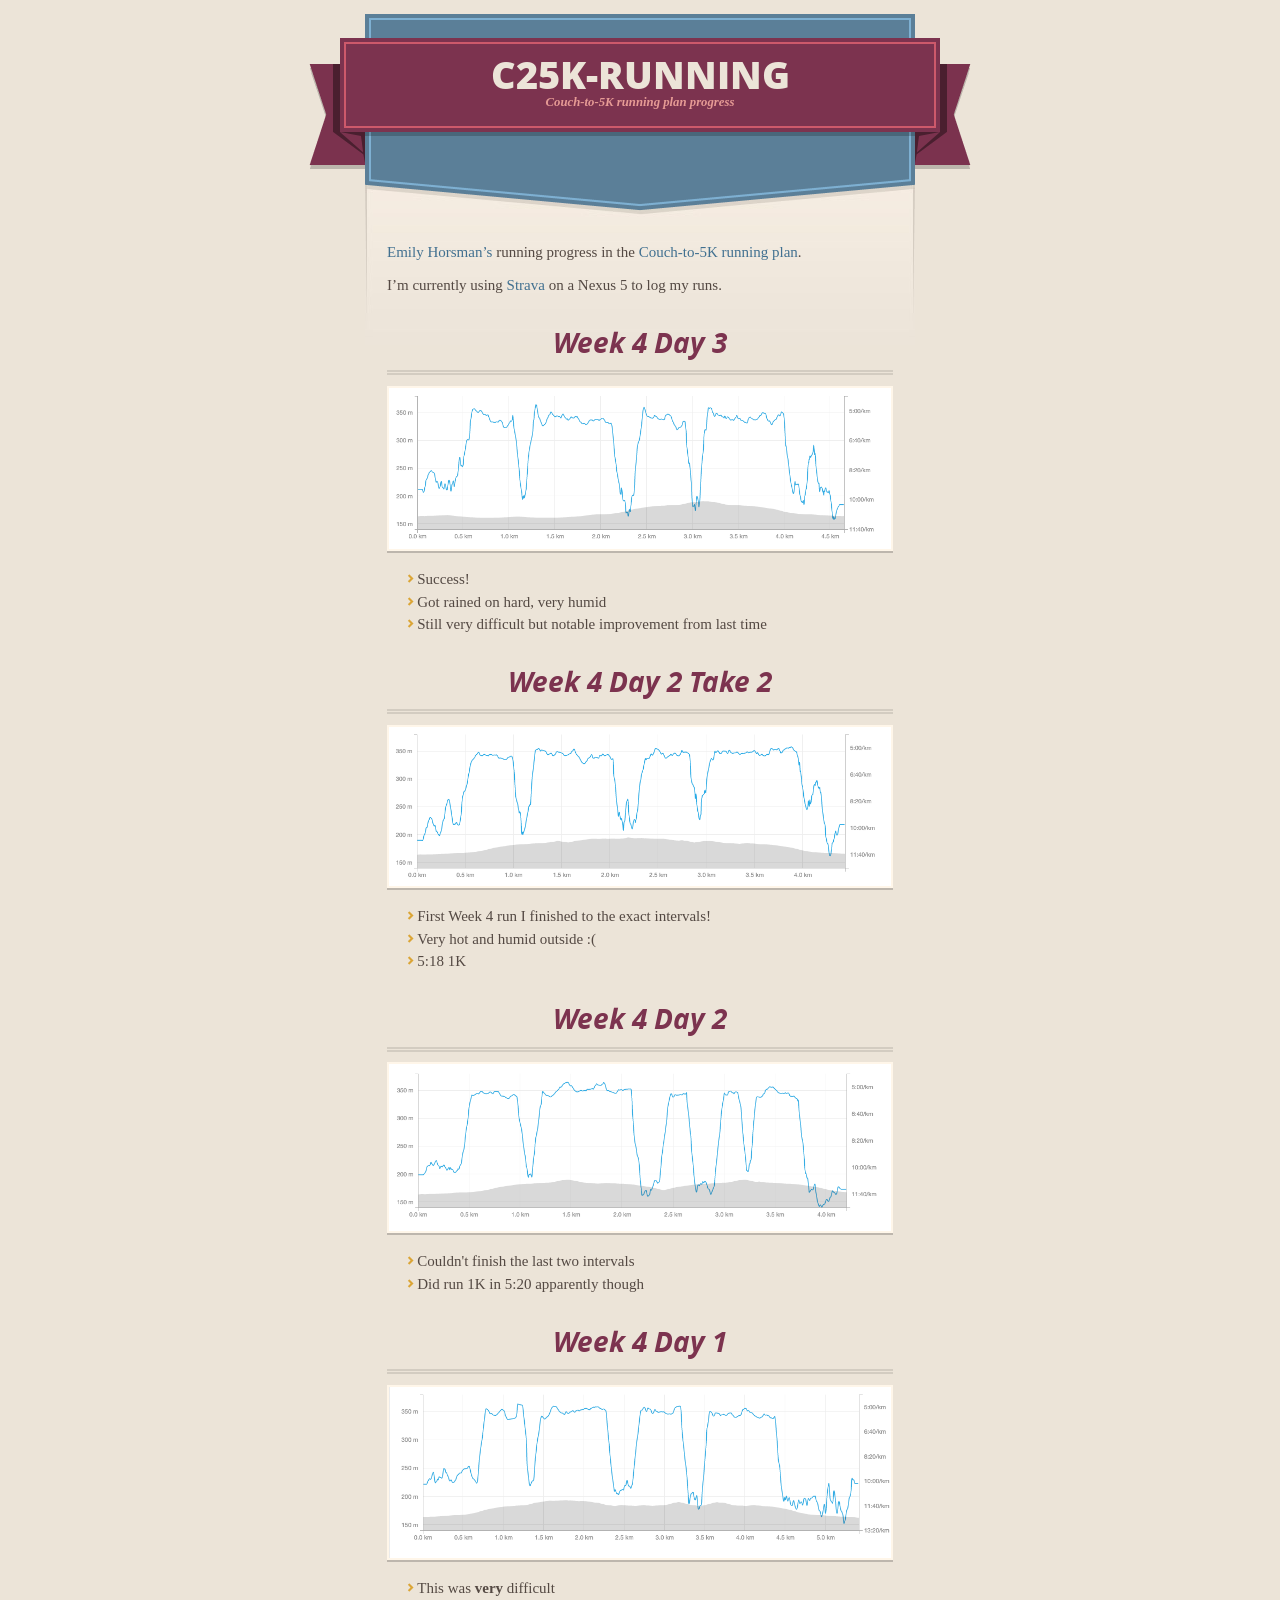
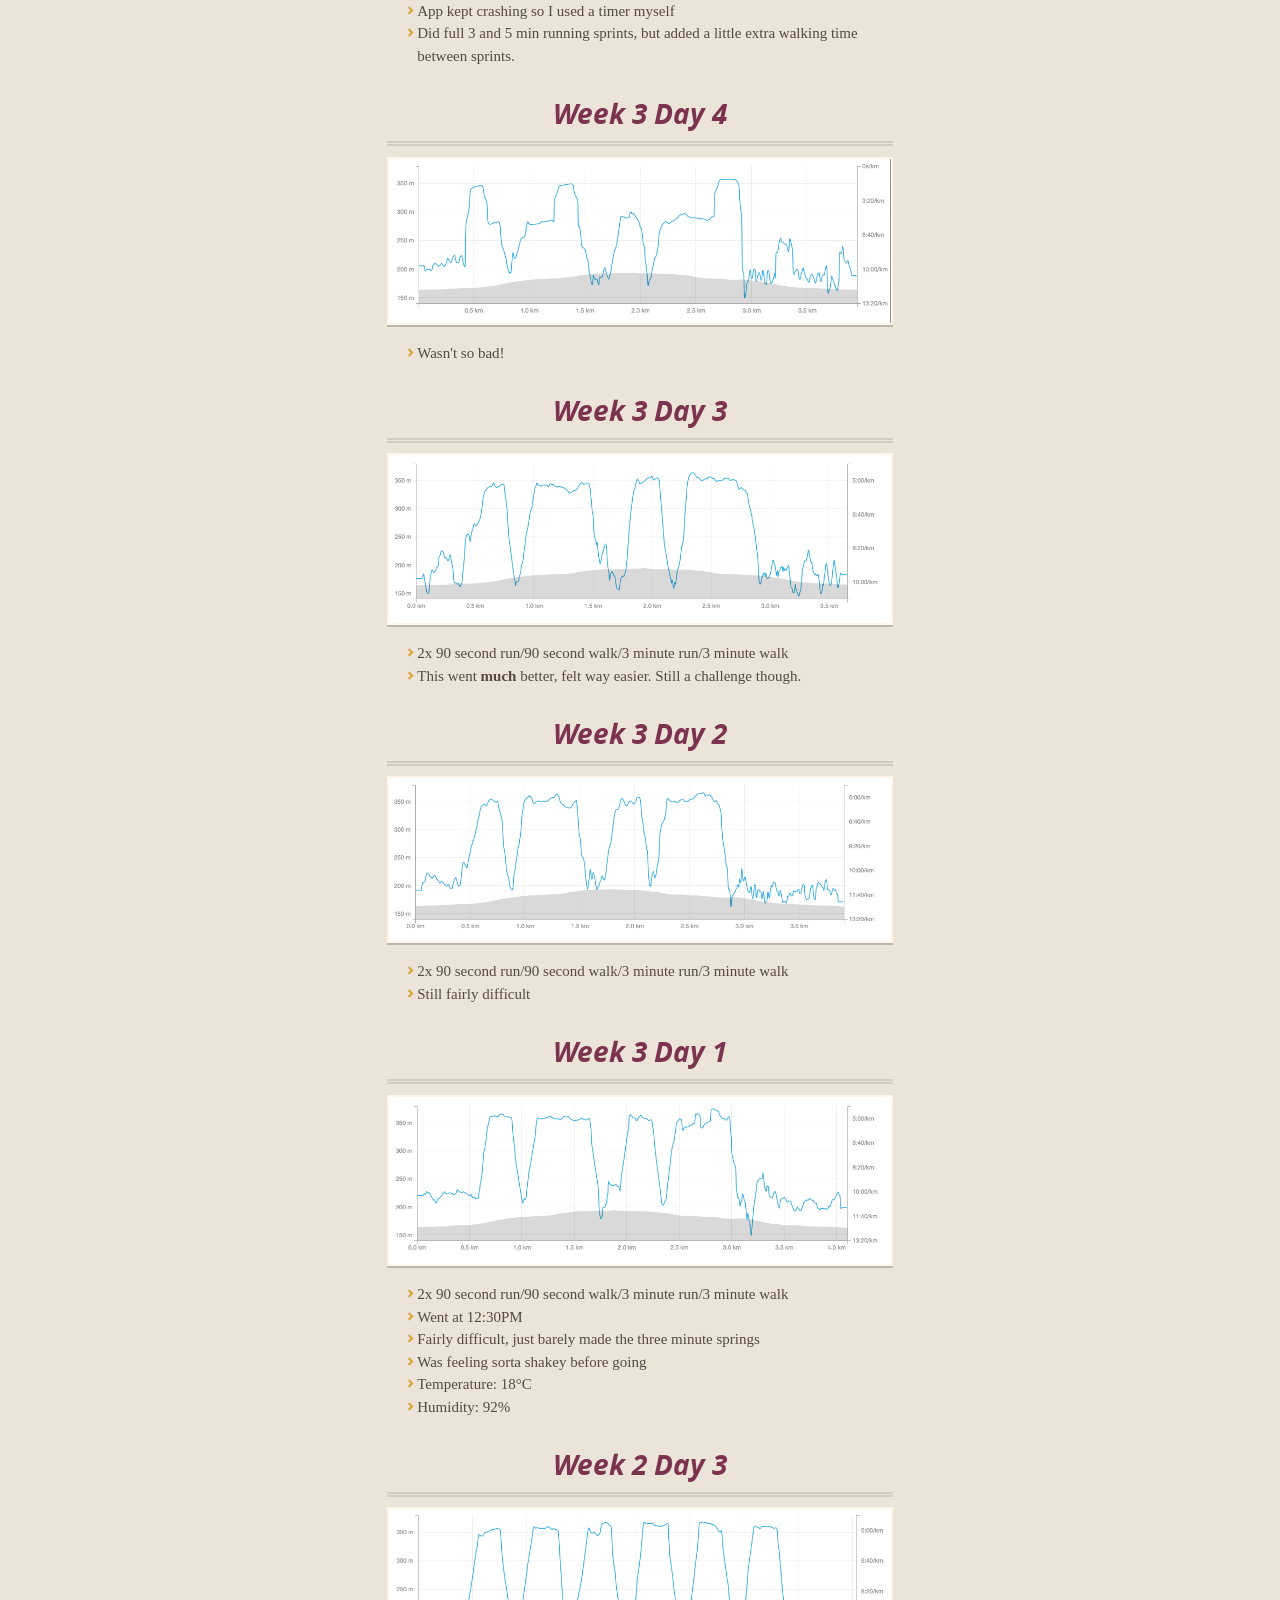
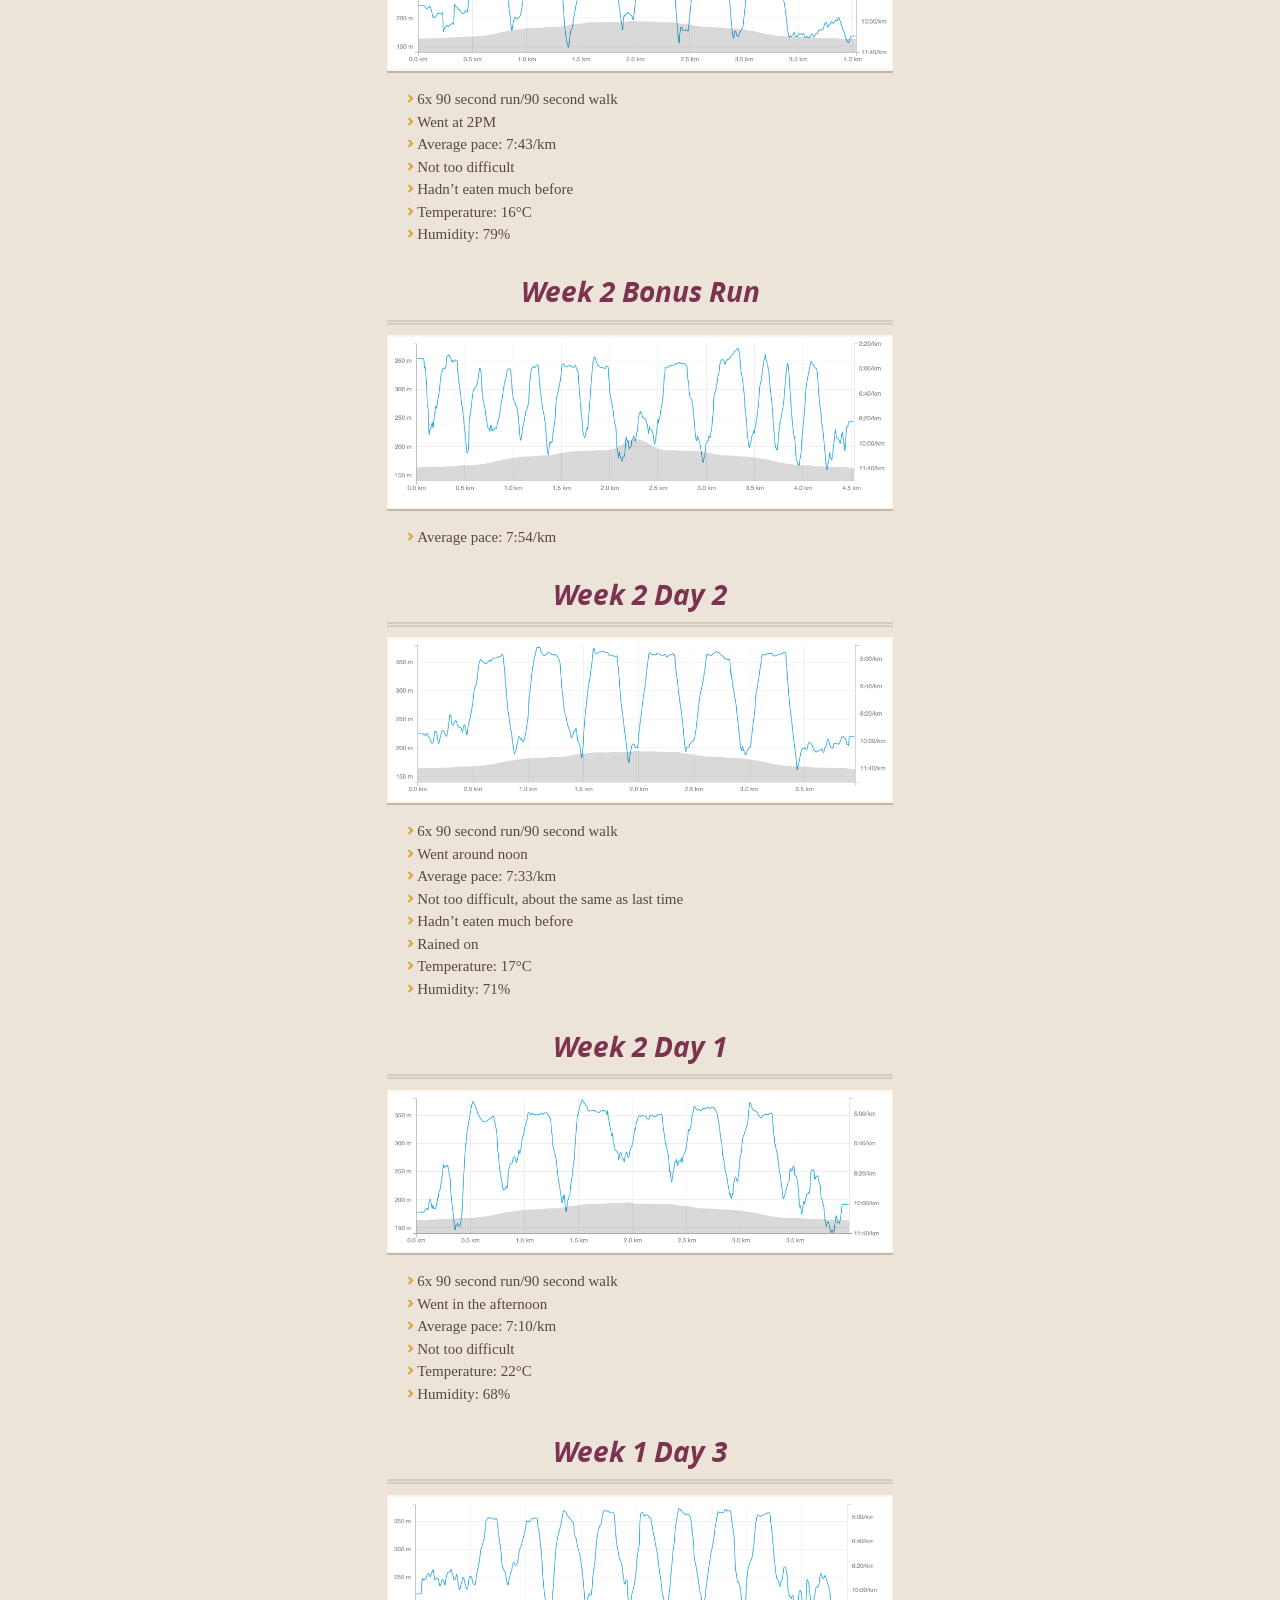
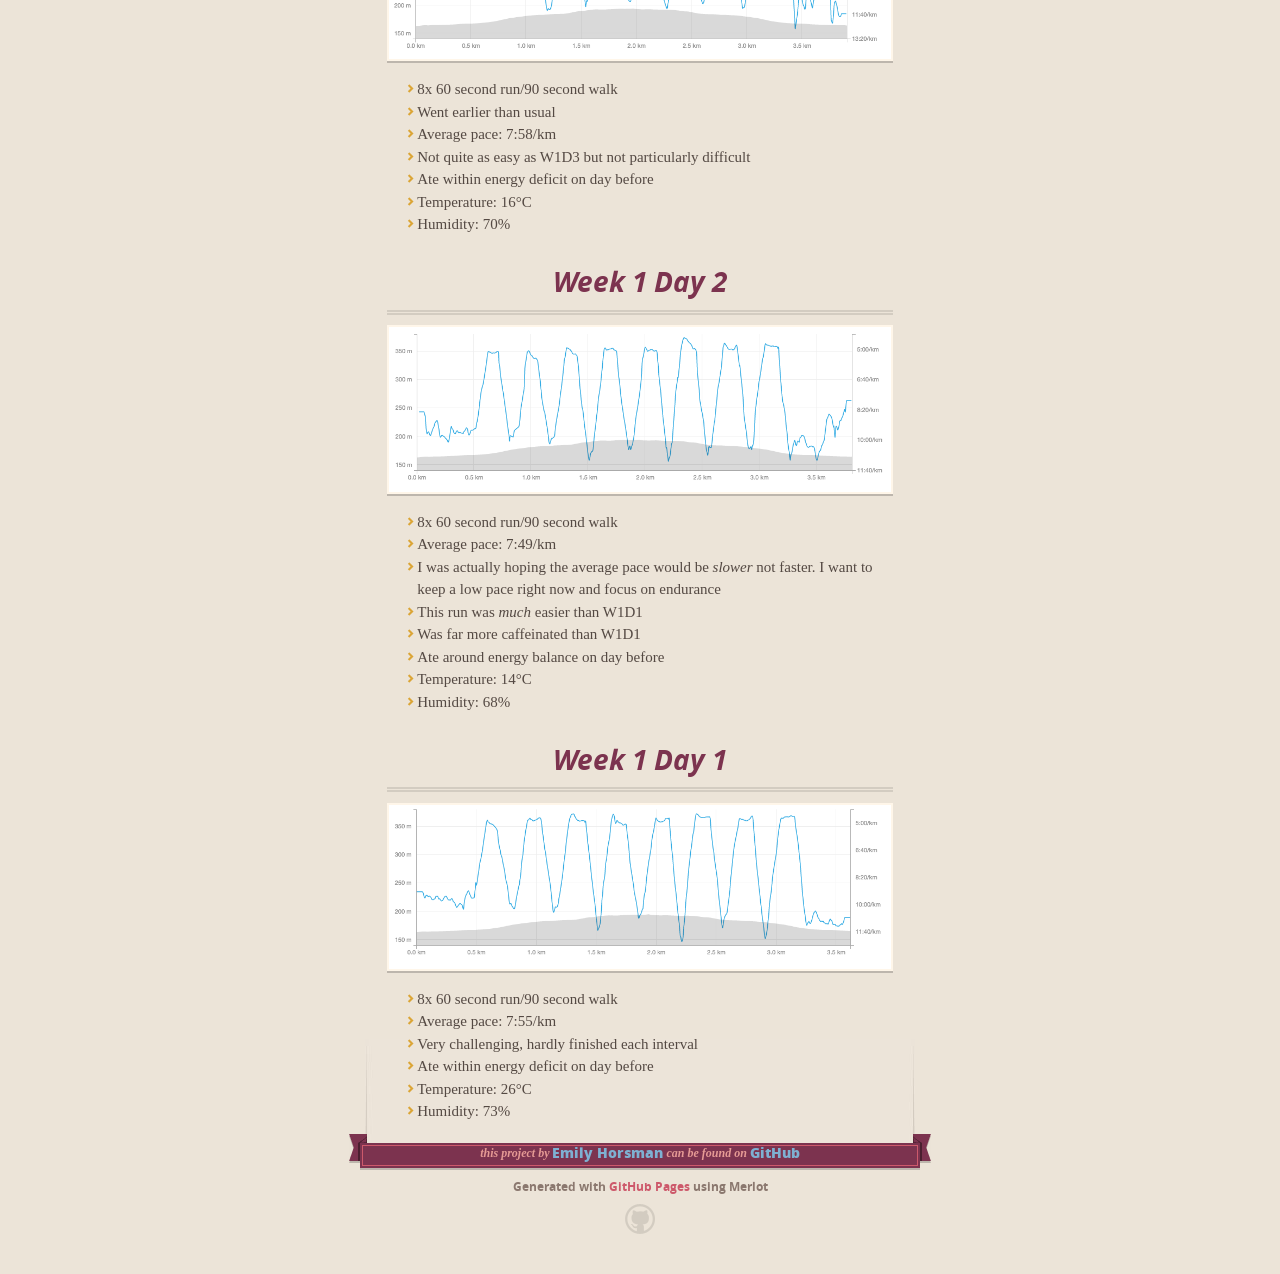
==== index.html @ f22d5726 "W4D3" ====
<!DOCTYPE html>
<html>
  <head>
    <meta charset='utf-8'>
    <meta http-equiv="X-UA-Compatible" content="chrome=1">
    <meta name="viewport" content="width=640">

    <link rel="stylesheet" href="stylesheets/core.css" media="screen">
    <link rel="stylesheet" href="stylesheets/mobile.css" media="handheld, only screen and (max-device-width:640px)">
    <link rel="stylesheet" href="stylesheets/github-light.css">

    <script type="text/javascript" src="javascripts/modernizr.js"></script>
    <script type="text/javascript" src="https://ajax.googleapis.com/ajax/libs/jquery/1.7.1/jquery.min.js"></script>
    <script type="text/javascript" src="javascripts/headsmart.min.js"></script>
    <script type="text/javascript">
      $(document).ready(function () {
        $('#main_content').headsmart()
      })
    </script>
    <title>C25k-running by emilyhorsman</title>
  </head>

  <body>
    <div class="shell">

      <header>
        <span class="ribbon-outer">
          <span class="ribbon-inner">
            <h1>C25k-running</h1>
            <h2>Couch-to-5K running plan progress</h2>
          </span>
          <span class="left-tail"></span>
          <span class="right-tail"></span>
        </span>
      </header>

      <section id="downloads">
        <span class="inner">
            <a class="zip"></a>
            <a class="tgz"></a>
        </span>
      </section>


      <span class="banner-fix"></span>


      <section id="main_content">

          <p><a href="http://emilyhorsman.com" target="_blank">Emily Horsman&#8217;s</a> running progress in the <a href="http://www.coolrunning.com/engine/2/2_3/181.shtml" target="_blank">Couch-to-5K running plan</a>.</p>
<p>I&#8217;m currently using <a href="https://www.strava.com/" target="_blank">Strava</a> on a Nexus 5 to log my runs.</p>

          <h4>Week 4 Day 3</h4>
<p><img alt="Week 4 Day 3 Strava" src="images/w4d3.png" /></p>
<ul>
<li>Success!</li>
<li>Got rained on hard, very humid</li>
<li>Still very difficult but notable improvement from last time</li>
</ul>
<h4>Week 4 Day 2 Take 2</h4>
<p><img alt="Week 4 Day 2 Take 2 Strava" src="images/w4d2t2.png" /></p>
<ul>
<li>First Week 4 run I finished to the exact intervals!</li>
<li>Very hot and humid outside :(</li>
<li>5:18 1K</li>
</ul>
<h4>Week 4 Day 2</h4>
<p><img alt="Week 4 Day 2 Strava" src="images/w4d2.png" /></p>
<ul>
<li>Couldn't finish the last two intervals</li>
<li>Did run 1K in 5:20 apparently though</li>
</ul>
<h4>Week 4 Day 1</h4>
<p><img alt="Week 4 Day 1 Strava" src="images/w4d1.png" /></p>
<ul>
<li>This was <strong>very</strong> difficult</li>
<li>App kept crashing so I used a timer myself</li>
<li>Did full 3 and 5 min running sprints, but added a little extra walking time between sprints.</li>
</ul>
<h4>Week 3 Day 4</h4>
<p><img alt="Week 3 Day 4 Strava" src="images/w3d4.png" /></p>
<ul>
<li>Wasn't so bad!</li>
</ul>
<h4>Week 3 Day 3</h4>
<p><img alt="Week 3 Day 3 Strava" src="images/w3d3.png" /></p>
<ul>
<li>2x 90 second run/90 second walk/3 minute run/3 minute walk</li>
<li>This went <strong>much</strong> better, felt way easier. Still a challenge though.</li>
</ul>
<h4>Week 3 Day 2</h4>
<p><img alt="Week 3 Day 2 Strava" src="images/w3d2.png" /></p>
<ul>
<li>2x 90 second run/90 second walk/3 minute run/3 minute walk</li>
<li>Still fairly difficult</li>
</ul>
<h4>Week 3 Day 1</h4>
<p><img alt="Week 3 Day 1 Strava" src="images/w3d1.png" /></p>
<ul>
<li>2x 90 second run/90 second walk/3 minute run/3 minute walk</li>
<li>Went at 12:30PM</li>
<li>Fairly difficult, just barely made the three minute springs</li>
<li>Was feeling sorta shakey before going</li>
<li>Temperature: 18&#176;C</li>
<li>Humidity: 92%</li>
</ul>
<h4>Week 2 Day 3</h4>
<p><img alt="Week 2 Day 3 Strava" src="images/w2d3.png" /></p>
<ul>
<li>6x 90 second run/90 second walk</li>
<li>Went at 2PM</li>
<li>Average pace: 7:43/km</li>
<li>Not too difficult</li>
<li>Hadn&#8217;t eaten much before</li>
<li>Temperature: 16&#176;C</li>
<li>Humidity: 79%</li>
</ul>
<h4>Week 2 Bonus Run</h4>
<p><img alt="Week 2 Bonus Run Strava" src="images/w2bonusrun.png" /></p>
<ul>
<li>Average pace: 7:54/km</li>
</ul>
<h4>Week 2 Day 2</h4>
<p><img alt="Week 2 Day 2 Strava" src="images/w2d2.png" /></p>
<ul>
<li>6x 90 second run/90 second walk</li>
<li>Went around noon</li>
<li>Average pace: 7:33/km</li>
<li>Not too difficult, about the same as last time</li>
<li>Hadn&#8217;t eaten much before</li>
<li>Rained on</li>
<li>Temperature: 17&#176;C</li>
<li>Humidity: 71%</li>
</ul>
<h4>Week 2 Day 1</h4>
<p><img alt="Week 2 Day 1 Strava" src="images/w2d1.png" /></p>
<ul>
<li>6x 90 second run/90 second walk</li>
<li>Went in the afternoon</li>
<li>Average pace: 7:10/km</li>
<li>Not too difficult</li>
<li>Temperature: 22&#176;C</li>
<li>Humidity: 68%</li>
</ul>
<h4>Week 1 Day 3</h4>
<p><img alt="Week 1 Day 3 Strava" src="images/w1d3.png" /></p>
<ul>
<li>8x 60 second run/90 second walk</li>
<li>Went earlier than usual</li>
<li>Average pace: 7:58/km</li>
<li>Not quite as easy as W1D3 but not particularly difficult</li>
<li>Ate within energy deficit on day before</li>
<li>Temperature: 16&#176;C</li>
<li>Humidity: 70%</li>
</ul>
<h4>Week 1 Day 2</h4>
<p><img alt="Week 1 Day 2 Strava" src="images/w1d2.png" /></p>
<ul>
<li>8x 60 second run/90 second walk</li>
<li>Average pace: 7:49/km</li>
<li>I was actually hoping the average pace would be <em>slower</em> not faster. I want to keep a low pace right now and focus on endurance</li>
<li>This run was <em>much</em> easier than W1D1</li>
<li>Was far more caffeinated than W1D1</li>
<li>Ate around energy balance on day before</li>
<li>Temperature: 14&#176;C</li>
<li>Humidity: 68%</li>
</ul>
<h4>Week 1 Day 1</h4>
<p><img alt="Week 1 Day 1 Strava" src="images/w1d1.png" /></p>
<ul>
<li>8x 60 second run/90 second walk</li>
<li>Average pace: 7:55/km</li>
<li>Very challenging, hardly finished each interval</li>
<li>Ate within energy deficit on day before</li>
<li>Temperature: 26&#176;C</li>
<li>Humidity: 73%</li>
</ul>

      </section>

      <footer>
        <span class="ribbon-outer">
          <span class="ribbon-inner">
            <p>this project by <a href="http://emilyhorsman.com">Emily Horsman</a> can be found on <a href="https://github.com/emilyhorsman/c25k-running">GitHub</a></p>
          </span>
          <span class="left-tail"></span>
          <span class="right-tail"></span>
        </span>
        <p>Generated with <a href="https://pages.github.com">GitHub Pages</a> using Merlot</p>
        <span class="octocat"></span>
      </footer>

    </div>


  </body>
</html>
---- stylesheets/core.css ----
@import url("screen.css");
@import url("non-screen.css") handheld;
@import url("non-screen.css") only screen and (max-device-width:640px);
---- stylesheets/mobile.css ----
/* Generated by Font Squirrel (http://www.fontsquirrel.com) on February 9, 2012 */


@font-face {
  font-family: 'Open Sans';
  src: url('../fonts/opensans-regular-webfont.eot');
  src: url('../fonts/opensans-regular-webfont.eot?#iefix') format('embedded-opentype'),
       url('../fonts/opensans-regular-webfont.woff') format('woff'),
       url('../fonts/opensans-regular-webfont.ttf') format('truetype'),
       url('../fonts/opensans-regular-webfont.svg#OpenSansRegular') format('svg');
  font-weight: normal;
  font-style: normal;
}

@font-face {
  font-family: 'Open Sans';
  src: url('../fonts/opensans-italic-webfont.eot');
  src: url('../fonts/opensans-italic-webfont.eot?#iefix') format('embedded-opentype'),
       url('../fonts/opensans-italic-webfont.woff') format('woff'),
       url('../fonts/opensans-italic-webfont.ttf') format('truetype'),
       url('../fonts/opensans-italic-webfont.svg#OpenSansItalic') format('svg');
  font-weight: normal;
  font-style: italic;
}

@font-face {
  font-family: 'Open Sans';
  src: url('../fonts/opensans-bold-webfont.eot');
  src: url('../fonts/opensans-bold-webfont.eot?#iefix') format('embedded-opentype'),
       url('../fonts/opensans-bold-webfont.woff') format('woff'),
       url('../fonts/opensans-bold-webfont.ttf') format('truetype'),
       url('../fonts/opensans-bold-webfont.svg#OpenSansBold') format('svg');
  font-weight: bold;
  font-style: normal;
}

@font-face {
  font-family: 'Open Sans';
  src: url('../fonts/opensans-bolditalic-webfont.eot');
  src: url('../fonts/opensans-bolditalic-webfont.eot?#iefix') format('embedded-opentype'),
       url('../fonts/opensans-bolditalic-webfont.woff') format('woff'),
       url('../fonts/opensans-bolditalic-webfont.ttf') format('truetype'),
       url('../fonts/opensans-bolditalic-webfont.svg#OpenSansBoldItalic') format('svg');
  font-weight: bold;
  font-style: italic;
}

@font-face {
  font-family: 'Open Sans';
  src: url('../fonts/opensans-extrabold-webfont.eot');
  src: url('../fonts/opensans-extrabold-webfont.eot?#iefix') format('embedded-opentype'),
       url('../fonts/opensans-extrabold-webfont.woff') format('woff'),
       url('../fonts/opensans-extrabold-webfont.ttf') format('truetype'),
       url('../fonts/opensans-extrabold-webfont.svg#OpenSansExtrabold') format('svg');
  font-weight: bolder;
  font-style: normal;
}


/* http://meyerweb.com/eric/tools/css/reset/ 
   v2.0 | 20110126
   License: none (public domain)
*/

html, body, div, span, applet, object, iframe,
h1, h2, h3, h4, h5, h6, p, blockquote, pre,
a, abbr, acronym, address, big, cite, code,
del, dfn, em, img, ins, kbd, q, s, samp,
small, strike, strong, sub, sup, tt, var,
b, u, i, center,
dl, dt, dd, ol, ul, li,
fieldset, form, label, legend,
table, caption, tbody, tfoot, thead, tr, th, td,
article, aside, canvas, details, embed, 
figure, figcaption, footer, header, hgroup, 
menu, nav, output, ruby, section, summary,
time, mark, audio, video {
  margin: 0;
  padding: 0;
  border: 0;
  font-size: 100%;
  font: inherit;
  vertical-align: baseline;
}
/* HTML5 display-role reset for older browsers */
article, aside, details, figcaption, figure, 
footer, header, hgroup, menu, nav, section {
  display: block;
}
body {
  line-height: 1;
}
ol, ul {
  list-style: none;
}
blockquote, q {
  quotes: none;
}
blockquote:before, blockquote:after,
q:before, q:after {
  content: '';
  content: none;
}
table {
  border-collapse: collapse;
  border-spacing: 0;
}

header, footer, section {
  display: block;
  position: relative;
}

/* STYLES */

div.shell {
  display: block;
  width: 640px;
  margin: 0 auto;
}

a#forkme_banner {
  display: none;
}

/* header */

header {
  position: relative;
  z-index: 2;
  margin: 0;
  max-width: 640px;
  top: 51px;
}

header span.ribbon-inner {
  position: relative;
  display: block;
  background-color: #cd596b;
  border: 8px solid #7c334f;
  padding: 6px;
  z-index: 1;
}

header span.left-tail, header span.right-tail {
  position: relative;
  display: block;
  width: 19px;
  height: 10px;
  background: transparent url(../images/ribbon-tail-sprite-2x.png) 0 0 no-repeat;
  position: absolute;
  bottom: -10px;
  z-index: 0;
}

header span.left-tail {
  background-position: 0 0;
  left: 0;
}

header span.right-tail {
  background-position: -19px 0;
  right: 0;
}

header h1 {
  background-color: #7c334f;
  font-size: 2em;
  font-weight: bolder;
  font-style: normal;
  text-transform: uppercase;
  color: #ece4d8;
  text-align: center;
  line-height:1;  
  padding: 14px 20px 0;
}

header h2 {
  background-color: #7c334f;
  font: bold italic .85em/1.5 Georgia, Times, “Times New Roman”, serif;
  color: #e69b95;
  padding-bottom: 14px;
  margin-top: -3px;
  text-align: center;
}

section#downloads {
  position: relative;
  display: block;
  height: 171px;
  width: 602px;
  padding-bottom: 150px;
  margin: 51px auto -250px;
  z-index: 1;
  background: transparent url(../images/shield.png) center 0 no-repeat;
}

section#downloads a {
  display: none;
}

span.banner-fix {
  background: transparent url(../images/shield-fallback.png) center top no-repeat;
  display: block;
  height: 31px;
  position: absolute;
  width: 640px;
  top: 20px;

}

section#main_content {
  z-index: 2;
  padding: 20px 40px 0;
  min-height:185px;
}

/* footer */

footer {
  background: none;
  padding-top: 104px;
  margin: -94px auto 40px;
  max-width:640px;
  text-align: center;
}

footer span.ribbon-outer {
  display: block;
  position: relative;
  border-bottom: 2px solid #bdb6ad;
}

footer span.ribbon-inner {
  position: relative;
  display: block;
  background-color: #cd596b;
  border: 8px solid #7c334f;
  padding: 6px;
  z-index: 1;
}

footer p {
  font-family: 'Open Sans', sans-serif;
  font-weight: bold;
  font-size: .6em;
  color: #8b786f;
}

footer a {
  color: #cd596b;
}

footer span.ribbon-inner p {
  background-color: #7c334f;
  margin: 0;
  color: #e69b95;
  font: bold italic 22px/1 Georgia, Times, “Times New Roman”, serif;
  height: auto;
  line-height: 1.1;
  padding: 20px 0px 10px;
}

footer span.ribbon-inner a {
  display: block;
  position: relative;
  bottom: 0;
  color: #7eb0d2;
  font-family: 'Open Sans', sans-serif;
  text-transform: uppercase;
  font-style: normal;
  font-weight: bolder;
  font-size: 38px;
  padding-bottom: 10px;
}

footer span.ribbon-inner a:hover {
  color: #7eb0d2;
}

footer span.left-tail, footer span.right-tail {
  position: relative;
  display: block;
  width: 23px;
  height: 126px;
  background: transparent url(../images/small-ribbon-tail-sprite-2x.png) 0 0 no-repeat;
  position: absolute;
  top: -126px;
  z-index: 0;
}

footer span.left-tail {
  background-position: 0 0;
  left: 0;
}

footer span.right-tail {
  background-position: -23px 0;
  right: 0;
}

footer span.octocat {
  background: transparent url(../images/octocat-2x.png) 0 0 no-repeat;
  display: block;
  width: 60px;
  height: 60px;
  margin: 20px auto 0;}

/* content */

body {
  background: #ece4d8;
  font: normal normal 30px/1.5 Georgia, Palatino,” Palatino Linotype”, Times, “Times New Roman”, serif;
  color: #544943;
  -webkit-font-smoothing: antialiased;
}

a, a:hover {
  color: #417090;
}

a {
  text-decoration: none;
}

a:hover {
  text-decoration: underline;
}

h1,h2,h3,h4,h5,h6 {
  font-family: 'Open Sans', sans-serif;
  font-weight: bold;
}

p {
  margin: .7em 0 0;
}

strong {
  font-weight: bold;
}

em {
  font-style: italic;
}

ol {
  margin: .7em 0;
  list-style-type: decimal;
  padding-left: 1.35em;
}

ul {
  margin: .7em 0;
  padding-left: 1.35em;
}

ul li {
  padding-left: 20px;
  background: transparent url(../images/chevron-2x.png) left 15px no-repeat;
}

blockquote {
  font-family: 'Open Sans', sans-serif;
  margin: 20px 0;
  color: #8b786f;
  padding-left: 1.35em;
  background: transparent url('../images/blockquote-gfx-2x.png') 0 8px no-repeat;
}

img {
  -webkit-box-shadow: 0px 4px 0px #bdb6ad;
  -moz-box-shadow: 0px 4px 0px #bdb6ad;
  box-shadow: 0px 4px 0px #bdb6ad;
  border: 4px solid #fff6e9;
  max-width: 556px;
}

hr {
  border: none;
  outline: none;
  height: 42px;
  background: transparent url('../images/hr-2x.jpg') center center repeat-x;
  margin: 0 0 20px;
}

code {
  background: #fff6e9;
  font: normal normal .9em/1.7 "Lucida Sans Typewriter", "Lucida Console", Monaco, "Bitstream Vera Sans Mono", monospace;
  padding: 0 5px 1px;
}

pre {
  margin: 10px 0 20px;
  padding: .7em;
  background: #fff6e9;
  border-bottom: 4px solid #bdb6ad;
  font: normal normal .9em/1.7 "Lucida Sans Typewriter", "Lucida Console", Monaco, "Bitstream Vera Sans Mono", monospace;
  overflow: auto;
}

table {
  background: #fff6e9;
  display: table;
  width: 100%;
  border-collapse: separate;
  border-bottom: 4px solid #bdb6ad;
  margin: 10px 0;
}

tr {
  display: table-row;
}

th {
  display: table-cell;
  padding: 2px 10px;
  border: solid #ece4d8;
  border-width: 0 4px 4px 0;
  color: #cd596b;
  font-family: 'Open Sans', sans-serif;
  font-weight: bold;
  font-size: .85em;
}

td {
  display: table-cell;
  padding: 0 .7em;
  border: solid #ece4d8;
  border-width: 0 4px 4px 0;
}

td:last-child, th:last-child {
  border-right: none;
}

tr:last-child td {
  border-bottom: none;
}

dl {
  margin: .7em 0 20px;
}

dt {
  font-family: 'Open Sans', sans-serif;
  font-weight: bold;
}

dd {
  padding-left: 1.35em;
}

dd p:first-child {
  margin-top: 0;
}

/* Content based headers */

#main_content > .header-level-1:first-child,
#main_content > .header-level-2:first-child,
#main_content > .header-level-3:first-child,
#main_content > .header-level-4:first-child,
#main_content > .header-level-5:first-child,
#main_content > .header-level-6:first-child {
  margin-top: 0;
}

.header-level-1 {
  font-size: 1.85em;
  border-bottom: .2em double #d3ccc1;
  color: #7c334f;
  text-align: center;
  font-style: italic;
  margin: 1.1em 0 .38em;
  line-height: 1.2;
  padding-bottom: 10px
}

.header-level-2 {
  font-size: 1.58em;
  color: #7c334f;
  margin: .95em 0 .5em;
  border-bottom: .1em solid #D3CCC1;
  line-height: 1.2;
  padding-bottom: 10px
}

.header-level-3 {
  margin: 20px 0 10px;
  font-size: 1.45em;
}

.header-level-4 {
  margin: .6em 0;
  font-size: 1.2em;
  color: #cd596b;
}

.header-level-5 {
  margin: .7em 0;
  font-size: 1em;
  color: #8b786f;
}

.header-level-6 {
  margin: .8em 0;
  font-size: .85em;
  font-style: italic;
}
---- stylesheets/github-light.css ----
/*
   Copyright 2014 GitHub Inc.

   Licensed under the Apache License, Version 2.0 (the "License");
   you may not use this file except in compliance with the License.
   You may obtain a copy of the License at

       http://www.apache.org/licenses/LICENSE-2.0

   Unless required by applicable law or agreed to in writing, software
   distributed under the License is distributed on an "AS IS" BASIS,
   WITHOUT WARRANTIES OR CONDITIONS OF ANY KIND, either express or implied.
   See the License for the specific language governing permissions and
   limitations under the License.

*/

.pl-c /* comment */ {
  color: #969896;
}

.pl-c1      /* constant, markup.raw, meta.diff.header, meta.module-reference, meta.property-name, support, support.constant, support.variable, variable.other.constant */,
.pl-s .pl-v /* string variable */ {
  color: #0086b3;
}

.pl-e  /* entity */,
.pl-en /* entity.name */ {
  color: #795da3;
}

.pl-s .pl-s1 /* string source */,
.pl-smi      /* storage.modifier.import, storage.modifier.package, storage.type.java, variable.other, variable.parameter.function */ {
  color: #333;
}

.pl-ent /* entity.name.tag */ {
  color: #63a35c;
}

.pl-k /* keyword, storage, storage.type */ {
  color: #a71d5d;
}

.pl-pds              /* punctuation.definition.string, string.regexp.character-class */,
.pl-s                /* string */,
.pl-s .pl-pse .pl-s1 /* string punctuation.section.embedded source */,
.pl-sr               /* string.regexp */,
.pl-sr .pl-cce       /* string.regexp constant.character.escape */,
.pl-sr .pl-sra       /* string.regexp string.regexp.arbitrary-repitition */,
.pl-sr .pl-sre       /* string.regexp source.ruby.embedded */ {
  color: #183691;
}

.pl-v /* variable */ {
  color: #ed6a43;
}

.pl-id /* invalid.deprecated */ {
  color: #b52a1d;
}

.pl-ii /* invalid.illegal */ {
  background-color: #b52a1d;
  color: #f8f8f8;
}

.pl-sr .pl-cce /* string.regexp constant.character.escape */ {
  color: #63a35c;
  font-weight: bold;
}

.pl-ml /* markup.list */ {
  color: #693a17;
}

.pl-mh        /* markup.heading */,
.pl-mh .pl-en /* markup.heading entity.name */,
.pl-ms        /* meta.separator */ {
  color: #1d3e81;
  font-weight: bold;
}

.pl-mq /* markup.quote */ {
  color: #008080;
}

.pl-mi /* markup.italic */ {
  color: #333;
  font-style: italic;
}

.pl-mb /* markup.bold */ {
  color: #333;
  font-weight: bold;
}

.pl-md /* markup.deleted, meta.diff.header.from-file */ {
  background-color: #ffecec;
  color: #bd2c00;
}

.pl-mi1 /* markup.inserted, meta.diff.header.to-file */ {
  background-color: #eaffea;
  color: #55a532;
}

.pl-mdr /* meta.diff.range */ {
  color: #795da3;
  font-weight: bold;
}

.pl-mo /* meta.output */ {
  color: #1d3e81;
}
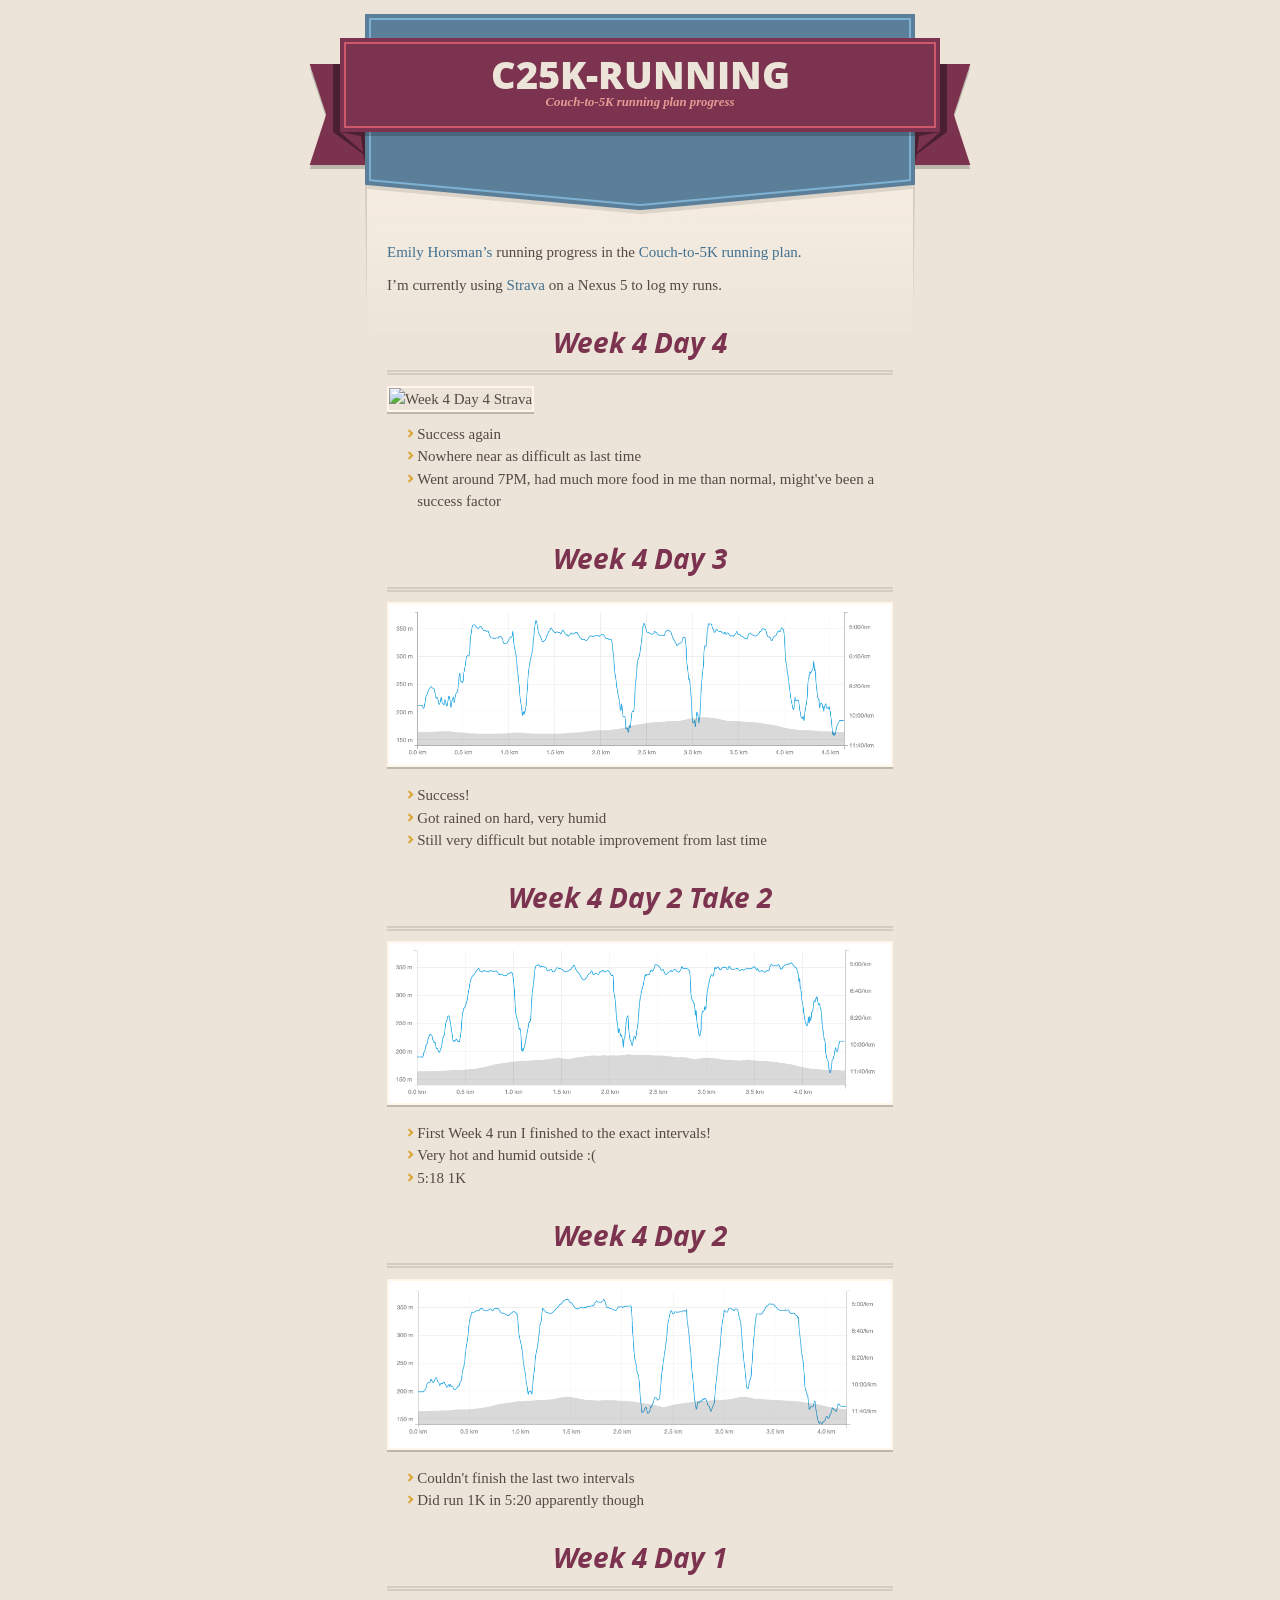
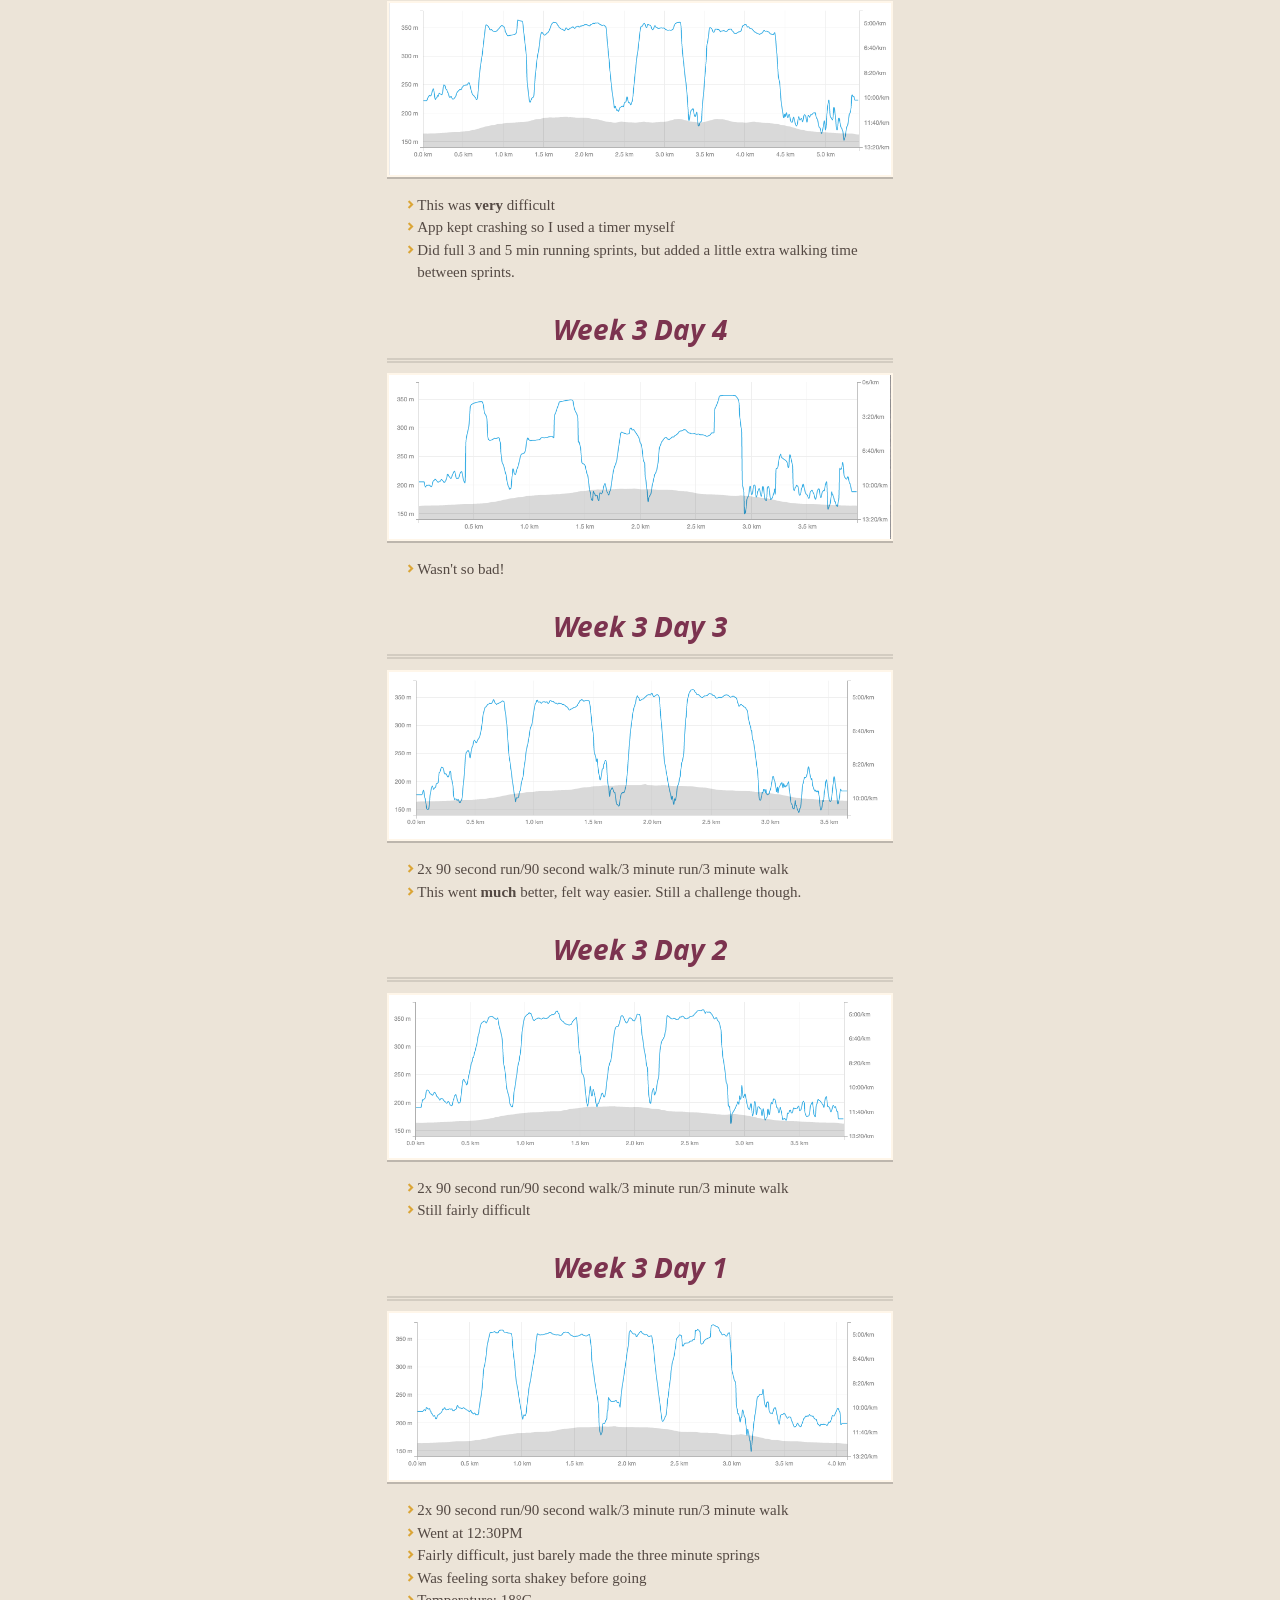
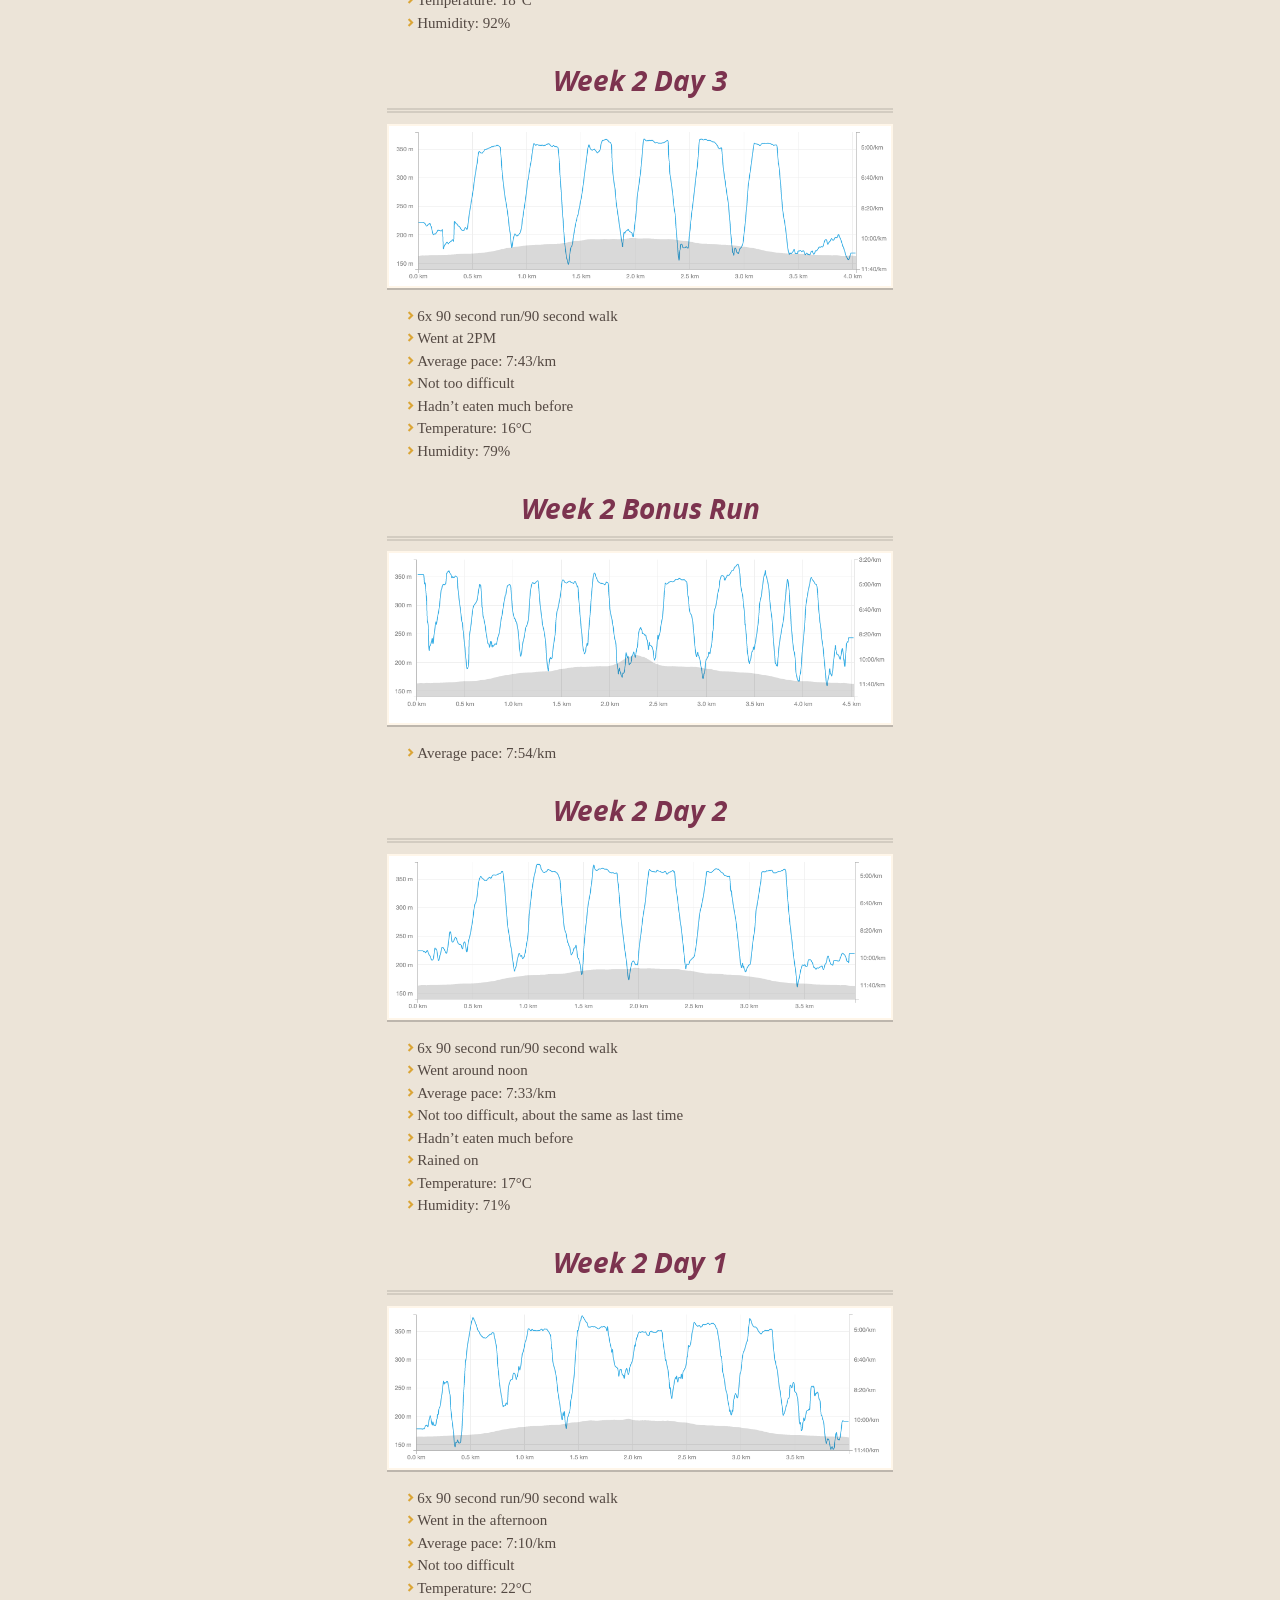
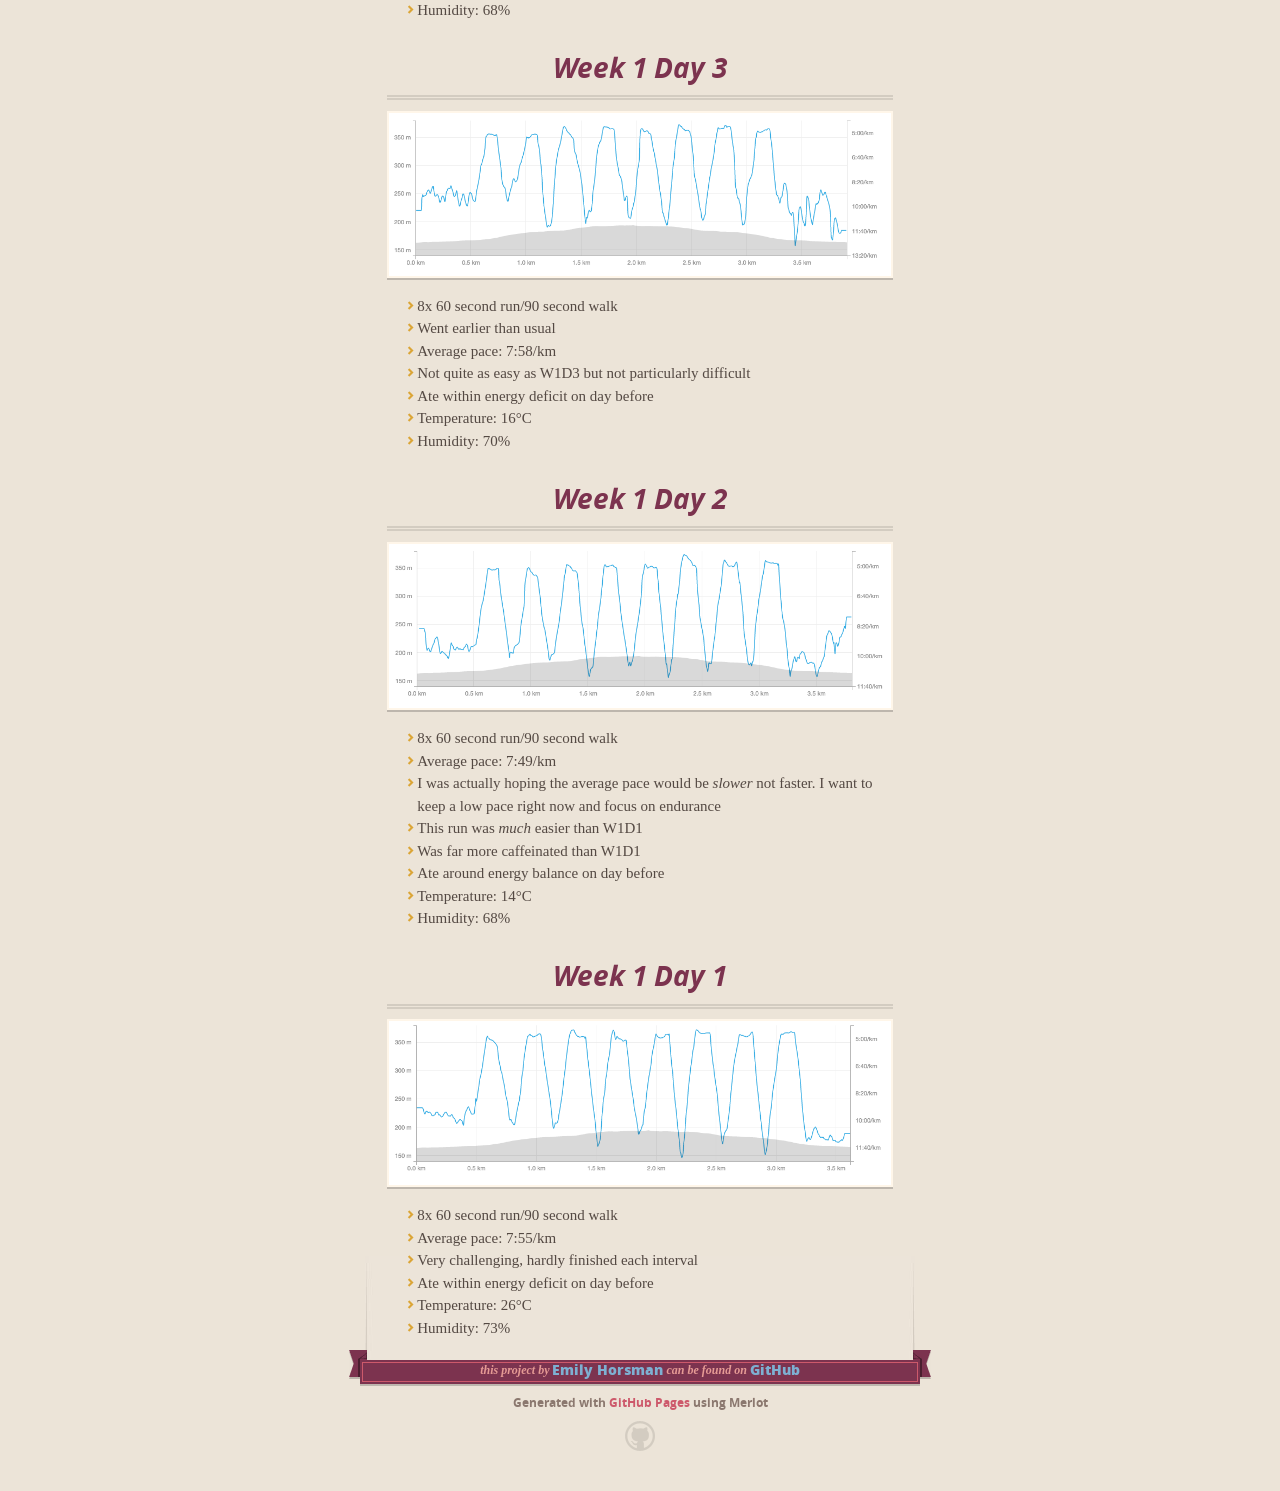
==== commit c3e154b4: "W4D4" ====
--- a/index.html
+++ b/index.html
@@ -50,7 +50,14 @@
           <p><a href="http://emilyhorsman.com" target="_blank">Emily Horsman&#8217;s</a> running progress in the <a href="http://www.coolrunning.com/engine/2/2_3/181.shtml" target="_blank">Couch-to-5K running plan</a>.</p>
 <p>I&#8217;m currently using <a href="https://www.strava.com/" target="_blank">Strava</a> on a Nexus 5 to log my runs.</p>
 
-          <h4>Week 4 Day 3</h4>
+          <h4>Week 4 Day 4</h4>
+<p><img alt="Week 4 Day 4 Strava" src="images/w4d4.pmg" /></p>
+<ul>
+<li>Success again</li>
+<li>Nowhere near as difficult as last time</li>
+<li>Went around 7PM, had much more food in me than normal, might've been a success factor</li>
+</ul>
+<h4>Week 4 Day 3</h4>
 <p><img alt="Week 4 Day 3 Strava" src="images/w4d3.png" /></p>
 <ul>
 <li>Success!</li>
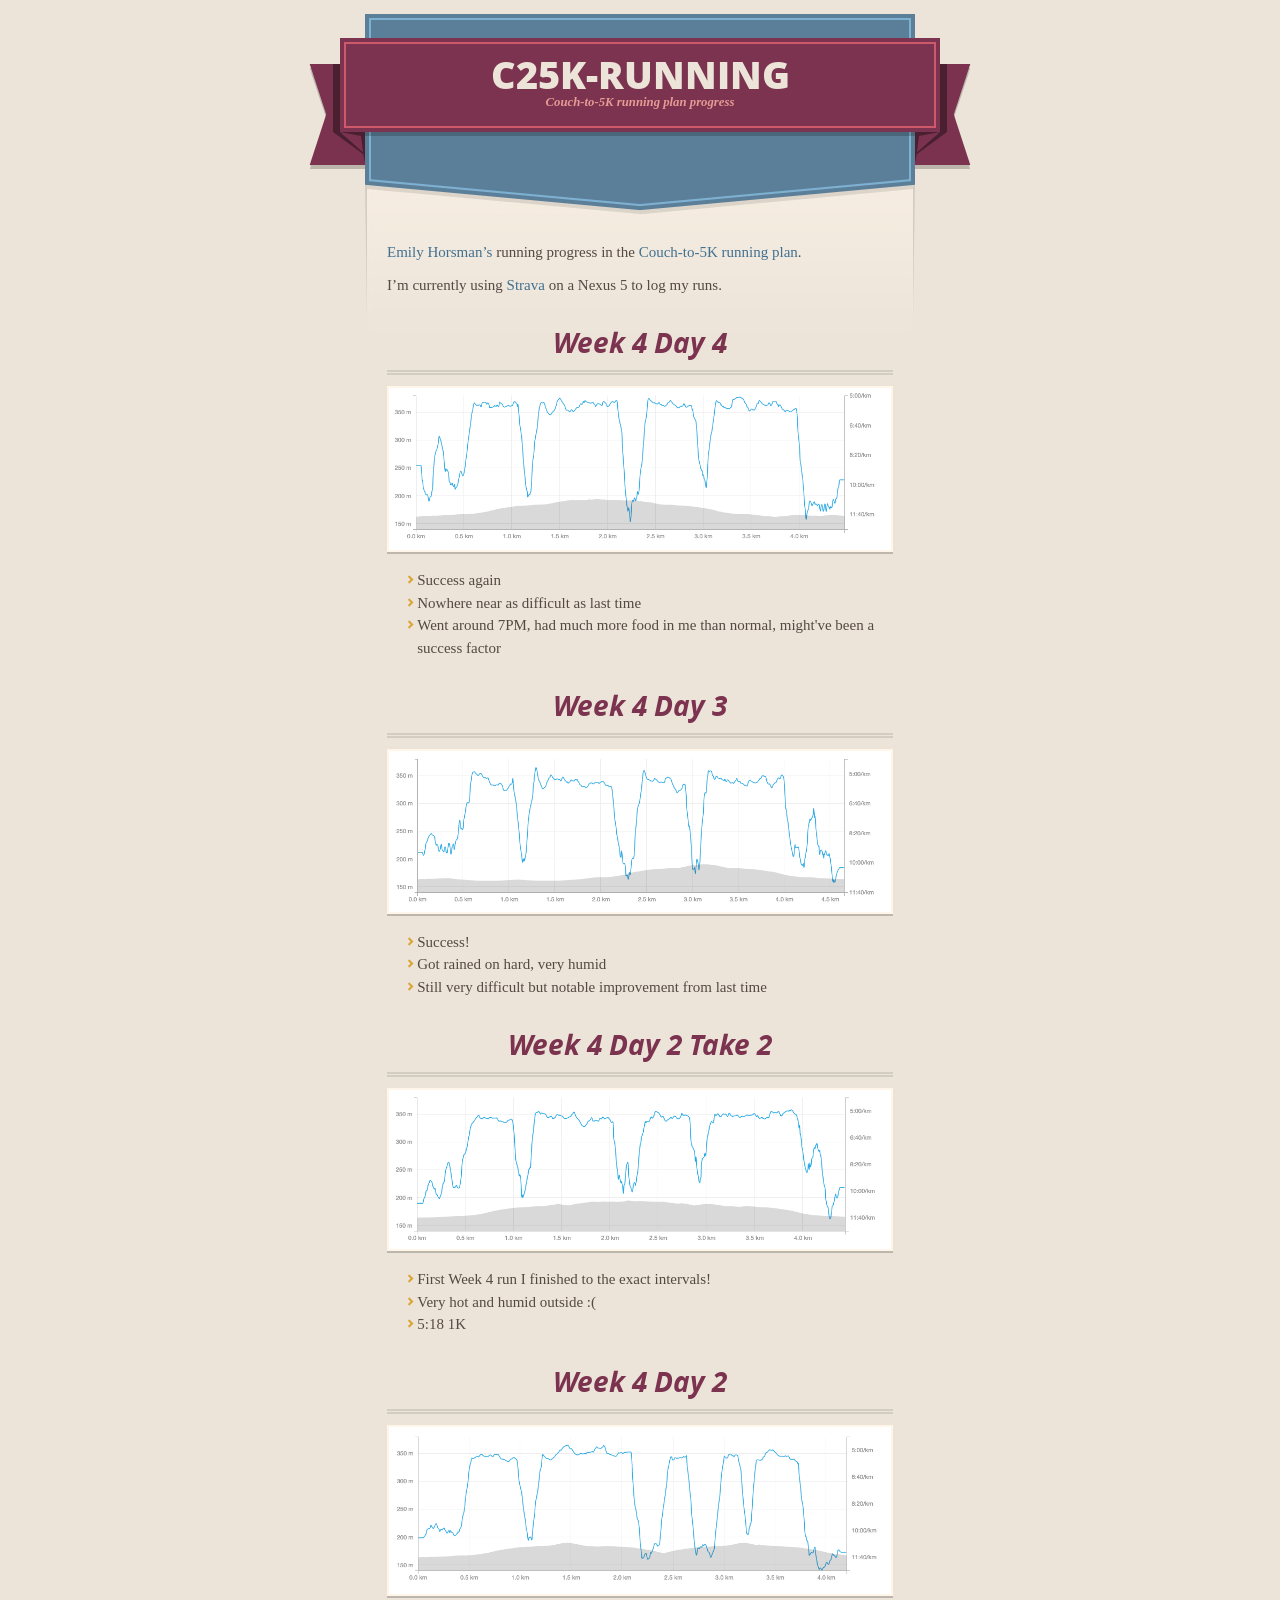
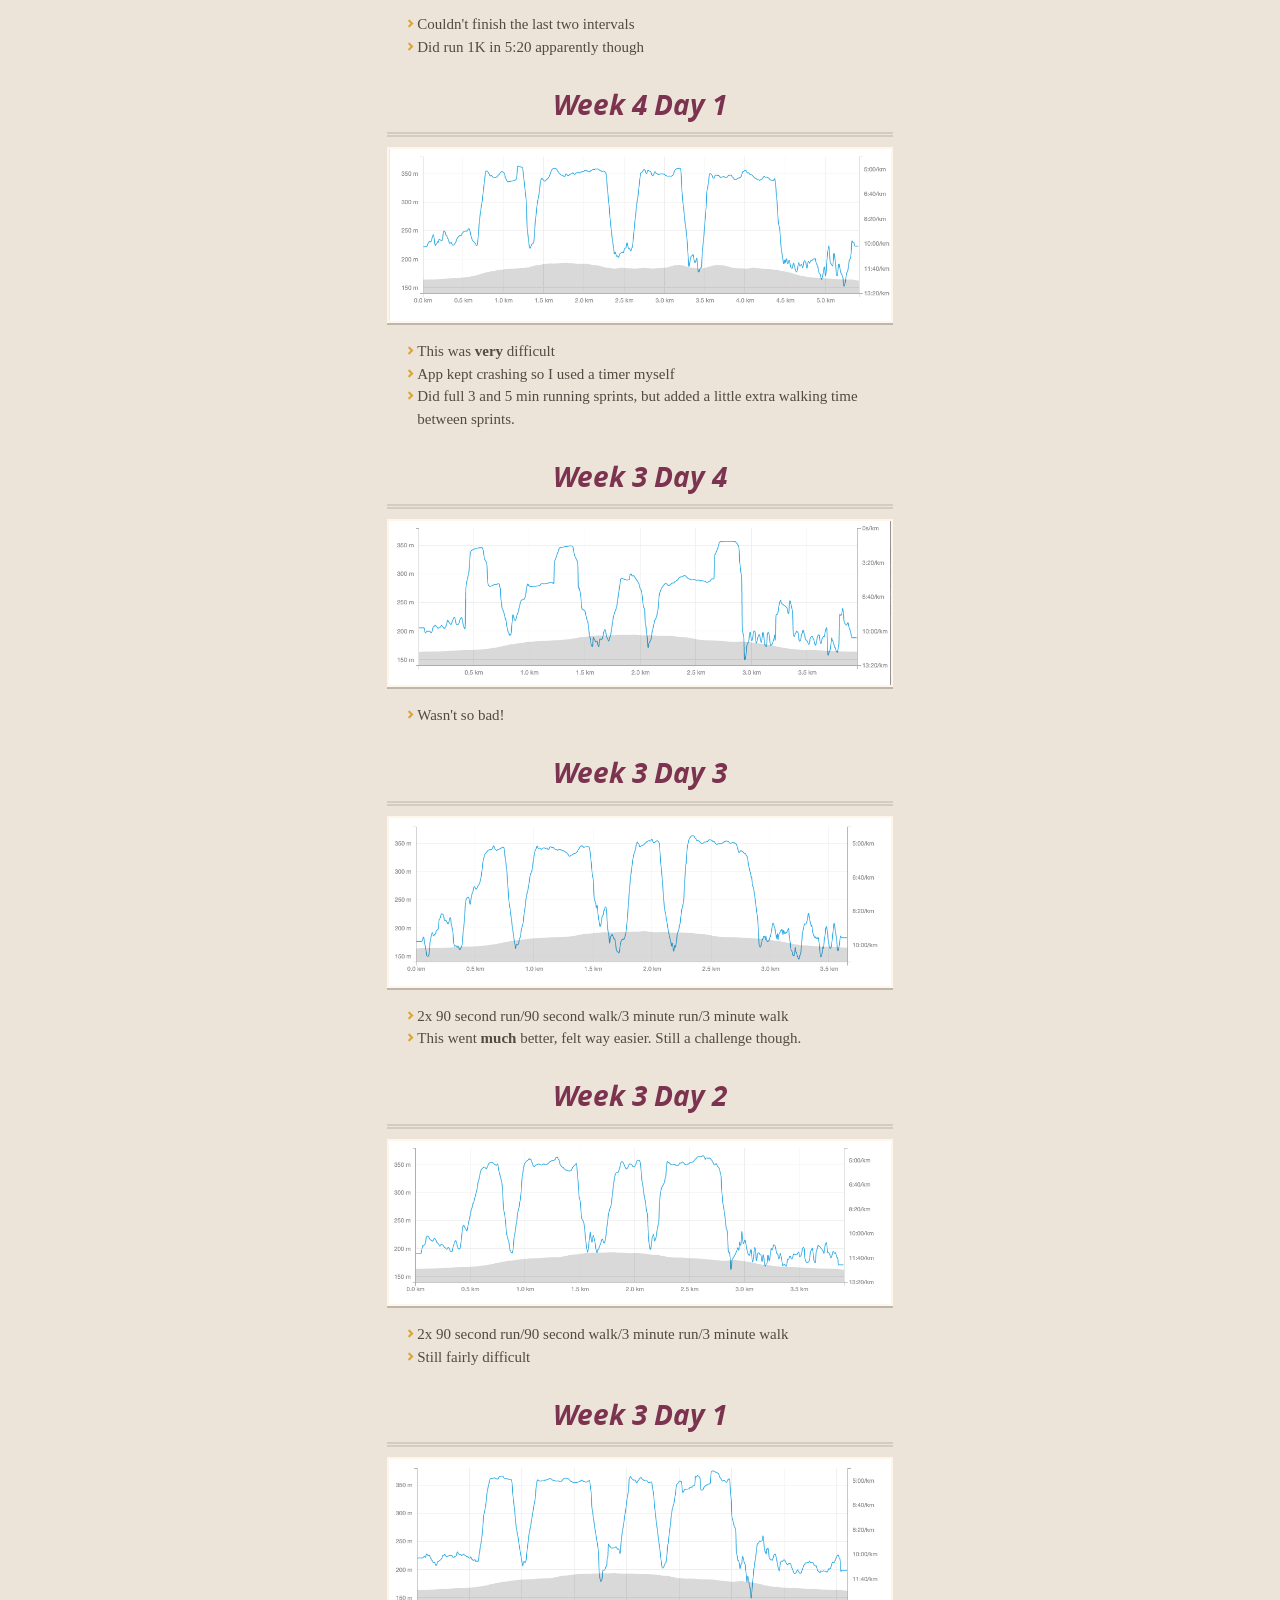
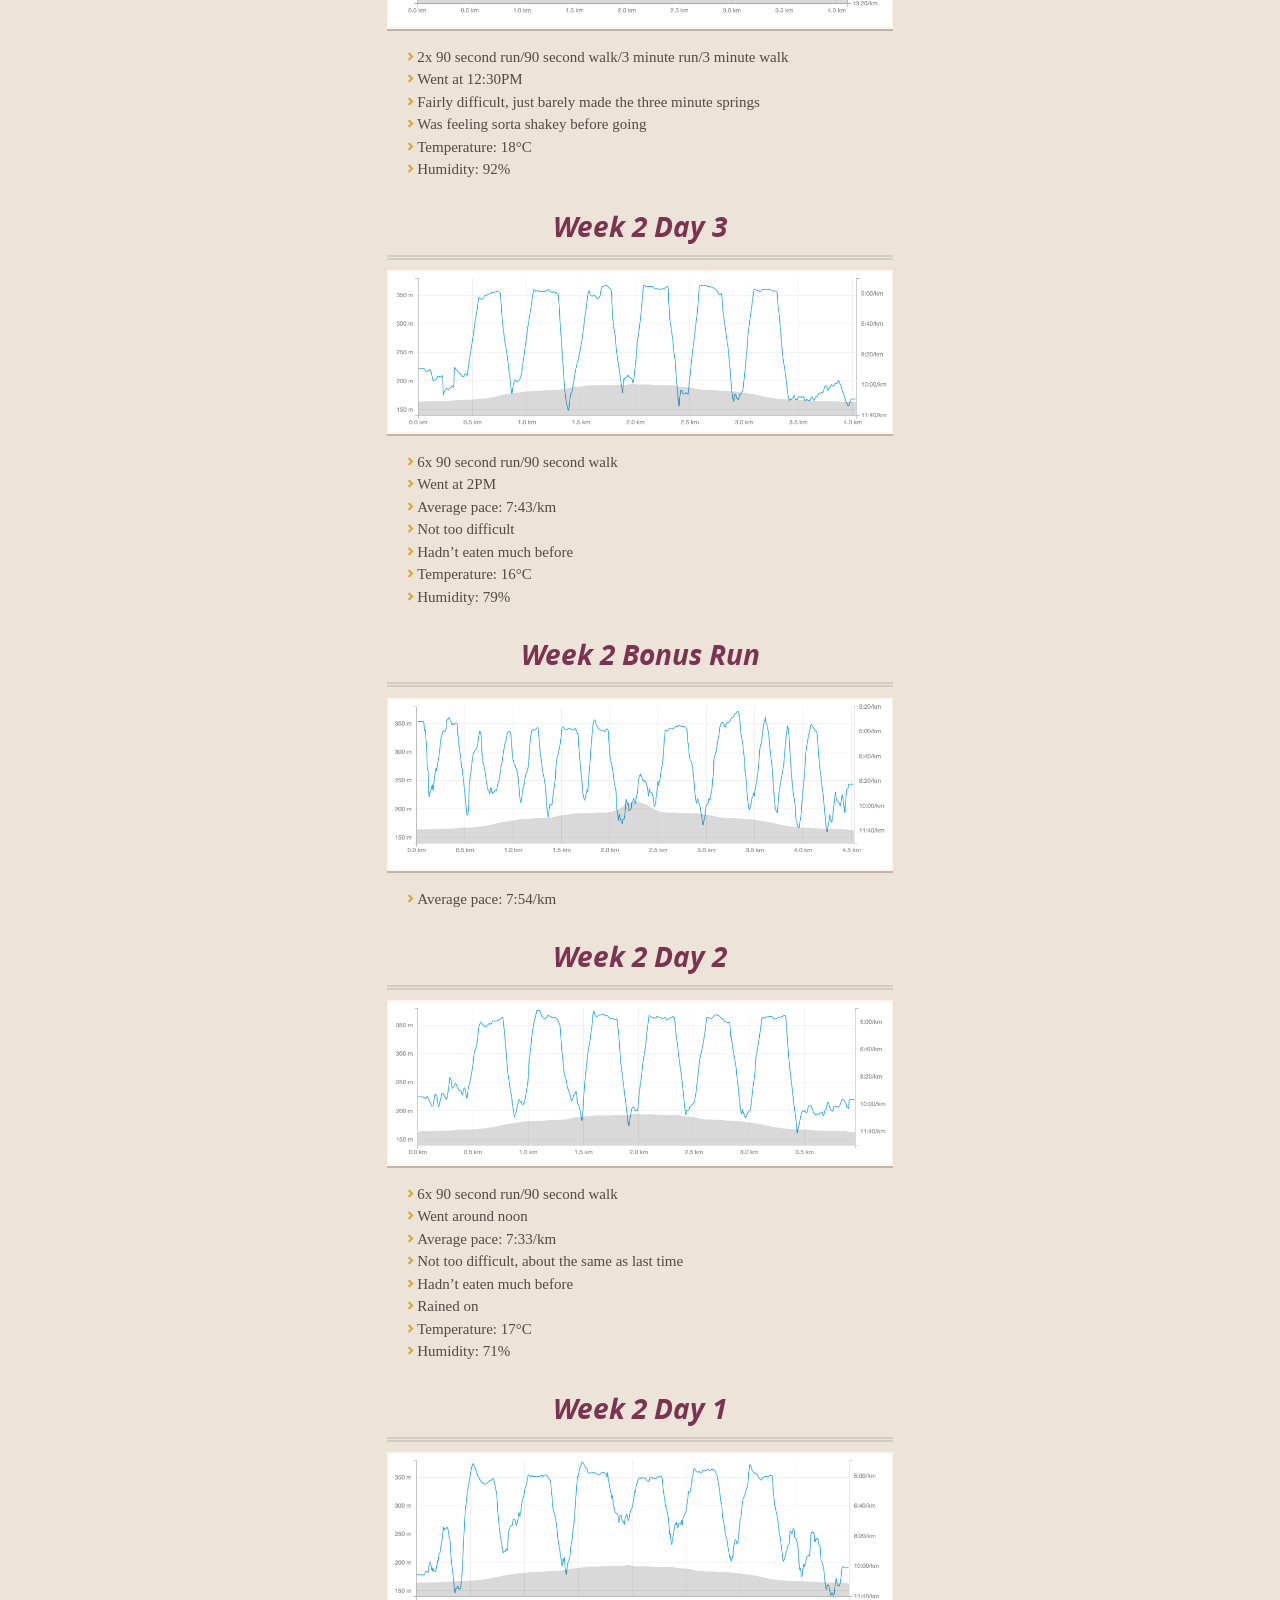
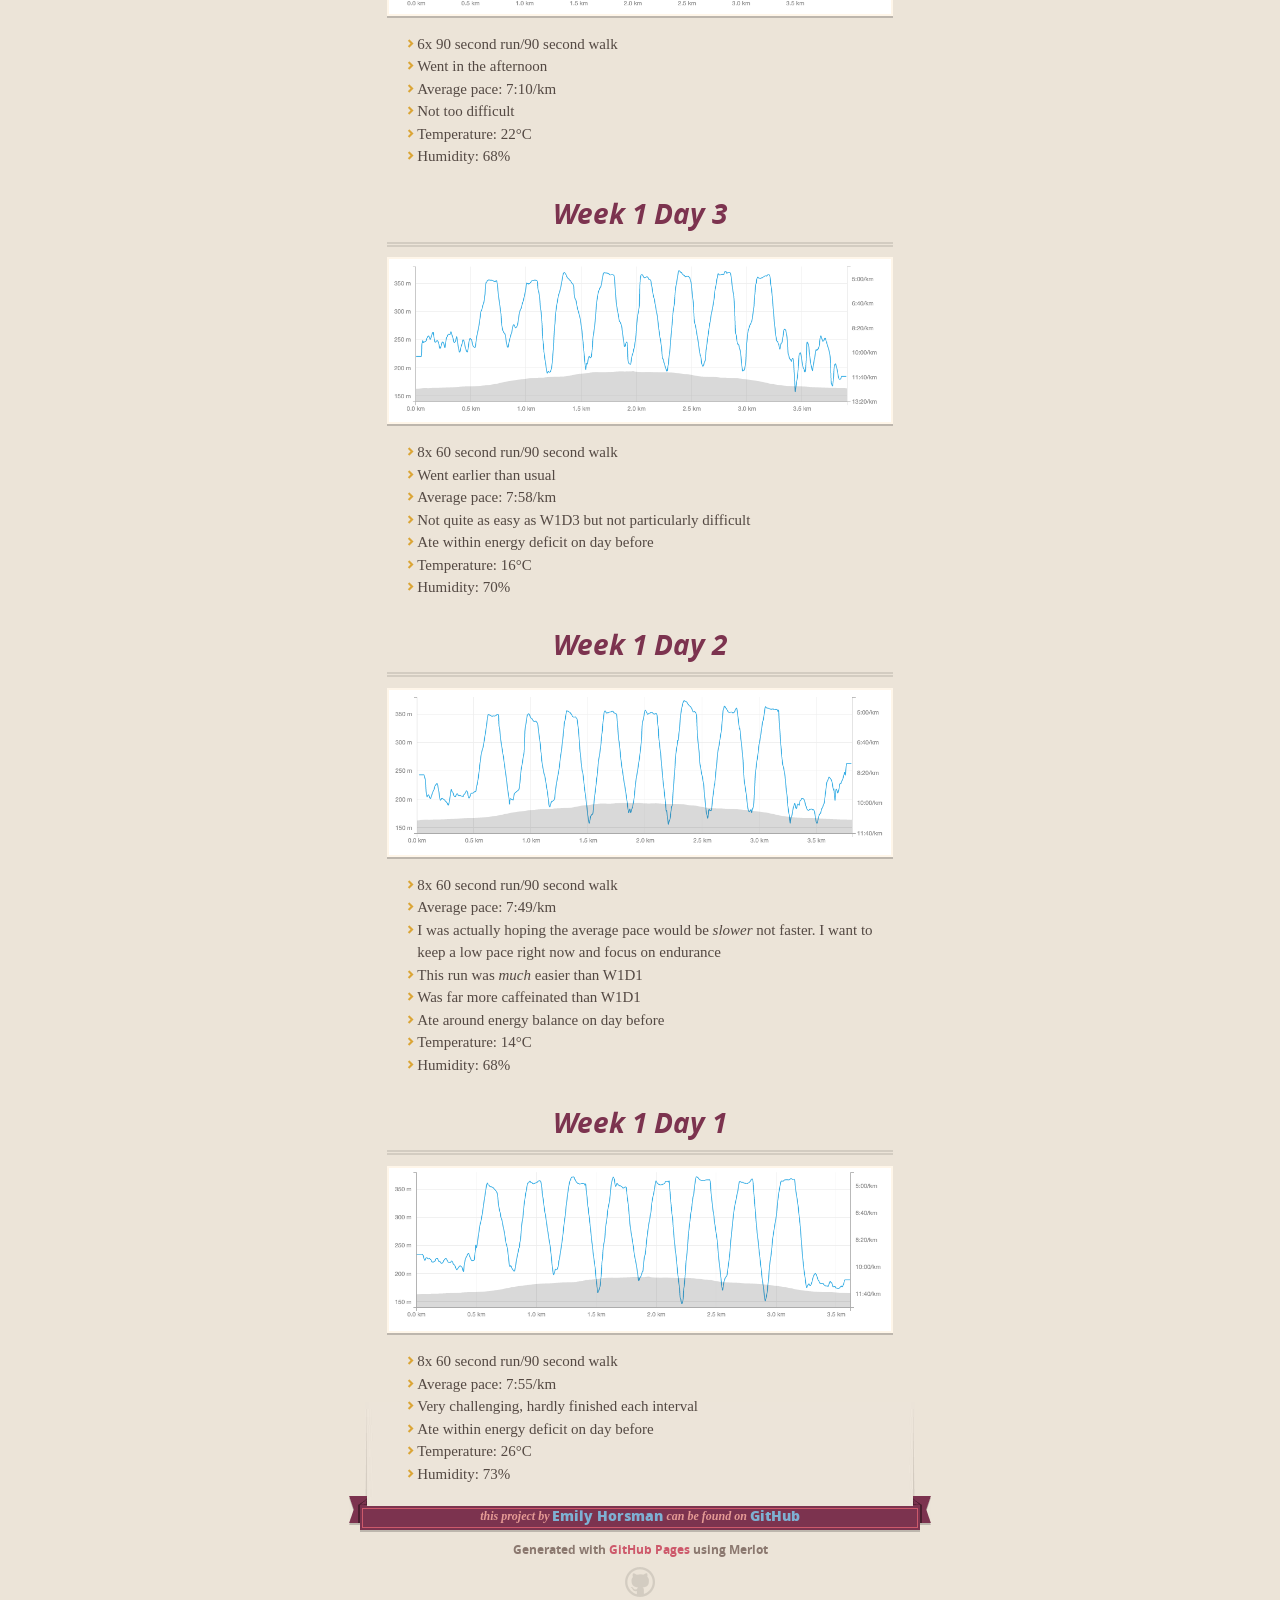
==== commit faceac0a: "typo" ====
--- a/index.html
+++ b/index.html
@@ -51,7 +51,7 @@
 <p>I&#8217;m currently using <a href="https://www.strava.com/" target="_blank">Strava</a> on a Nexus 5 to log my runs.</p>
 
           <h4>Week 4 Day 4</h4>
-<p><img alt="Week 4 Day 4 Strava" src="images/w4d4.pmg" /></p>
+<p><img alt="Week 4 Day 4 Strava" src="images/w4d4.png" /></p>
 <ul>
 <li>Success again</li>
 <li>Nowhere near as difficult as last time</li>
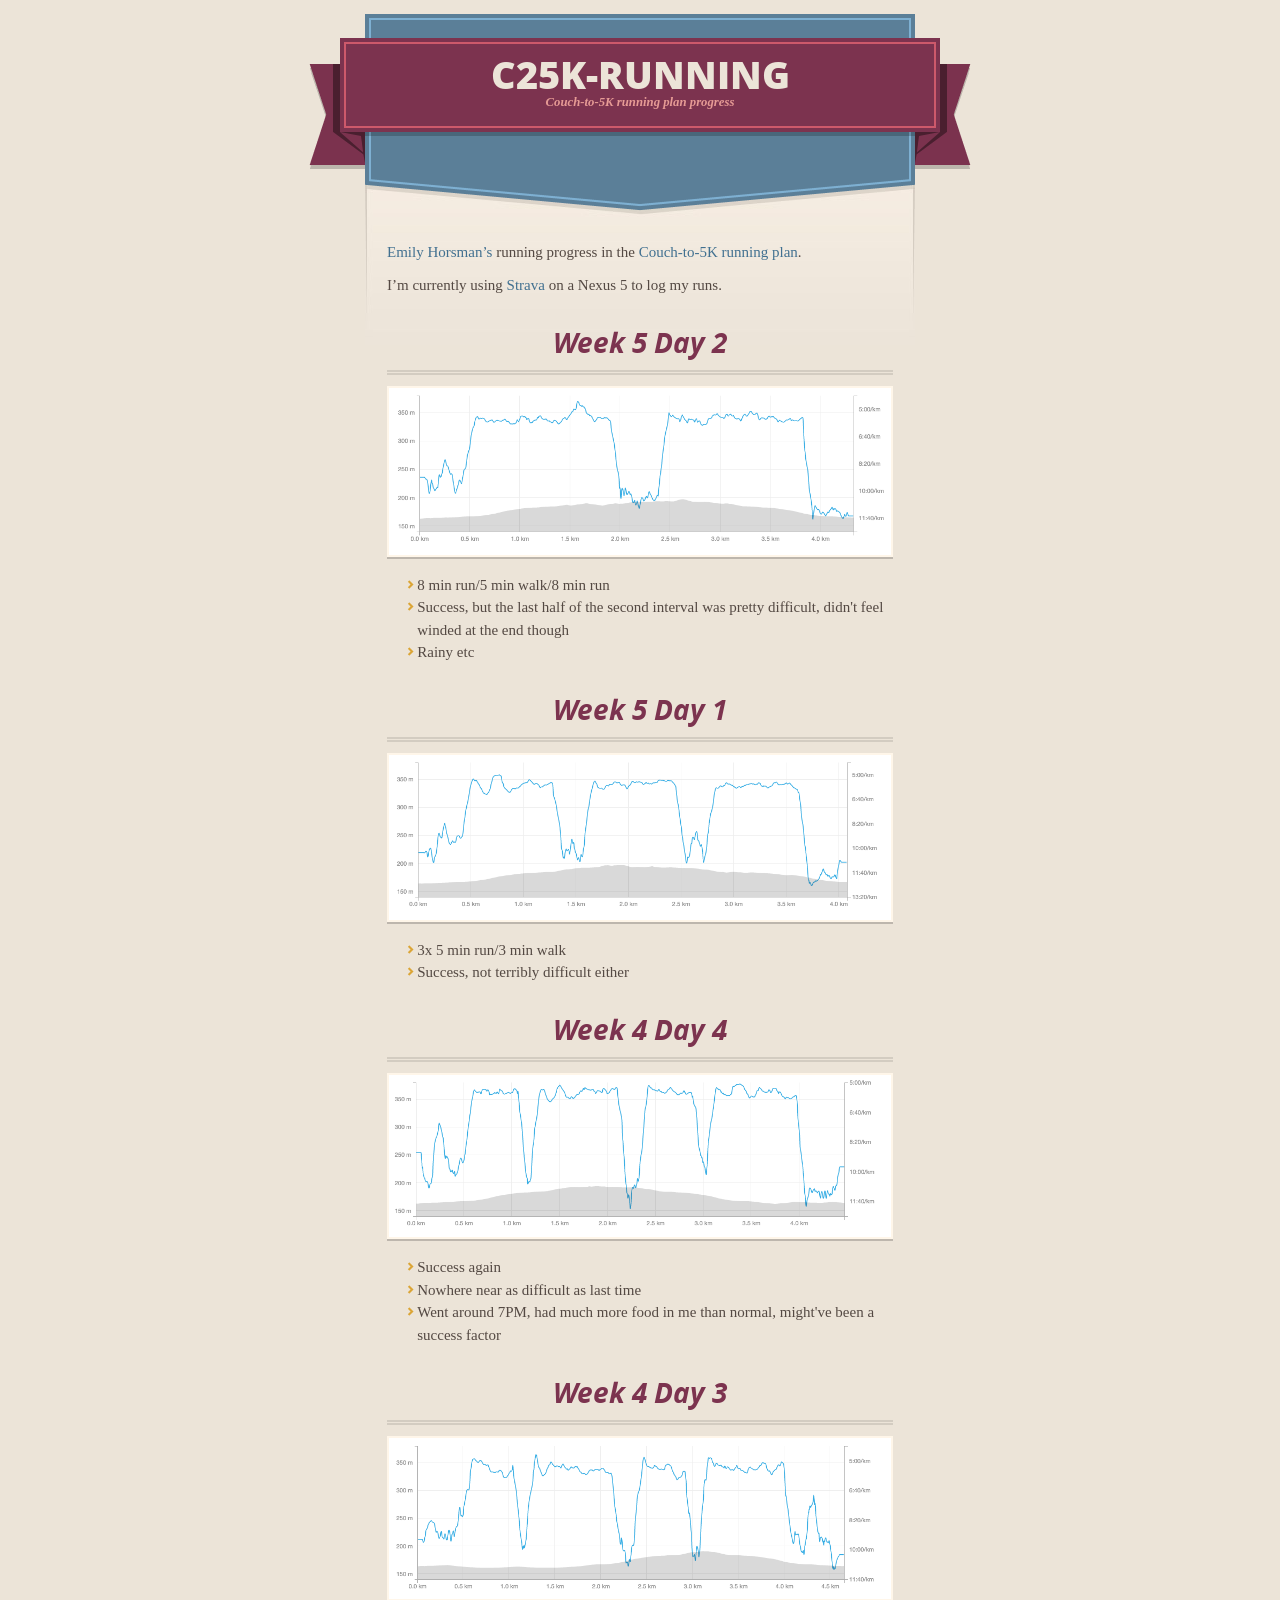
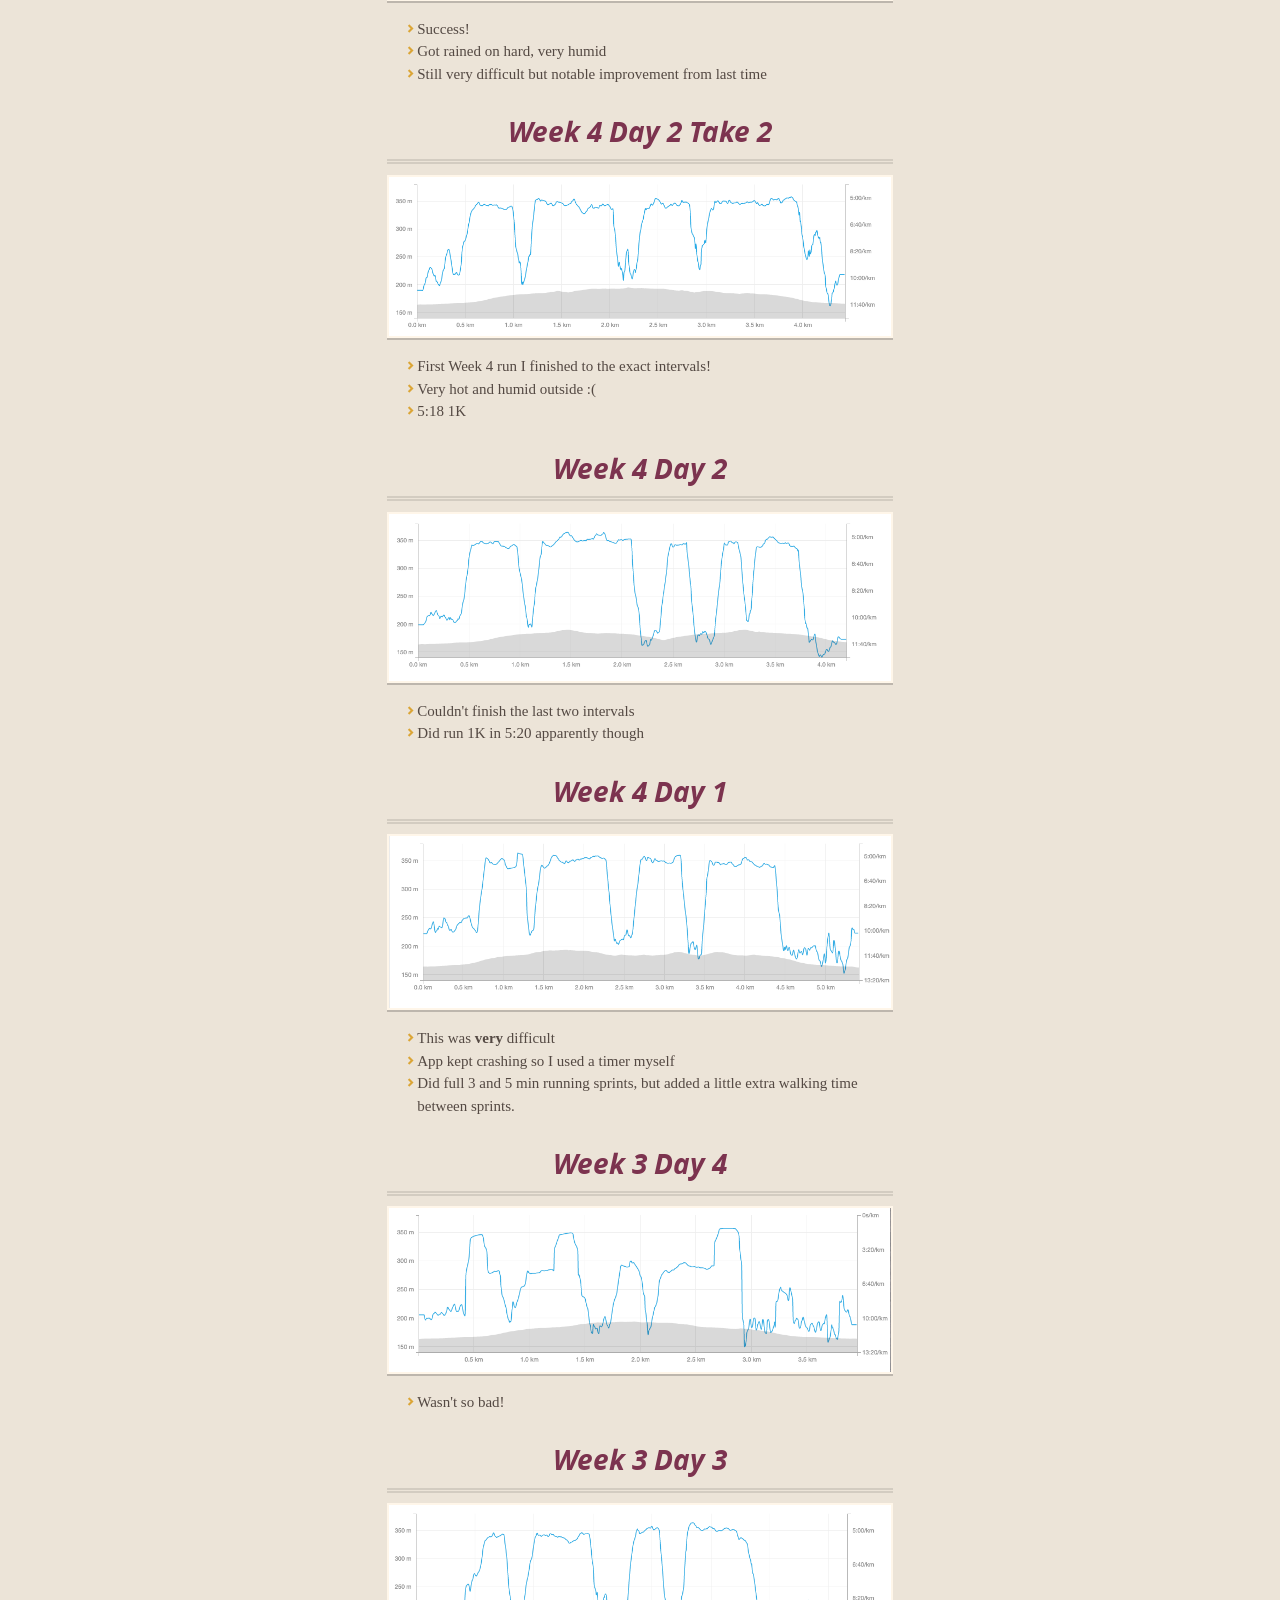
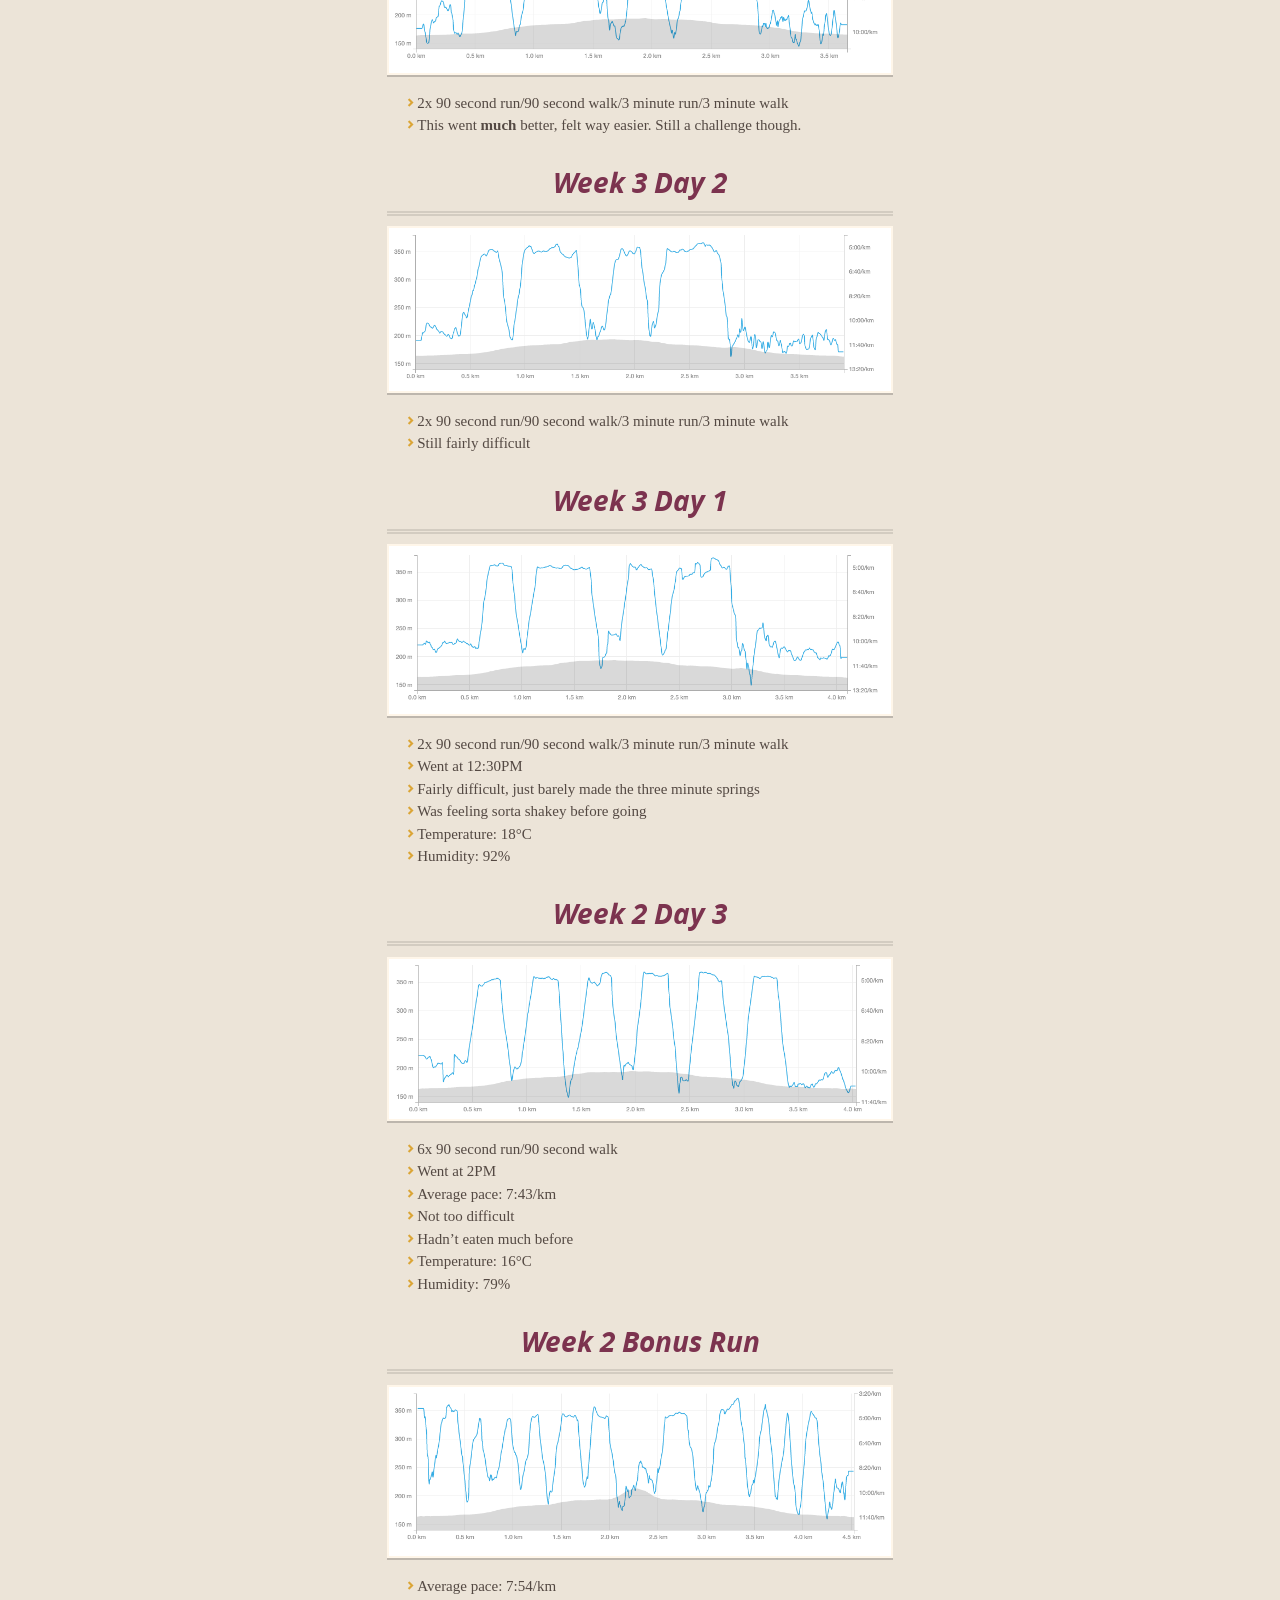
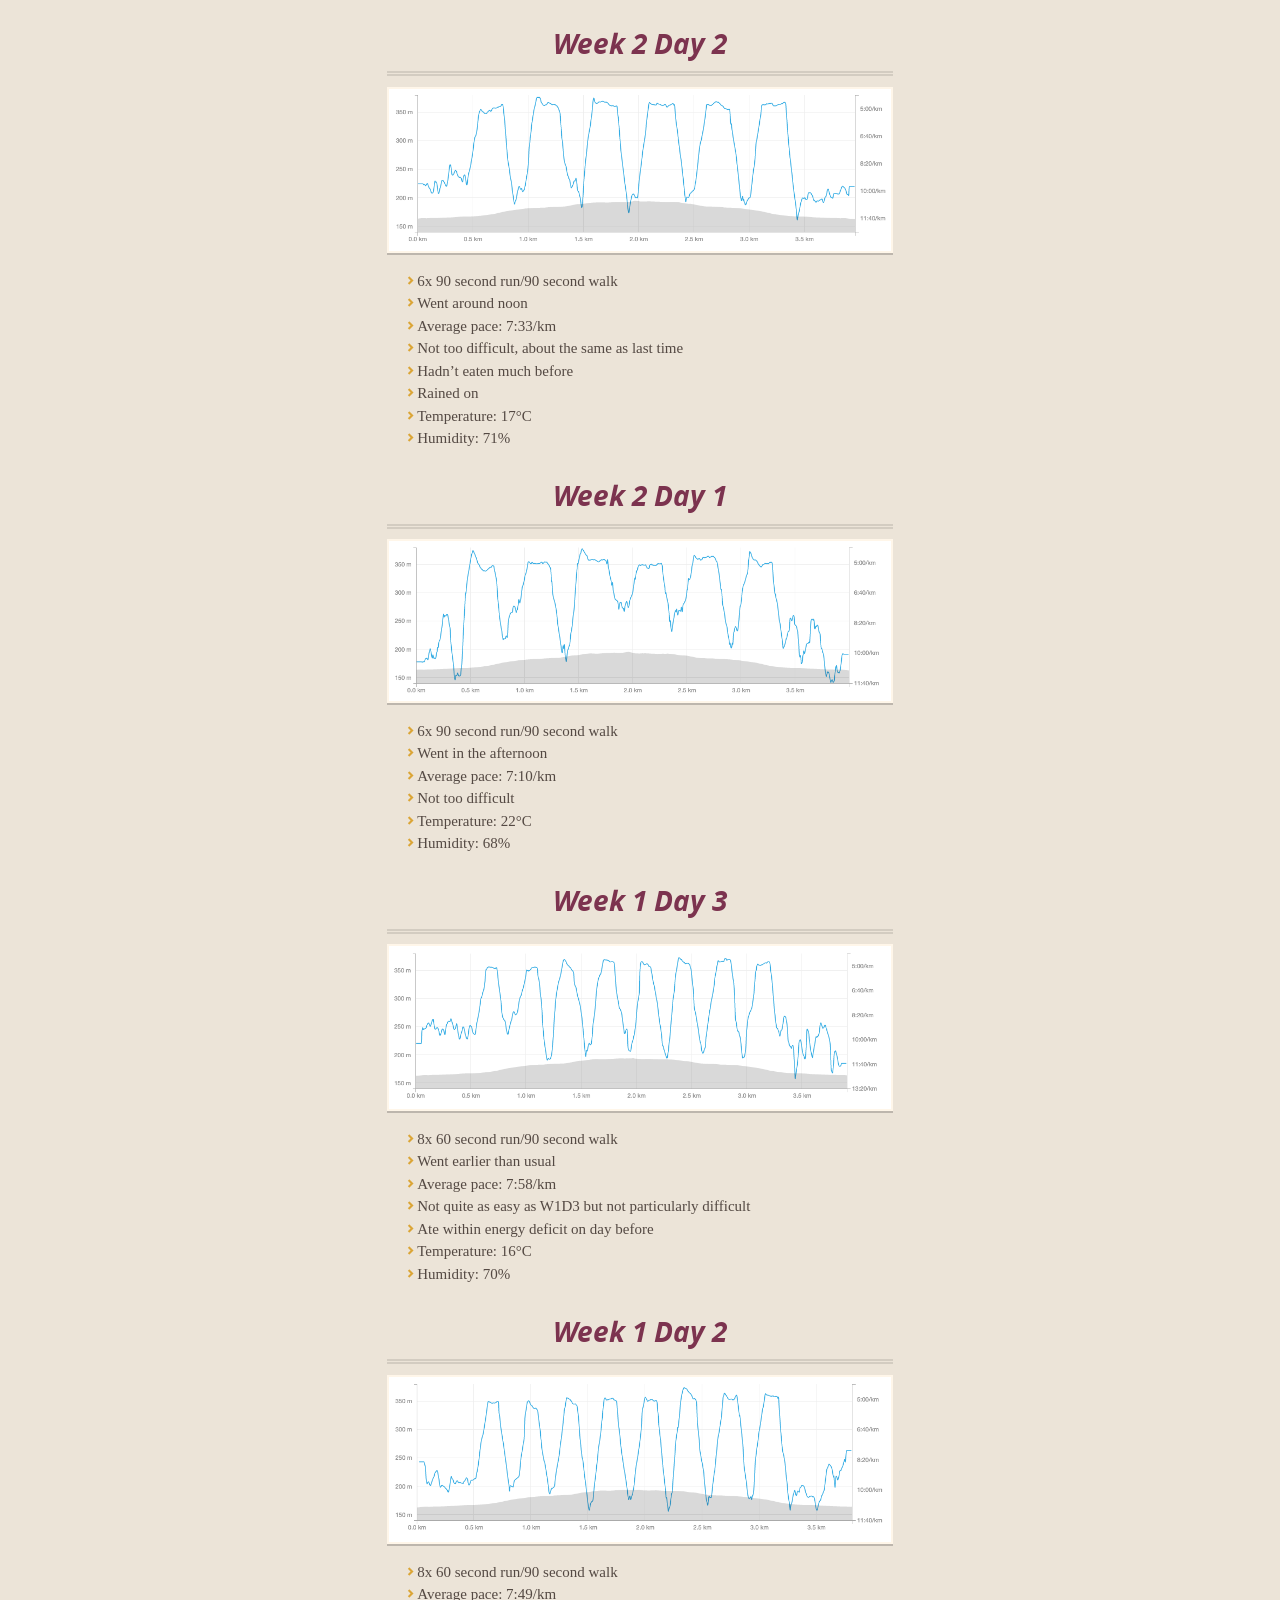
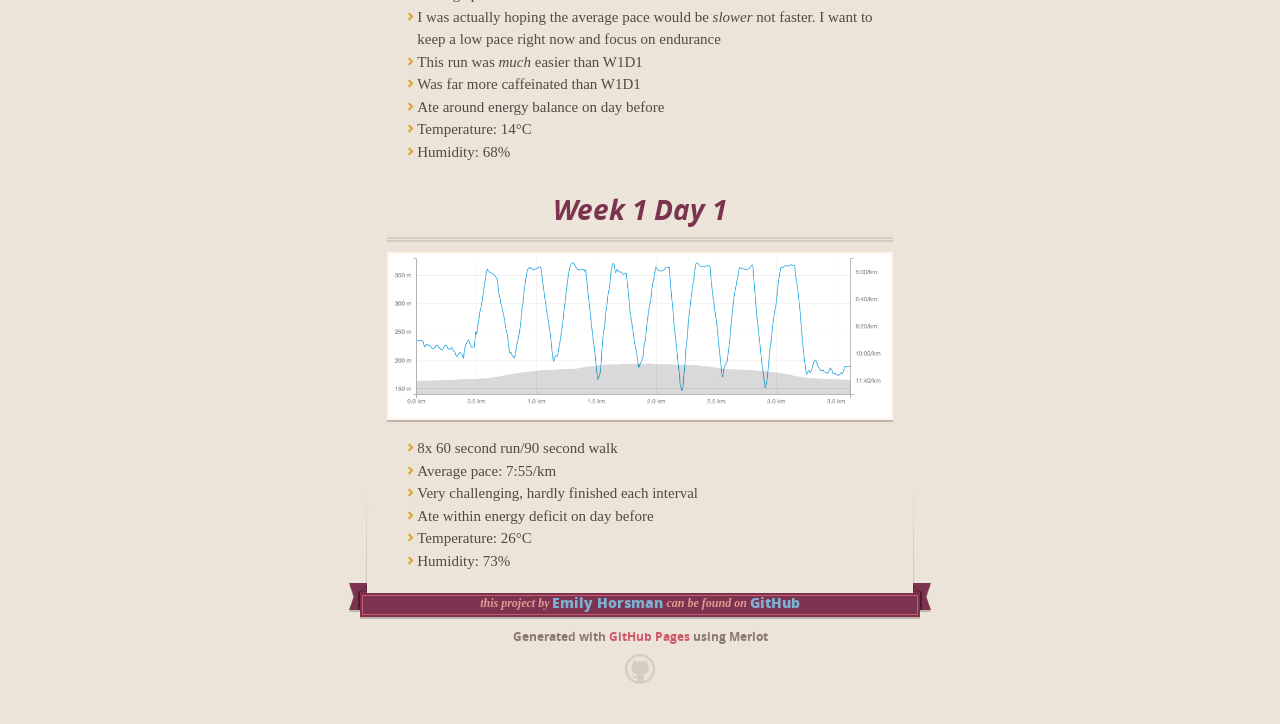
==== commit 10e89d8a: "Week 5 day 1 and 2" ====
--- a/index.html
+++ b/index.html
@@ -50,7 +50,20 @@
           <p><a href="http://emilyhorsman.com" target="_blank">Emily Horsman&#8217;s</a> running progress in the <a href="http://www.coolrunning.com/engine/2/2_3/181.shtml" target="_blank">Couch-to-5K running plan</a>.</p>
 <p>I&#8217;m currently using <a href="https://www.strava.com/" target="_blank">Strava</a> on a Nexus 5 to log my runs.</p>
 
-          <h4>Week 4 Day 4</h4>
+          <h4>Week 5 Day 2</h4>
+<p><img alt="Week 5 Day 2 Strava" src="images/w5d2.png" /></p>
+<ul>
+<li>8 min run/5 min walk/8 min run</li>
+<li>Success, but the last half of the second interval was pretty difficult, didn't feel winded at the end though</li>
+<li>Rainy etc</li>
+</ul>
+<h4>Week 5 Day 1</h4>
+<p><img alt="Week 5 Day 1 Strava" src="images/w5d1.png" /></p>
+<ul>
+<li>3x 5 min run/3 min walk</li>
+<li>Success, not terribly difficult either</li>
+</ul>
+<h4>Week 4 Day 4</h4>
 <p><img alt="Week 4 Day 4 Strava" src="images/w4d4.png" /></p>
 <ul>
 <li>Success again</li>
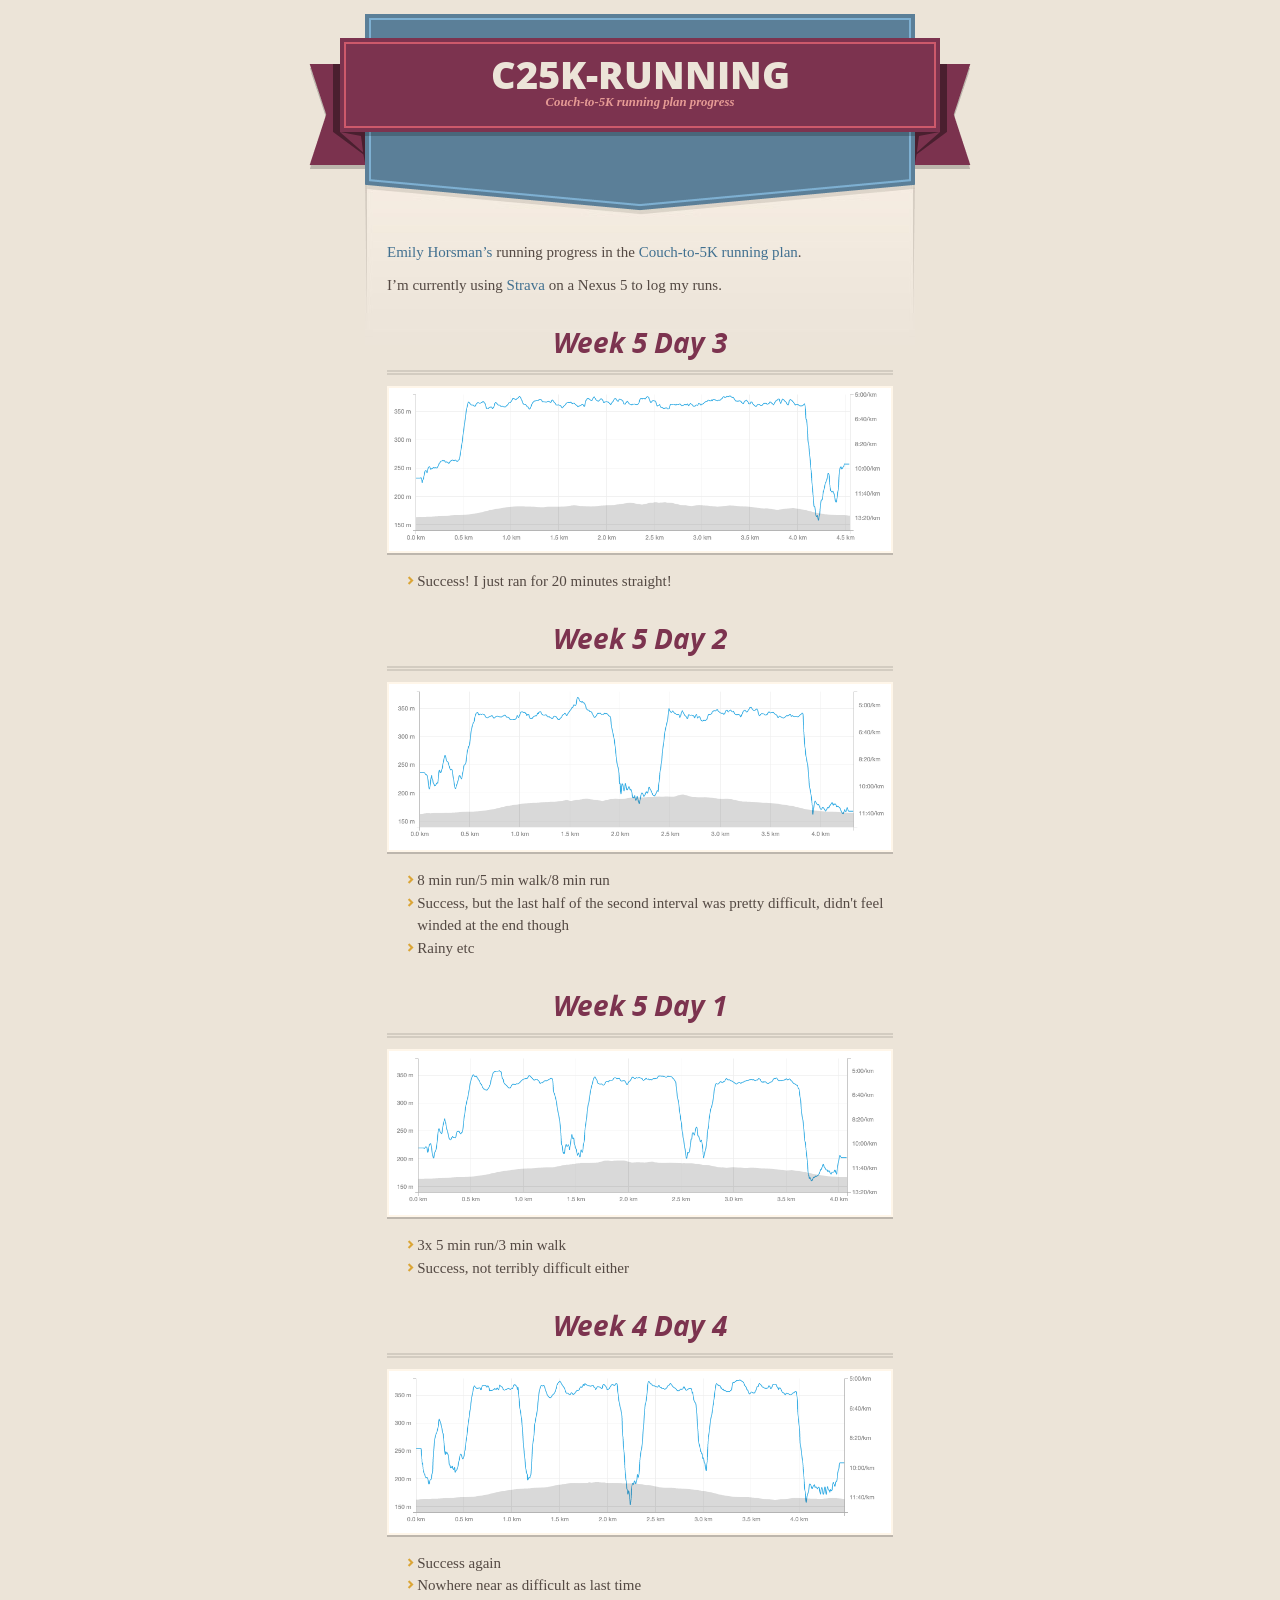
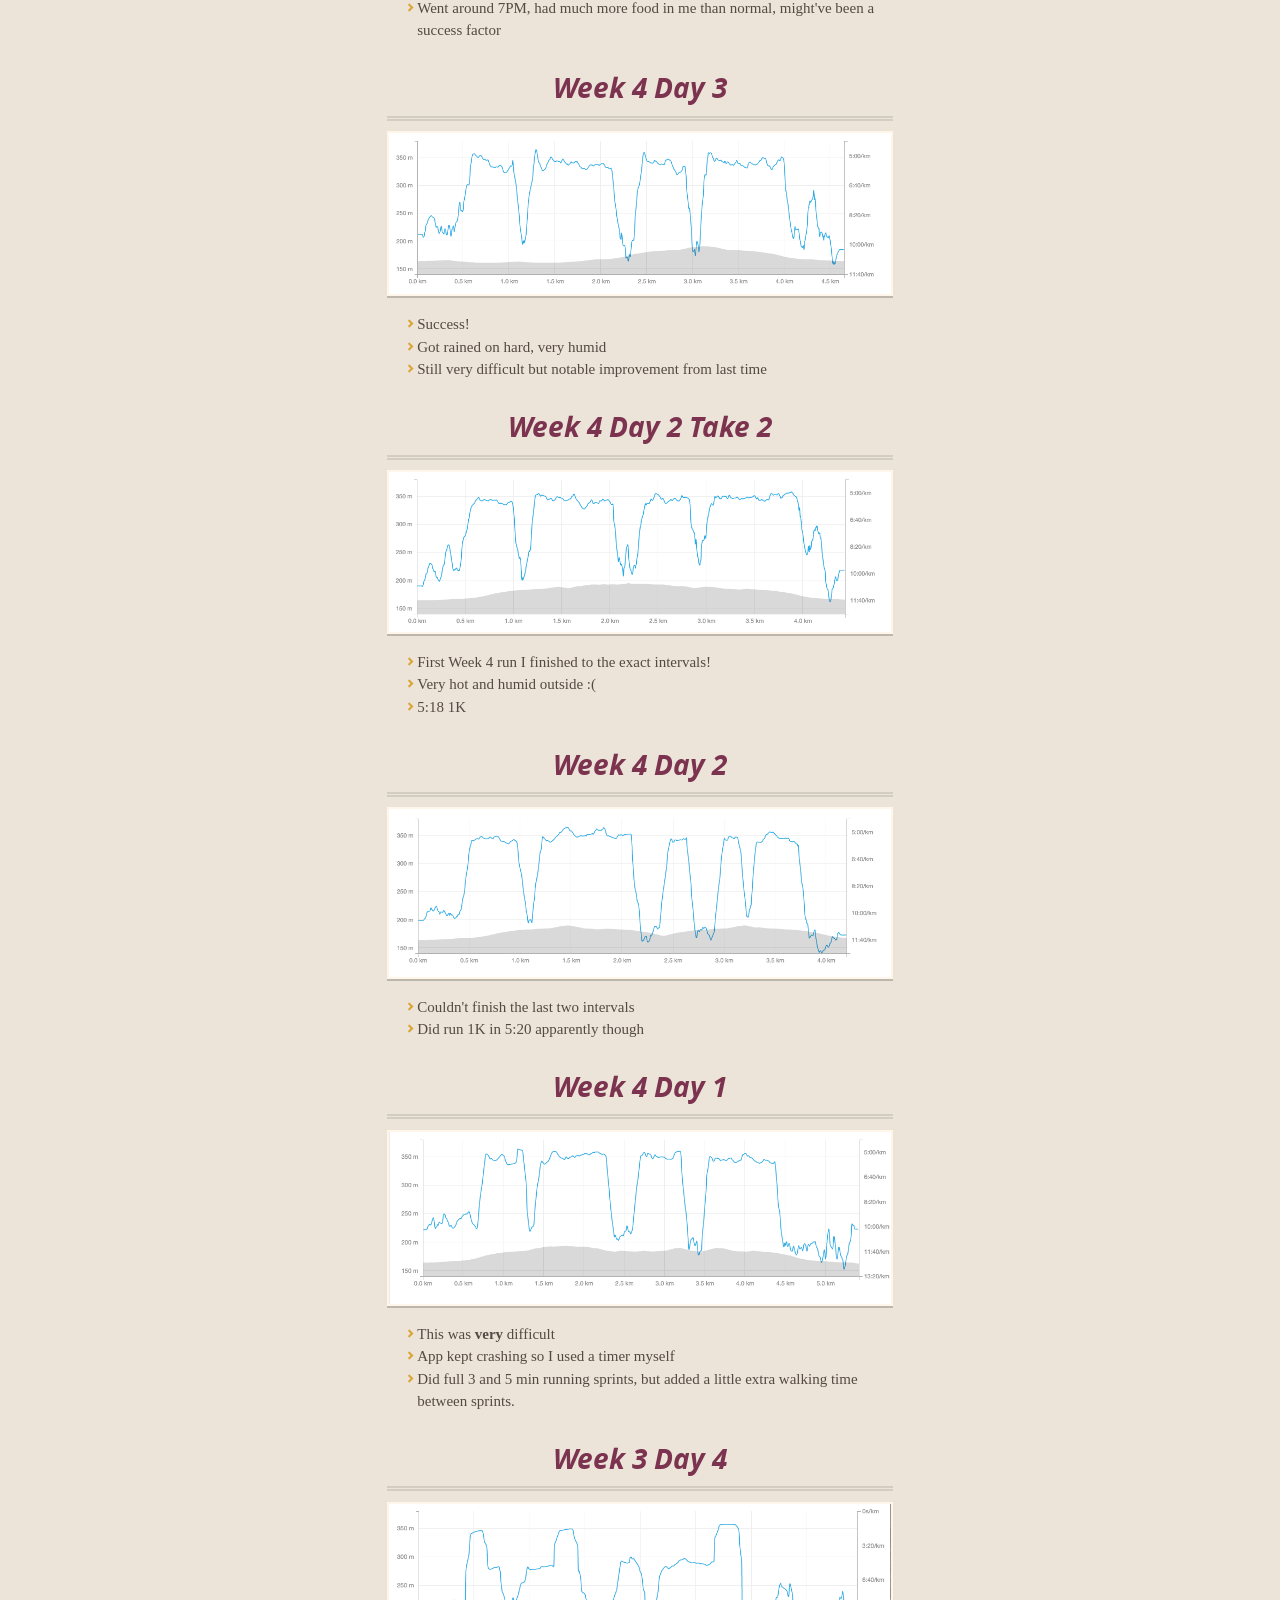
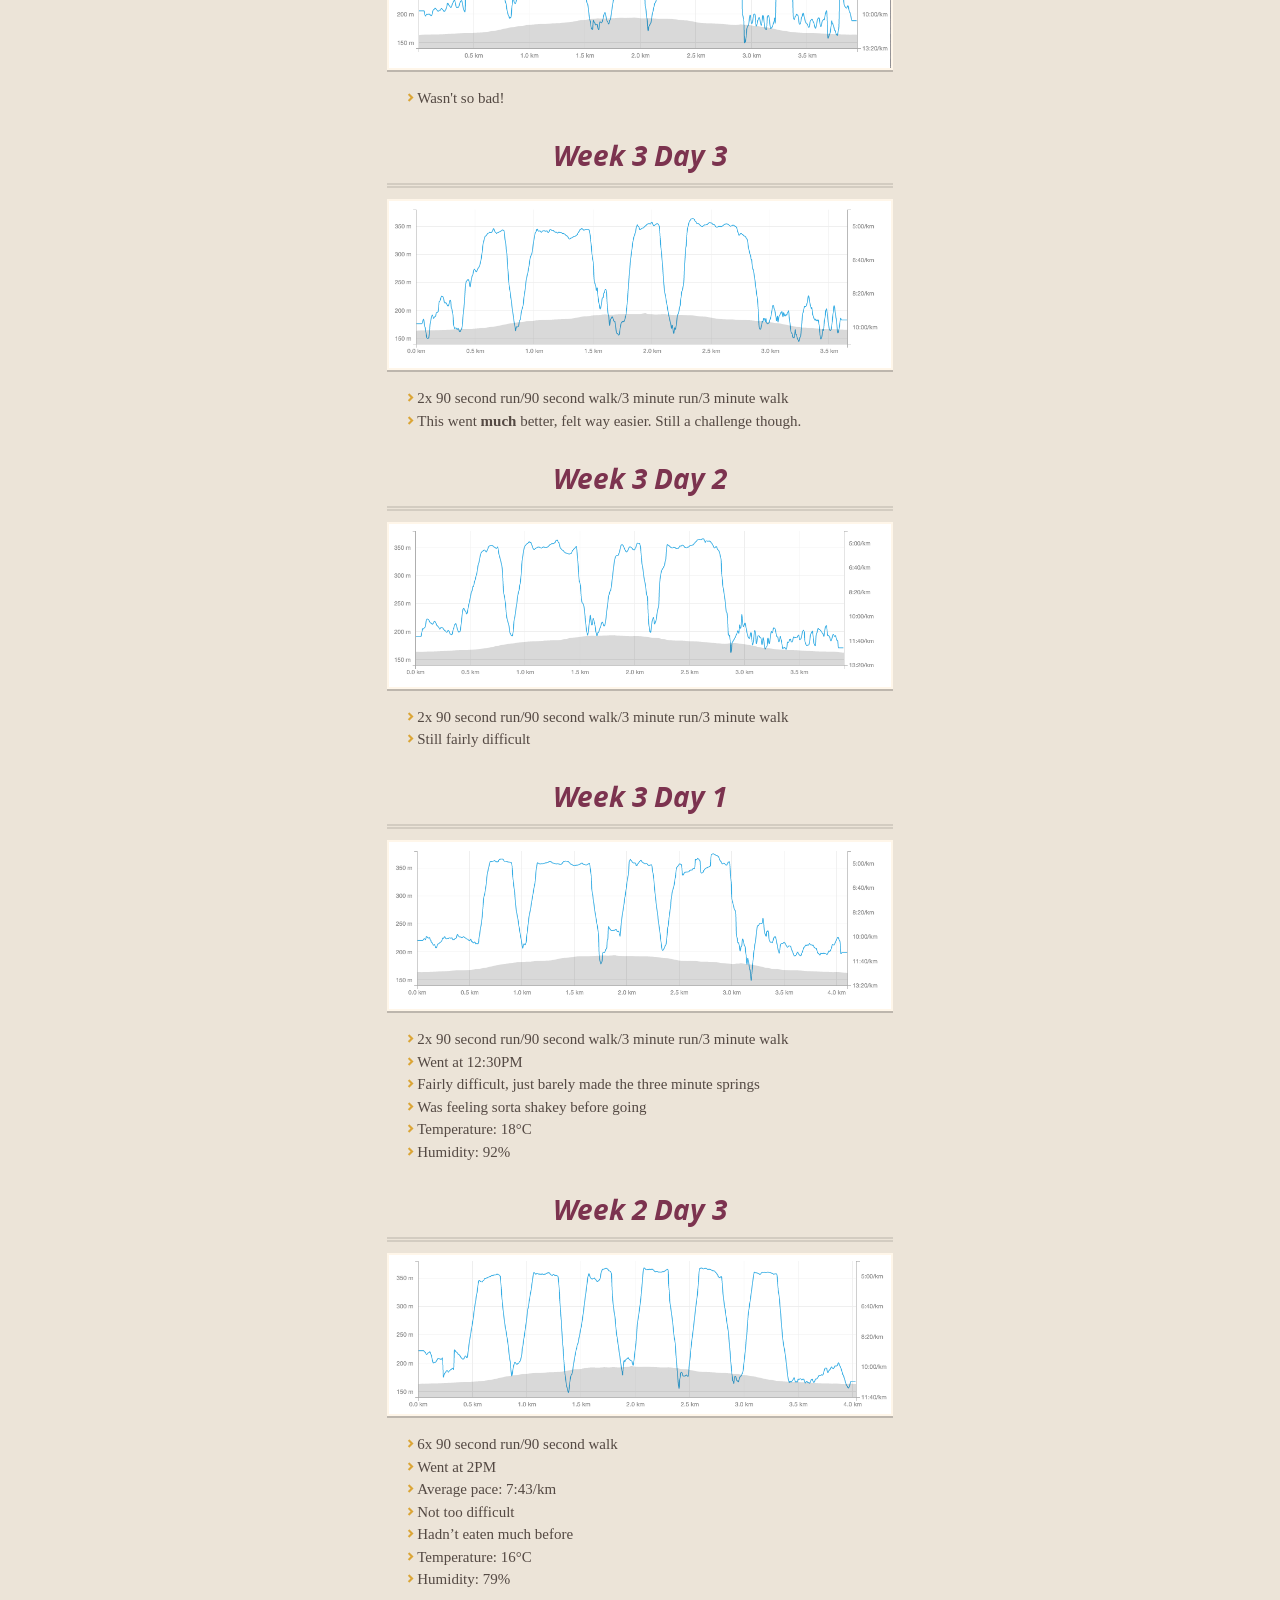
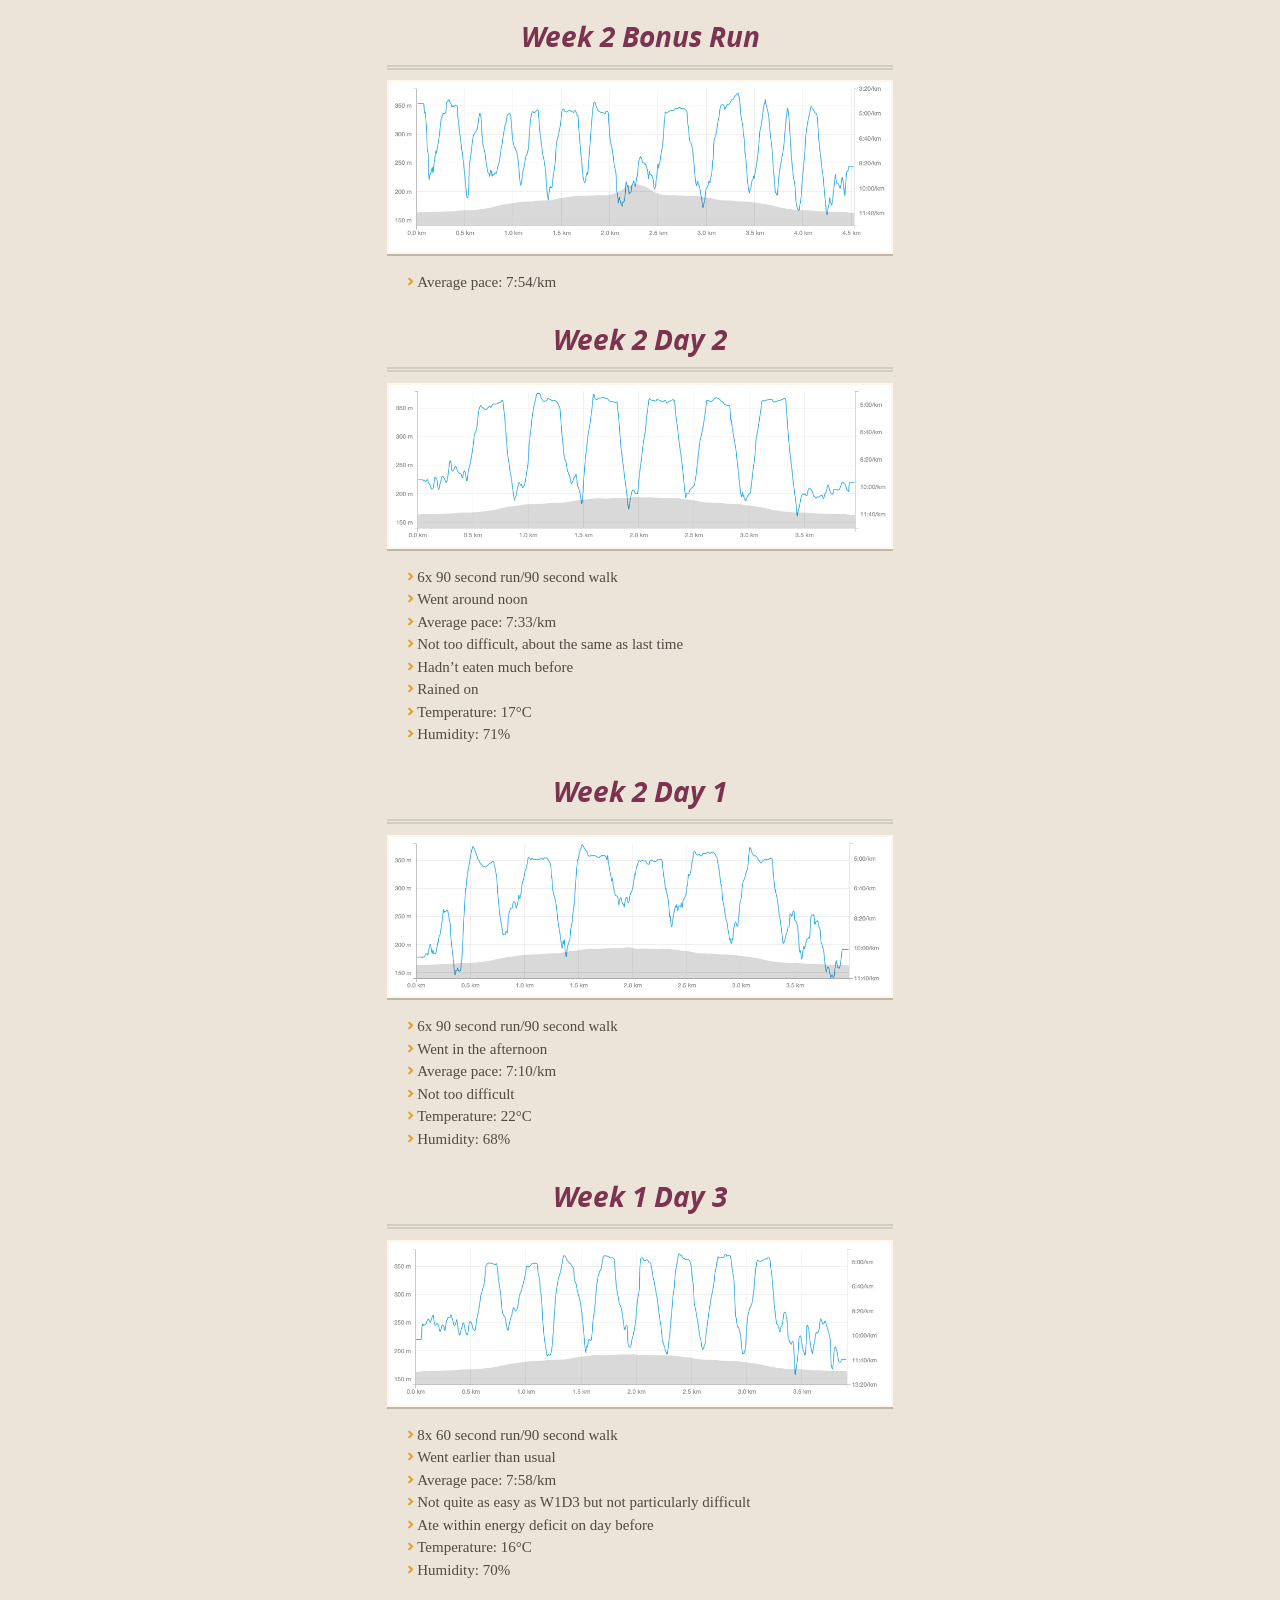
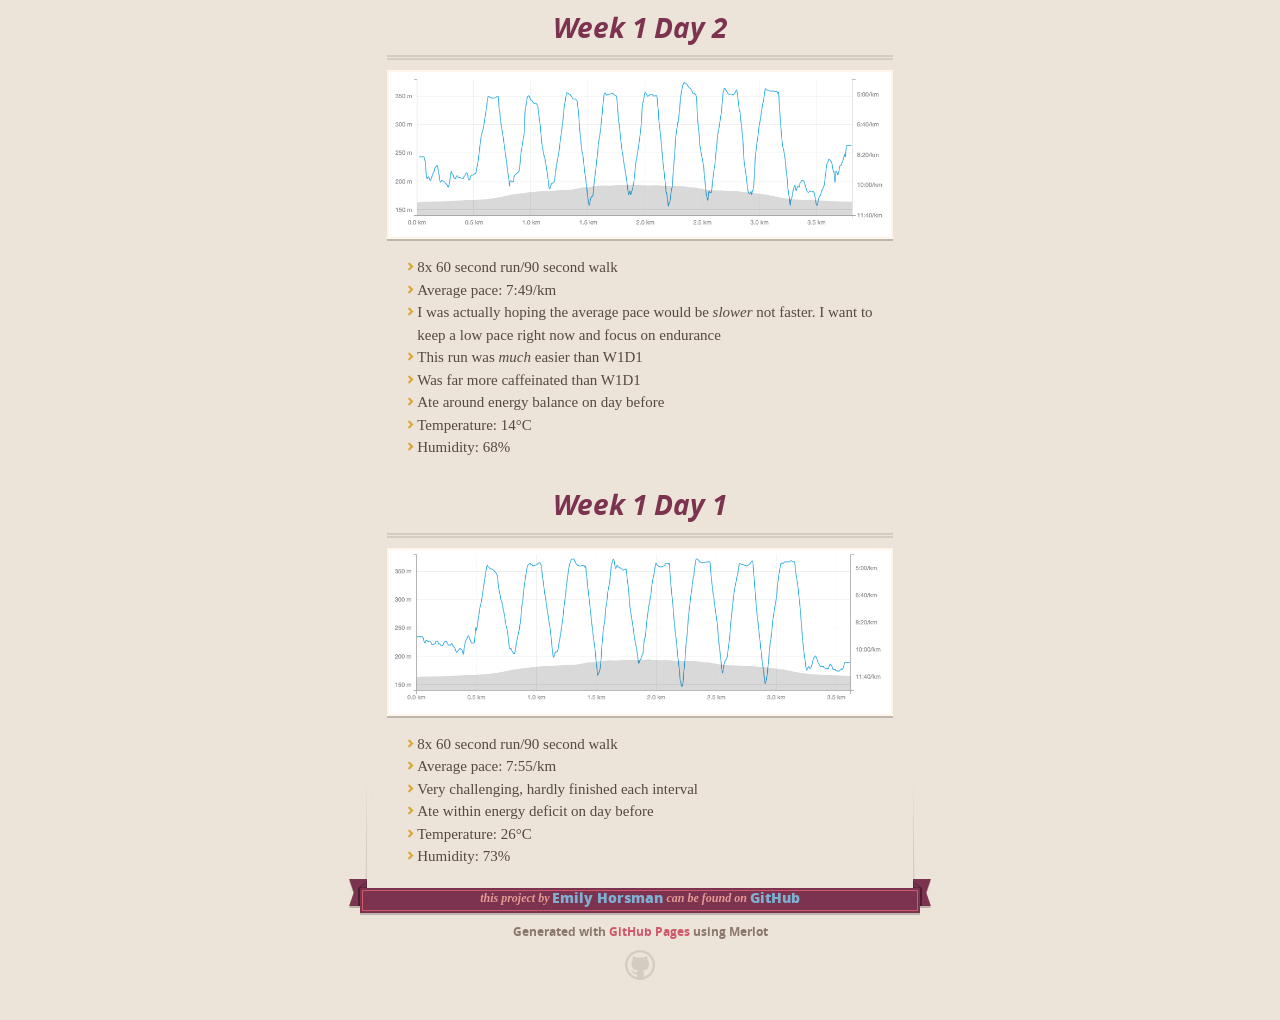
==== commit 6ae01333: "W5D3" ====
--- a/index.html
+++ b/index.html
@@ -50,7 +50,12 @@
           <p><a href="http://emilyhorsman.com" target="_blank">Emily Horsman&#8217;s</a> running progress in the <a href="http://www.coolrunning.com/engine/2/2_3/181.shtml" target="_blank">Couch-to-5K running plan</a>.</p>
 <p>I&#8217;m currently using <a href="https://www.strava.com/" target="_blank">Strava</a> on a Nexus 5 to log my runs.</p>
 
-          <h4>Week 5 Day 2</h4>
+          <h4>Week 5 Day 3</h4>
+<p><img alt="Week 5 Day 3 Strava" src="images/w5d3.png" /></p>
+<ul>
+<li>Success! I just ran for 20 minutes straight!</li>
+</ul>
+<h4>Week 5 Day 2</h4>
 <p><img alt="Week 5 Day 2 Strava" src="images/w5d2.png" /></p>
 <ul>
 <li>8 min run/5 min walk/8 min run</li>
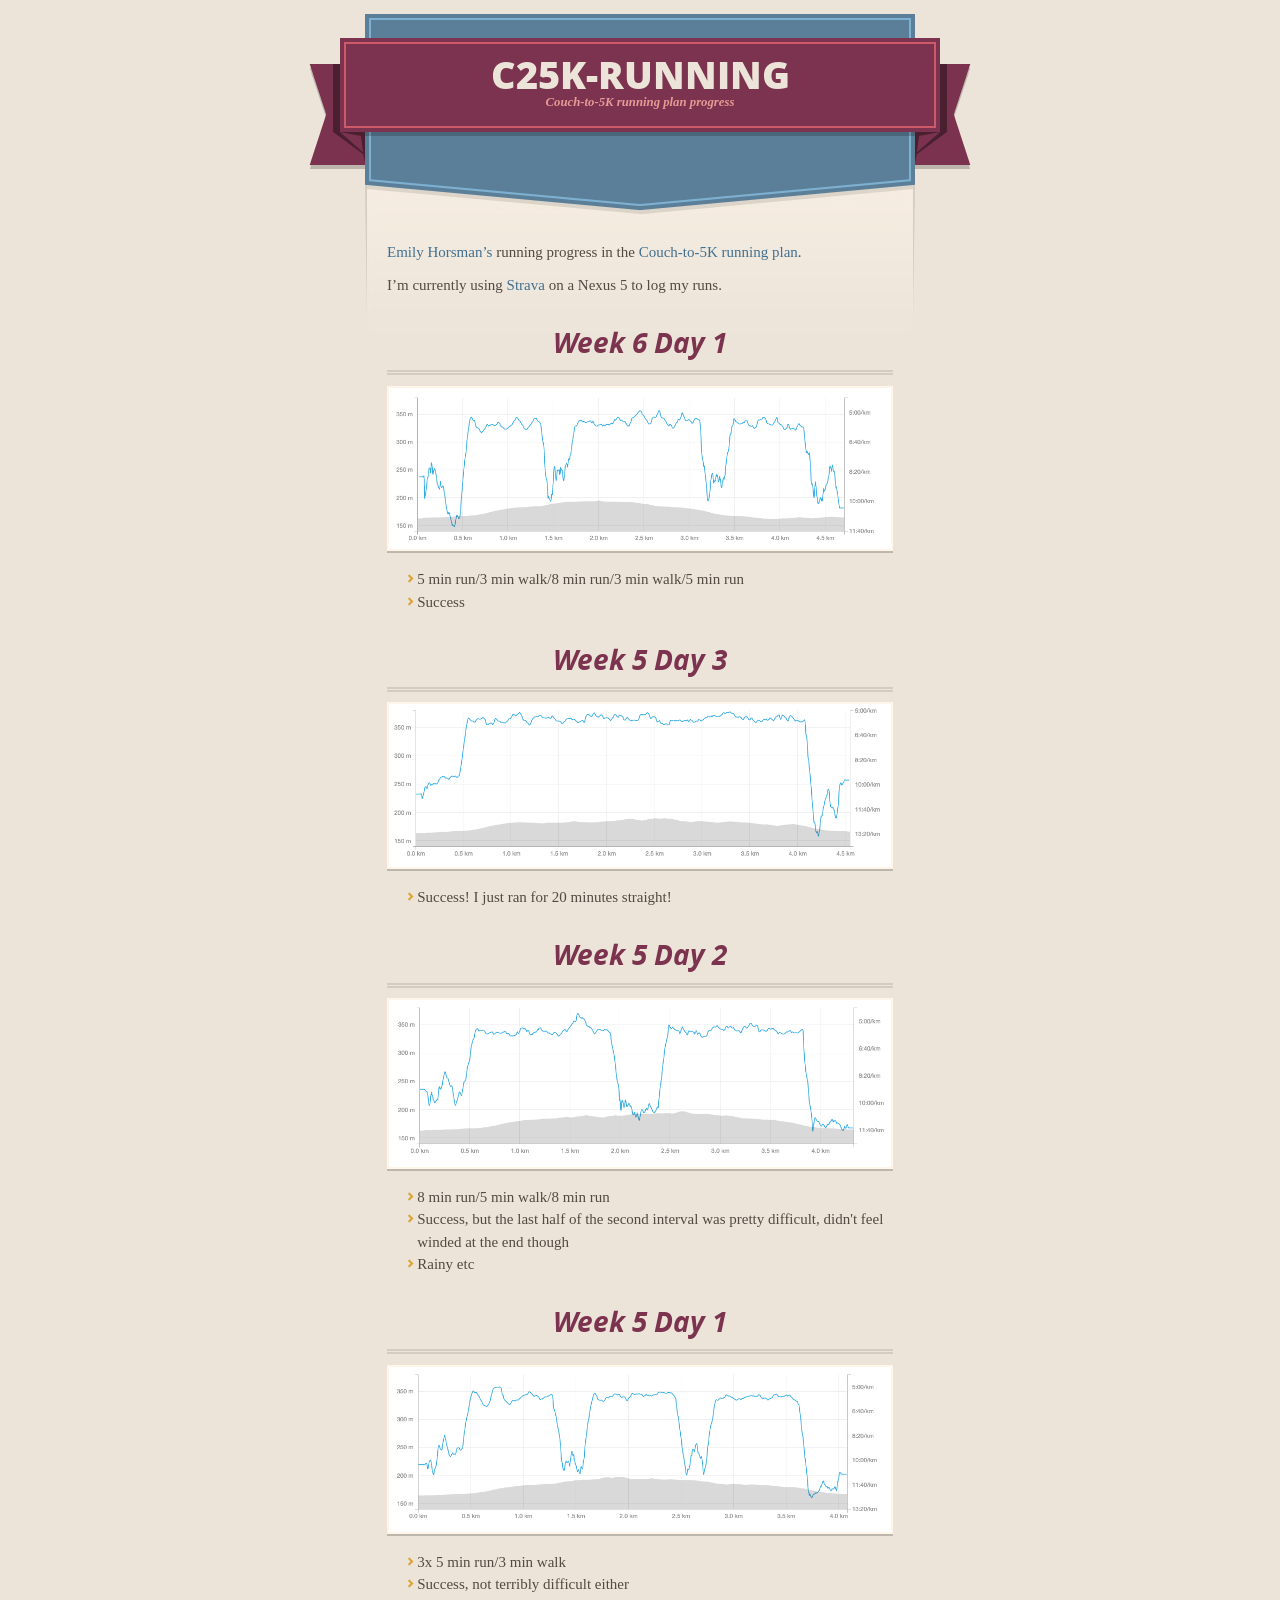
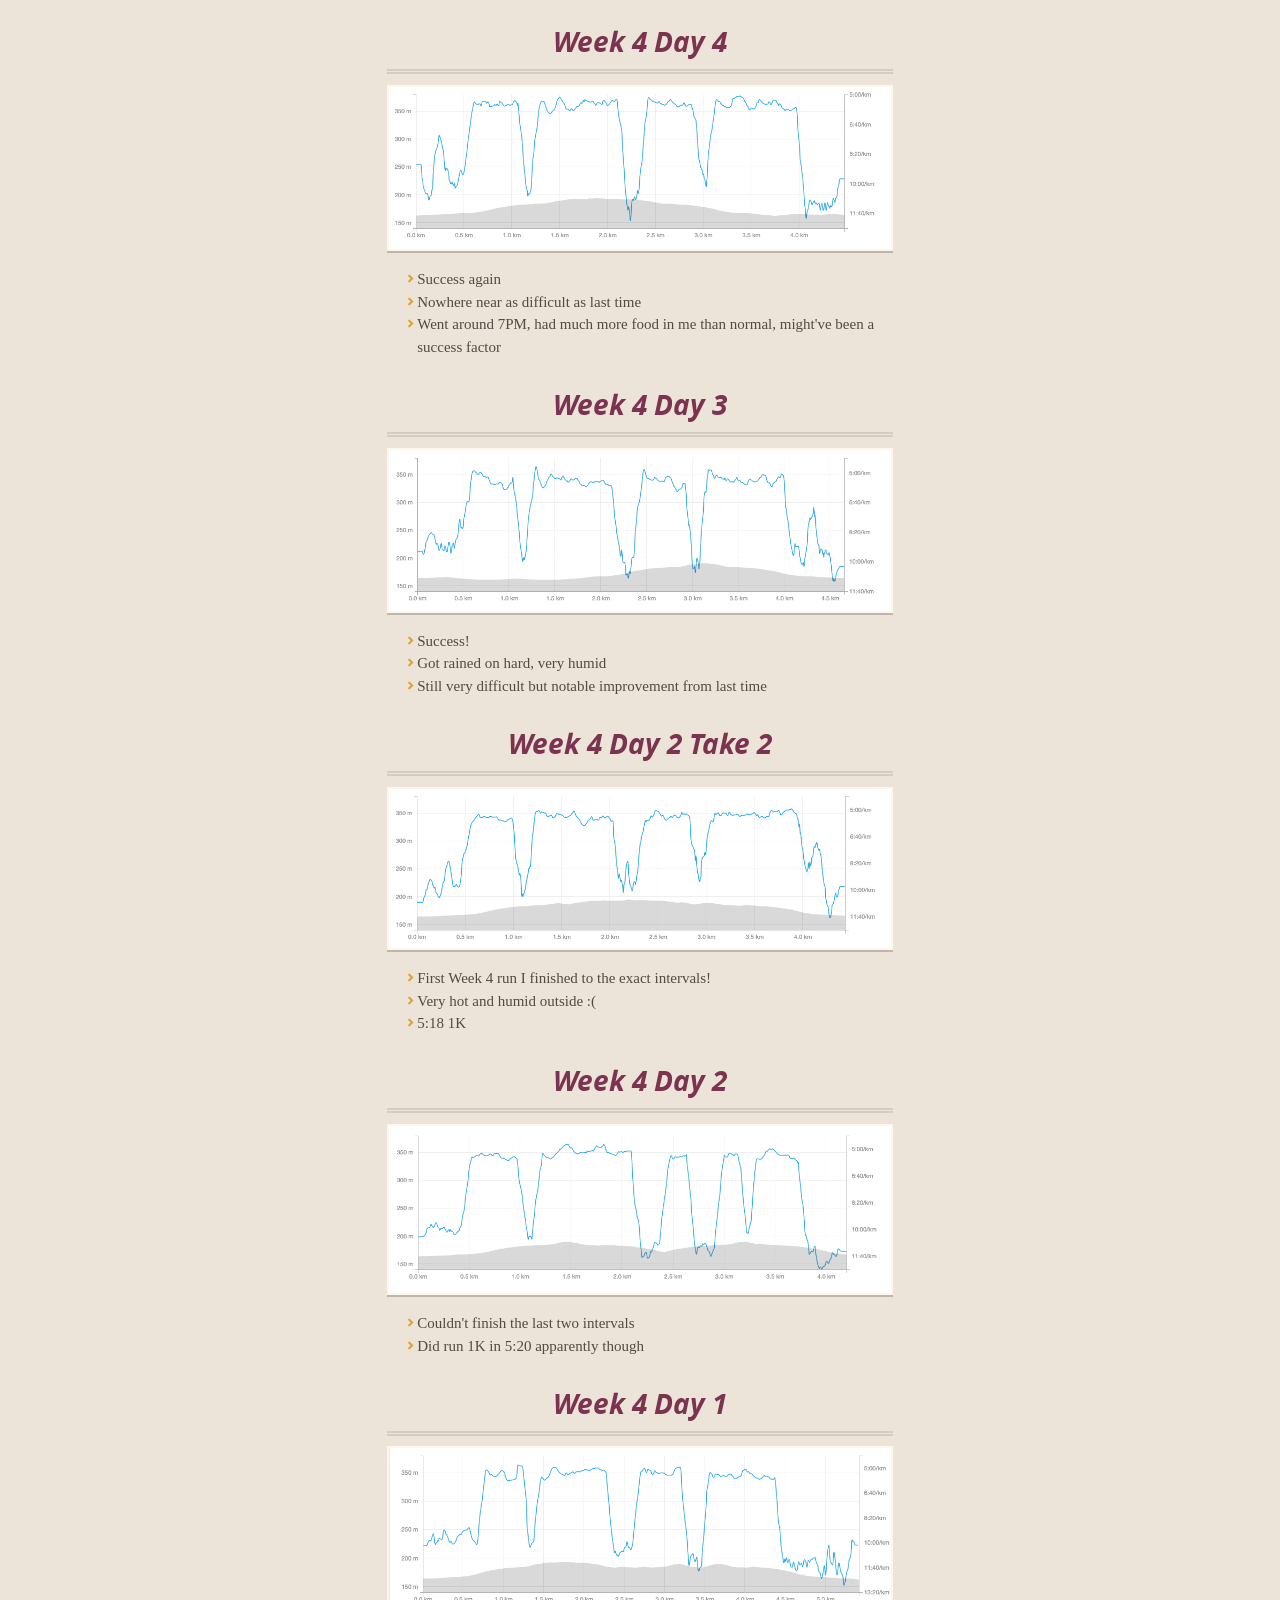
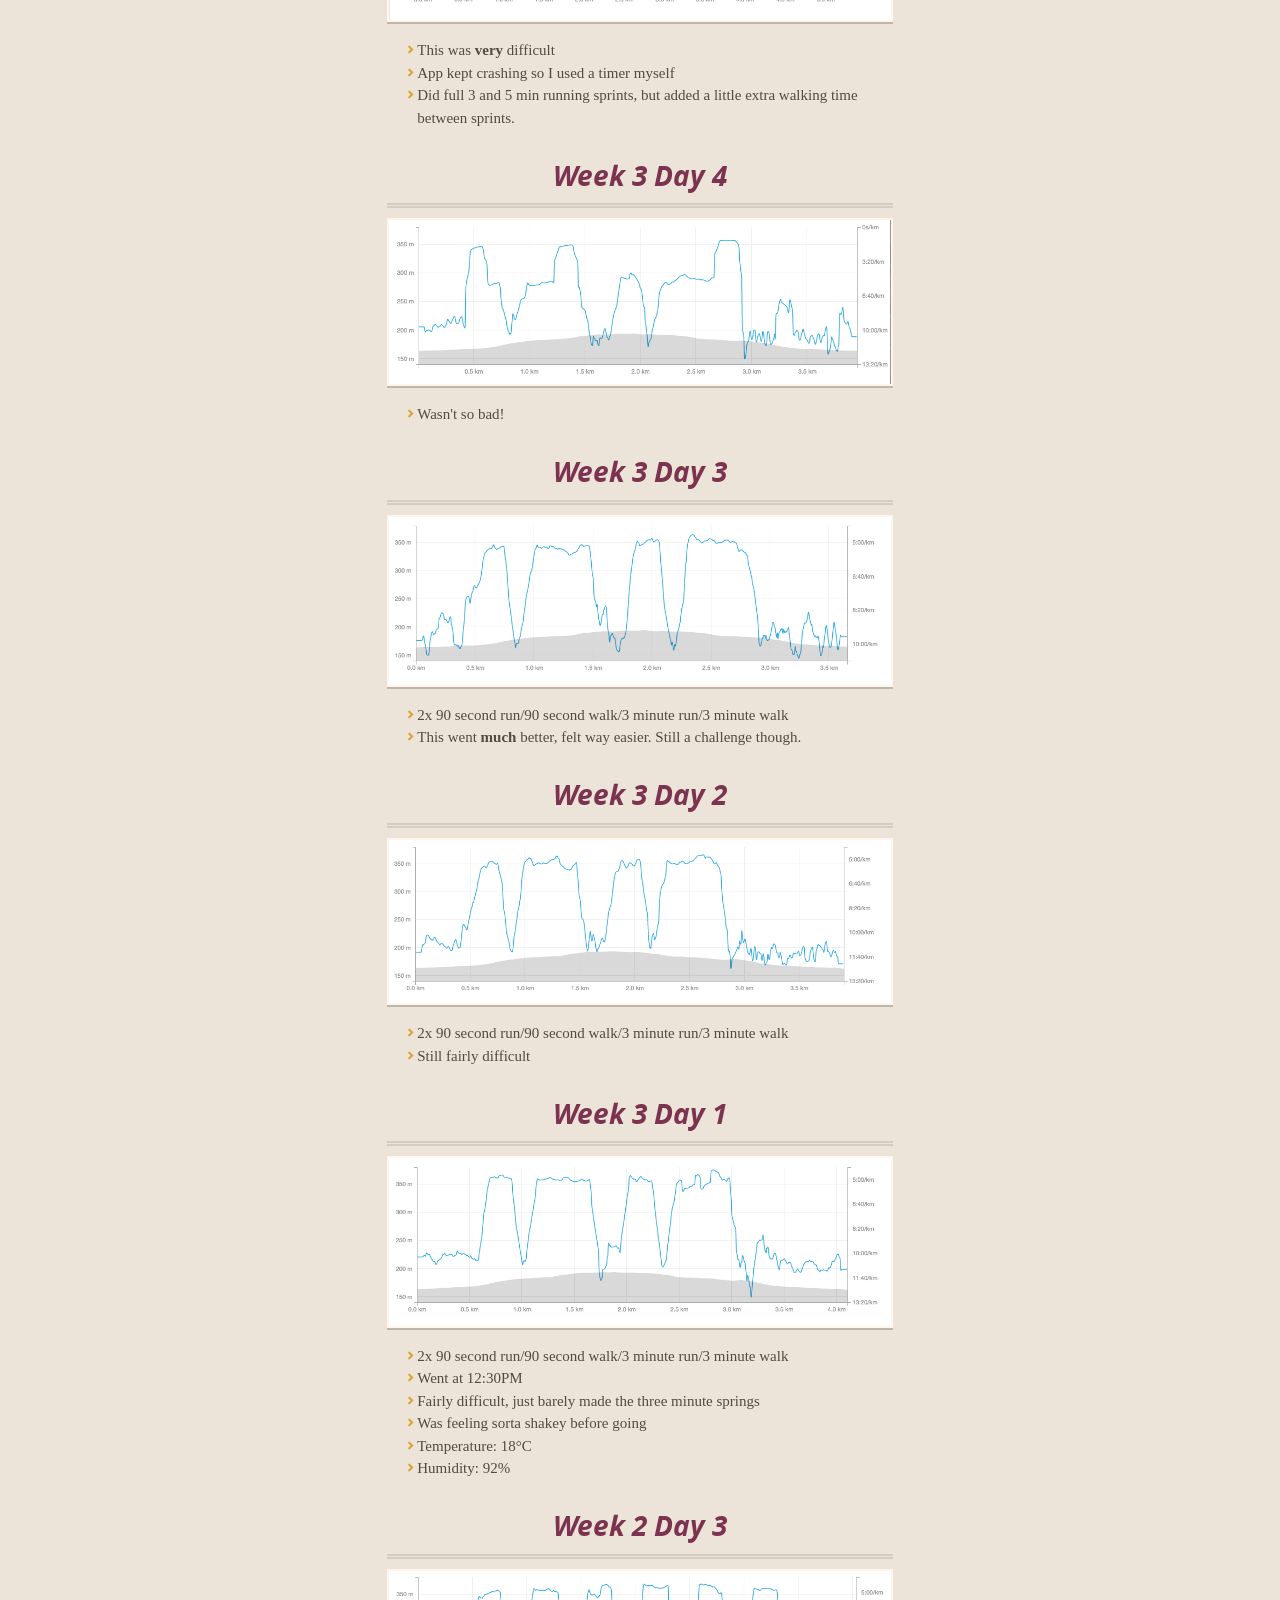
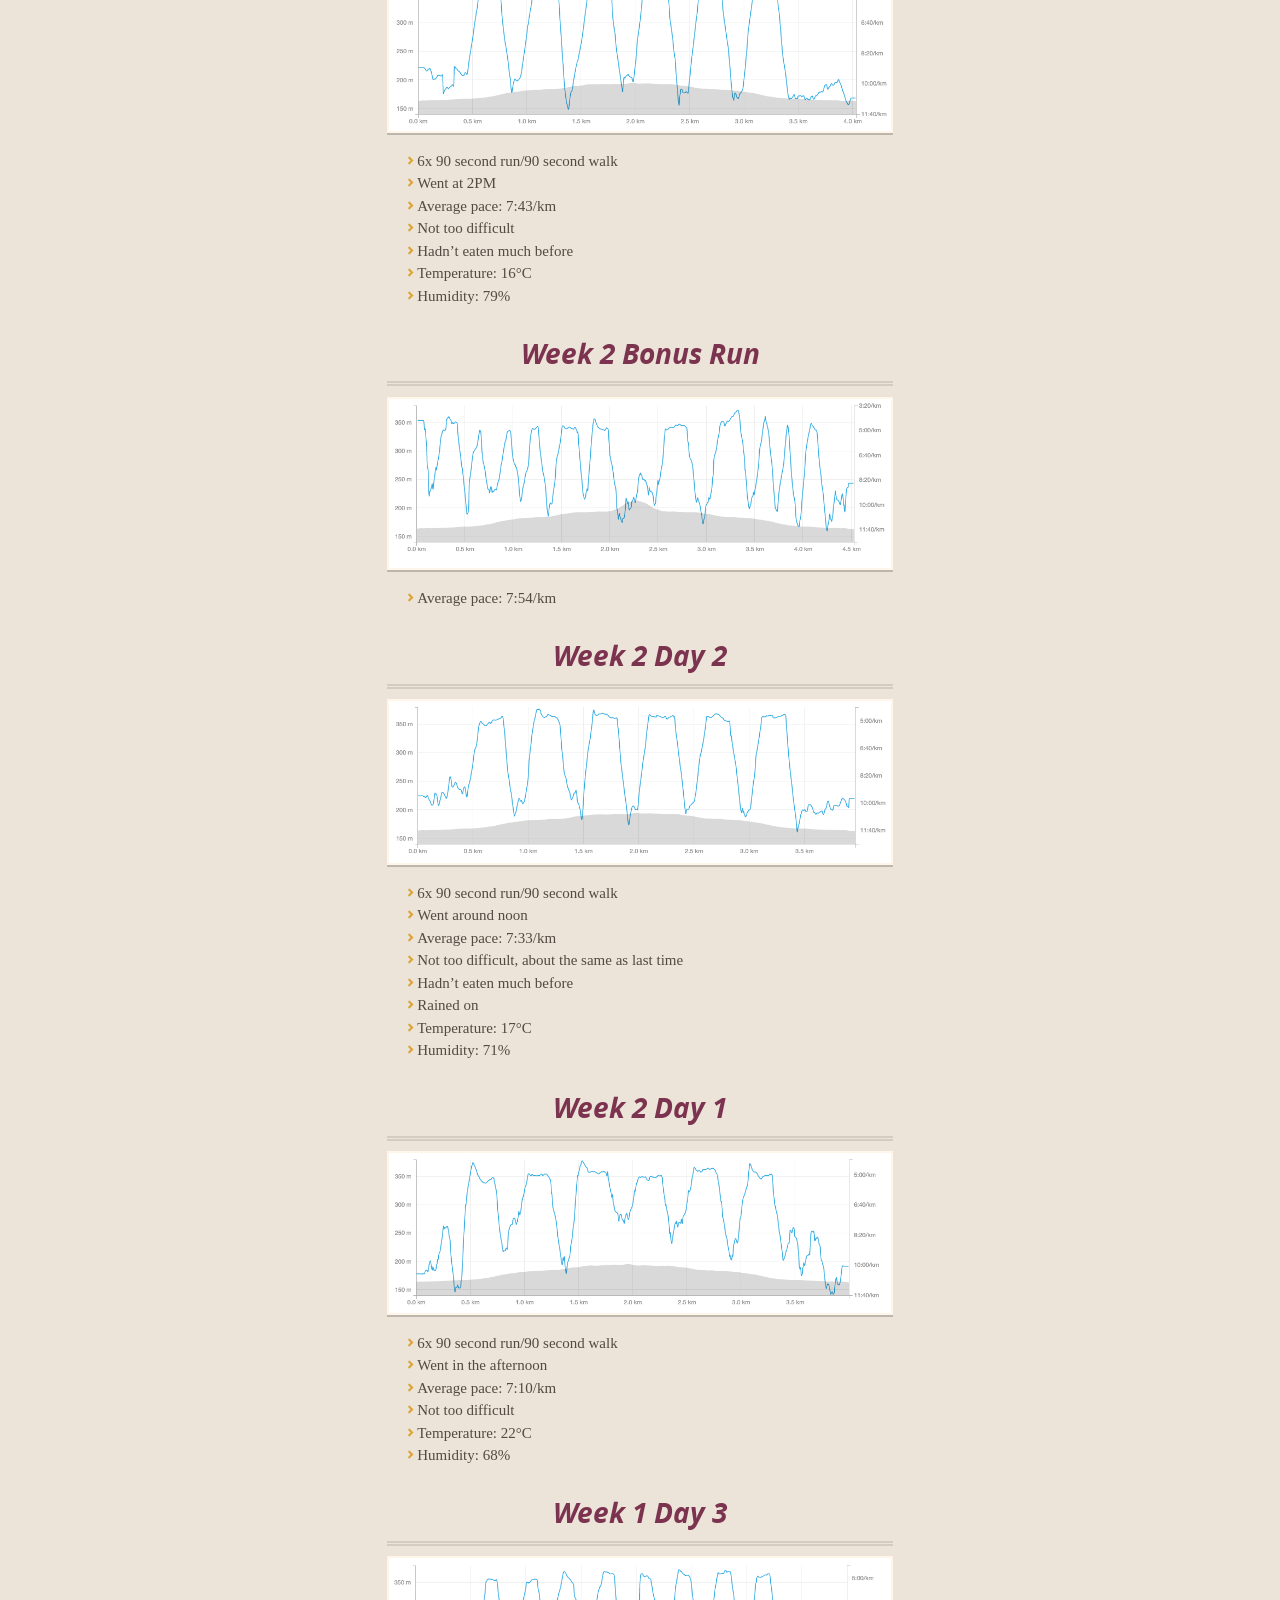
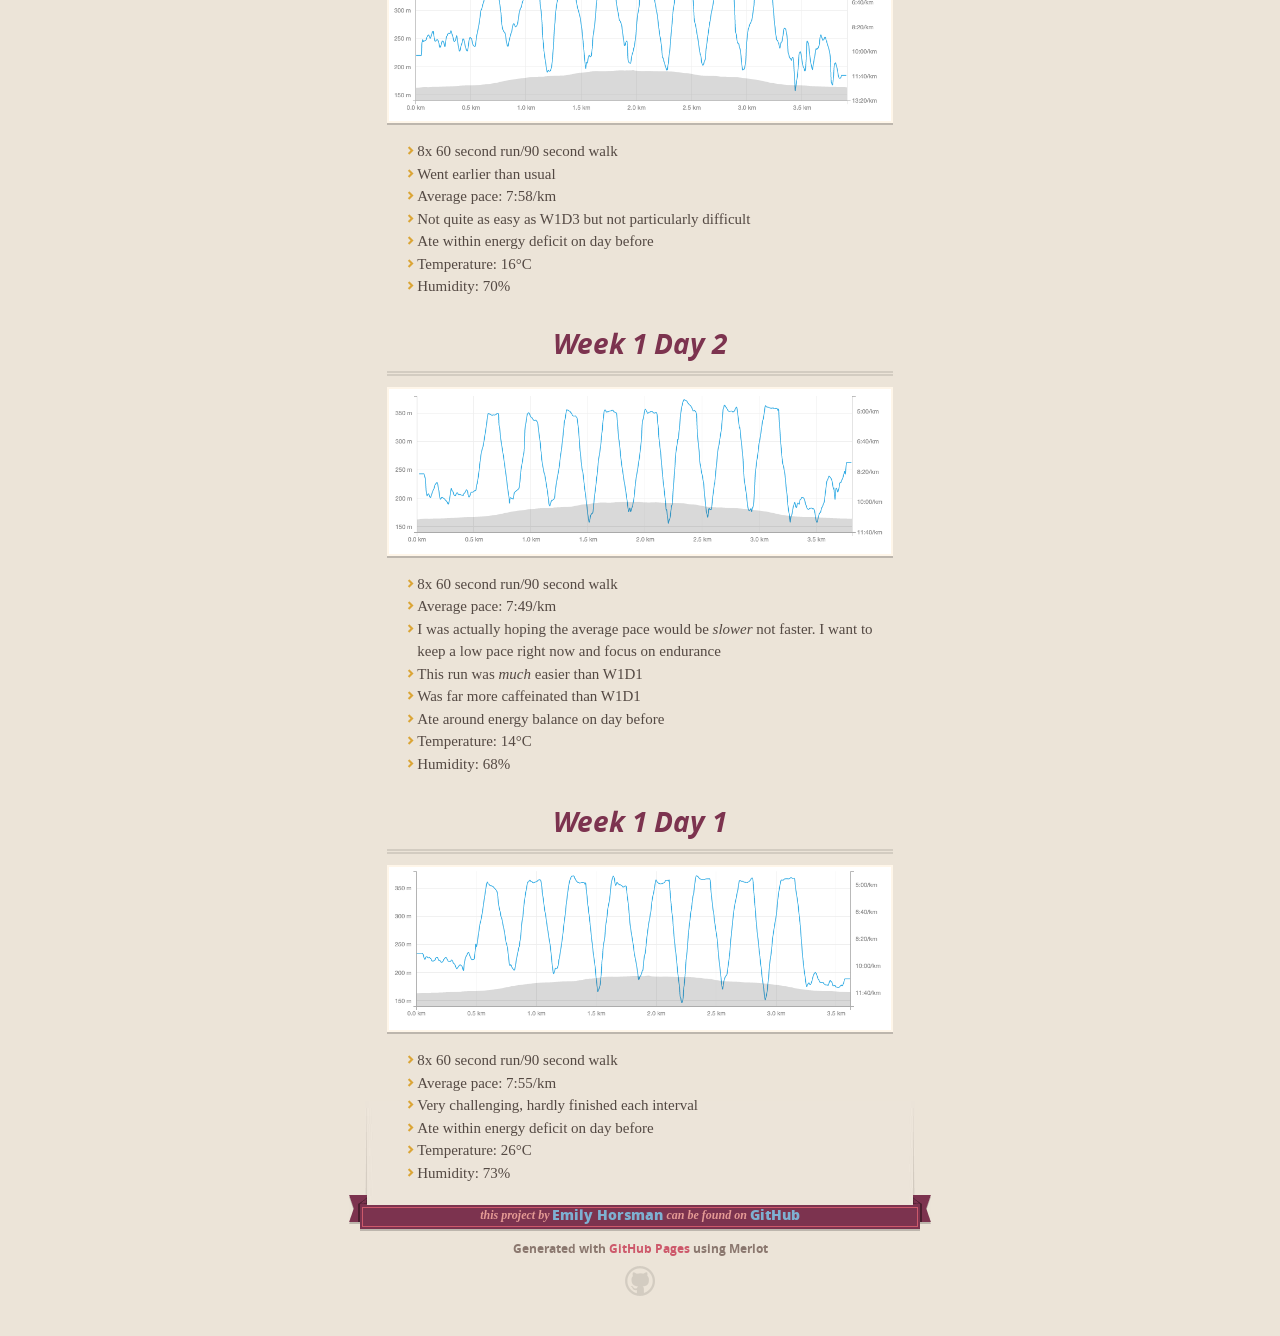
==== commit 217a9809: "W6D1" ====
--- a/index.html
+++ b/index.html
@@ -50,7 +50,13 @@
           <p><a href="http://emilyhorsman.com" target="_blank">Emily Horsman&#8217;s</a> running progress in the <a href="http://www.coolrunning.com/engine/2/2_3/181.shtml" target="_blank">Couch-to-5K running plan</a>.</p>
 <p>I&#8217;m currently using <a href="https://www.strava.com/" target="_blank">Strava</a> on a Nexus 5 to log my runs.</p>
 
-          <h4>Week 5 Day 3</h4>
+          <h4>Week 6 Day 1</h4>
+<p><img alt="Week 6 Day 1 Strava" src="images/w6d1.png" /></p>
+<ul>
+<li>5 min run/3 min walk/8 min run/3 min walk/5 min run</li>
+<li>Success</li>
+</ul>
+<h4>Week 5 Day 3</h4>
 <p><img alt="Week 5 Day 3 Strava" src="images/w5d3.png" /></p>
 <ul>
 <li>Success! I just ran for 20 minutes straight!</li>
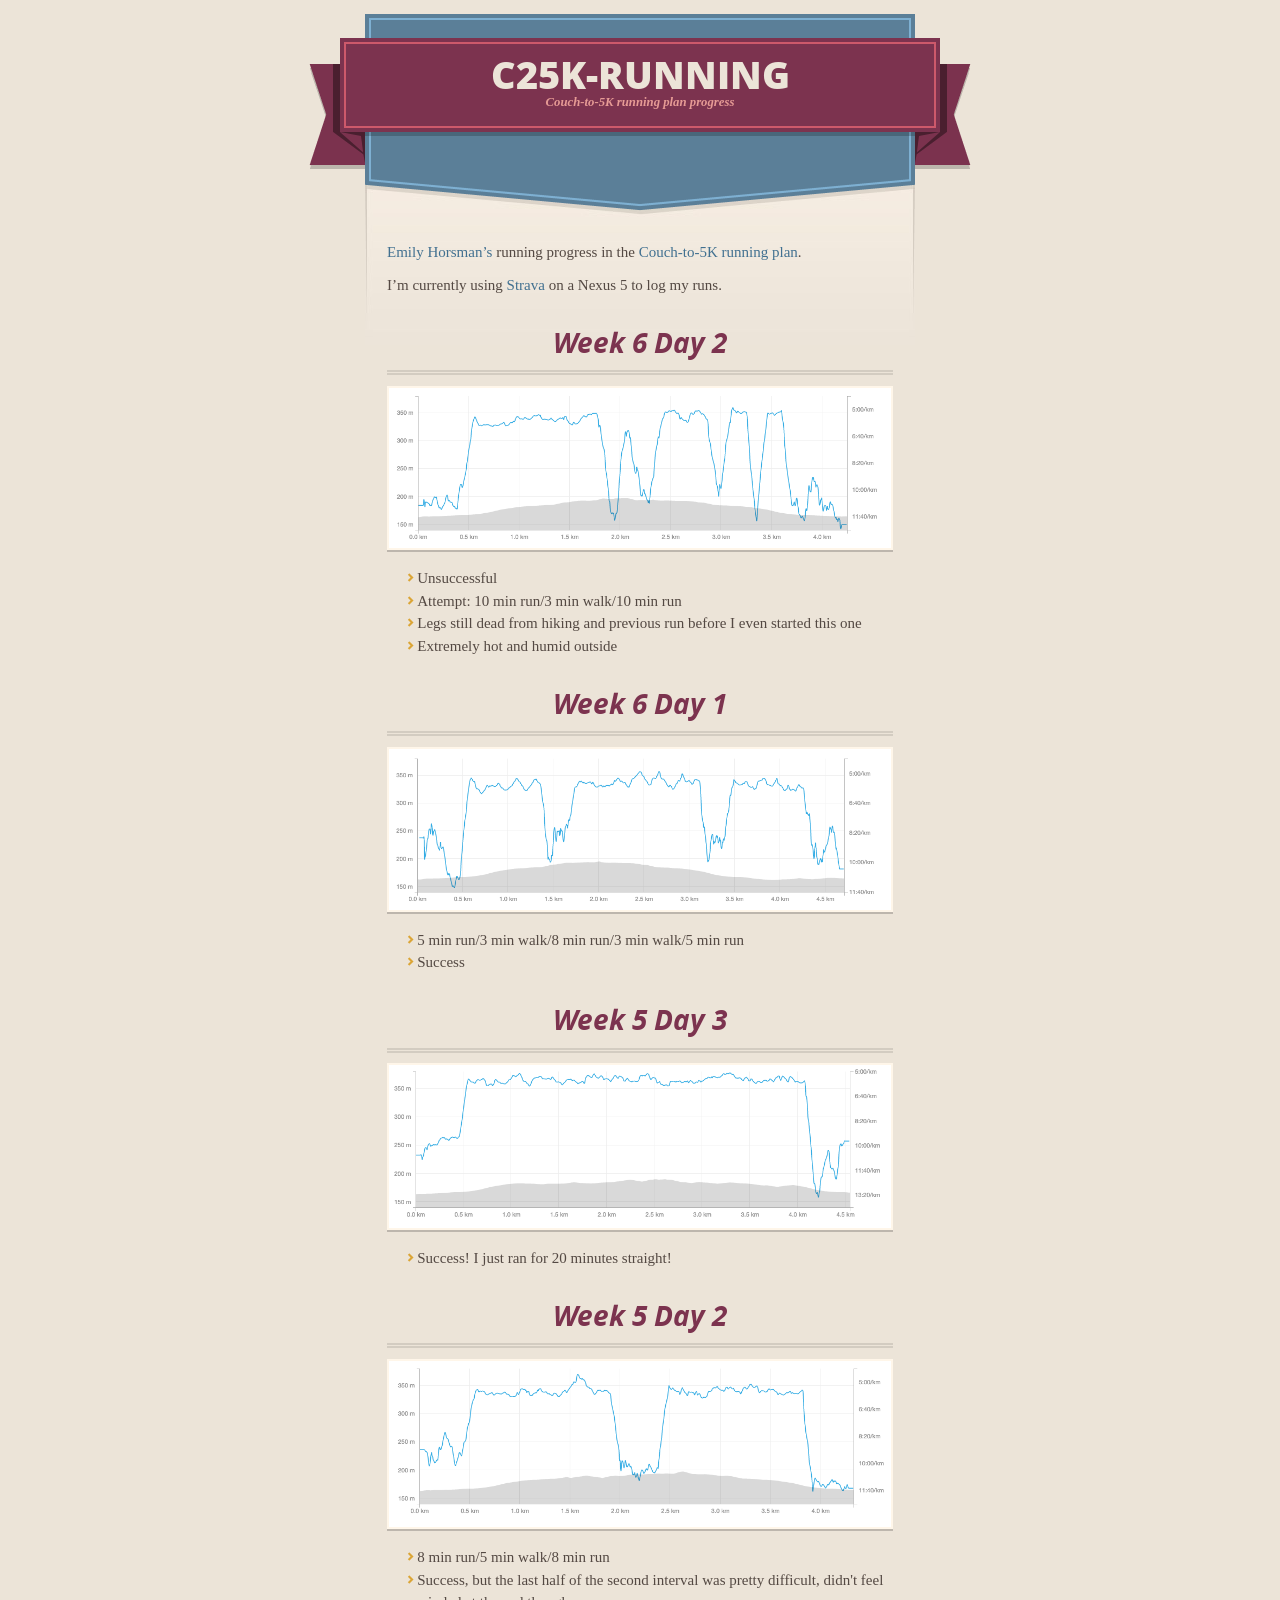
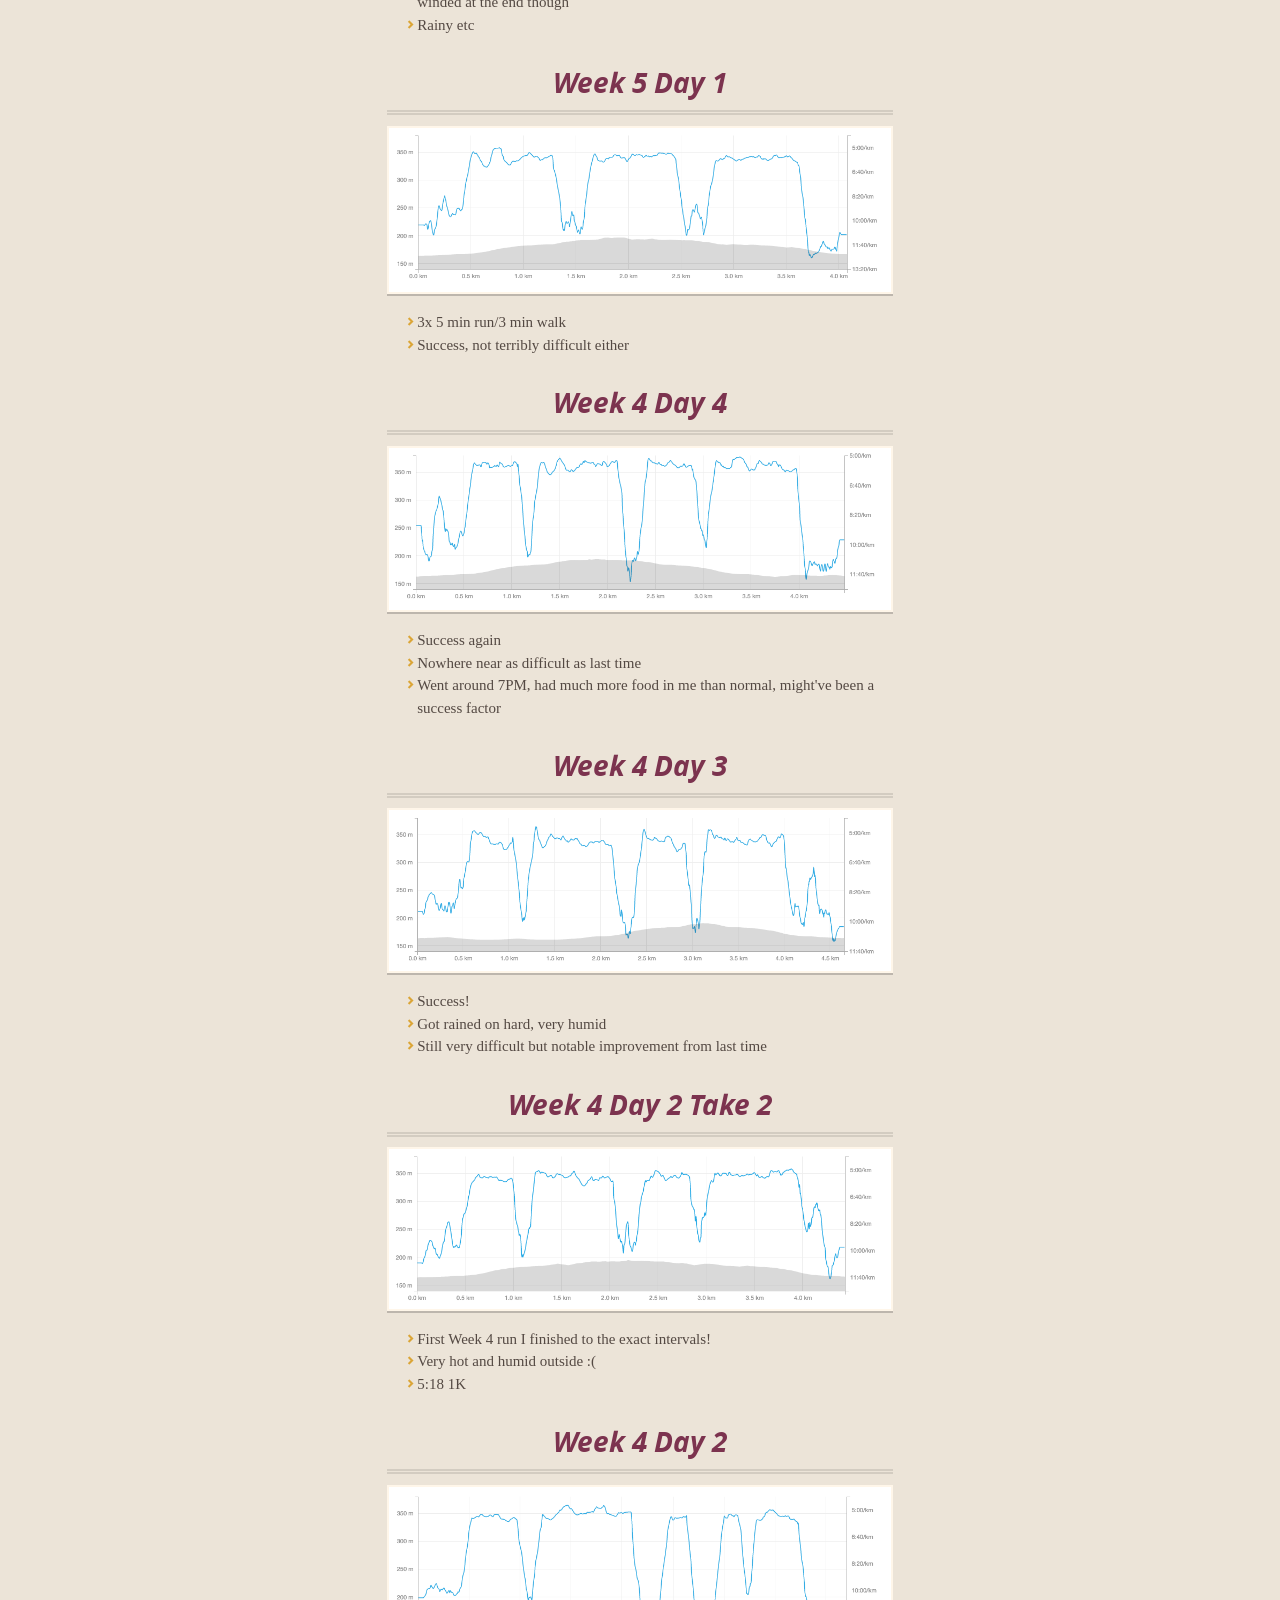
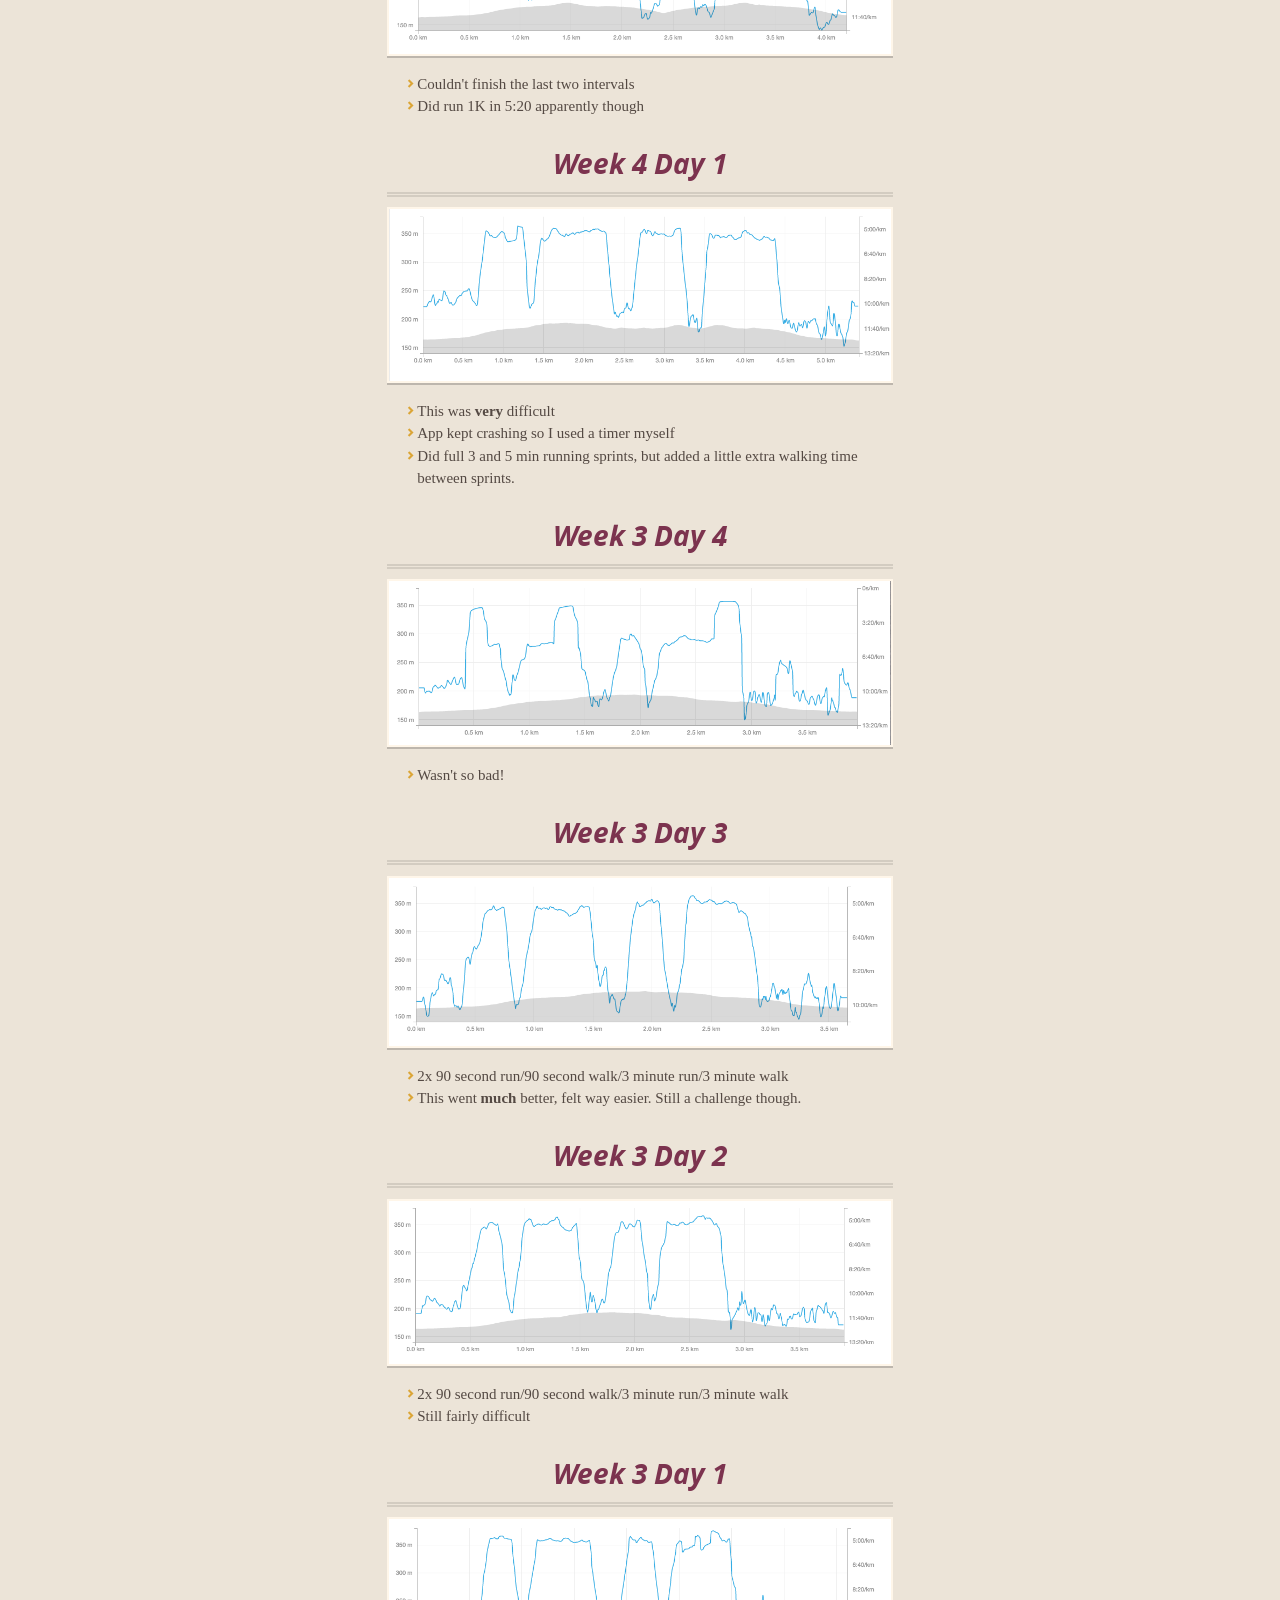
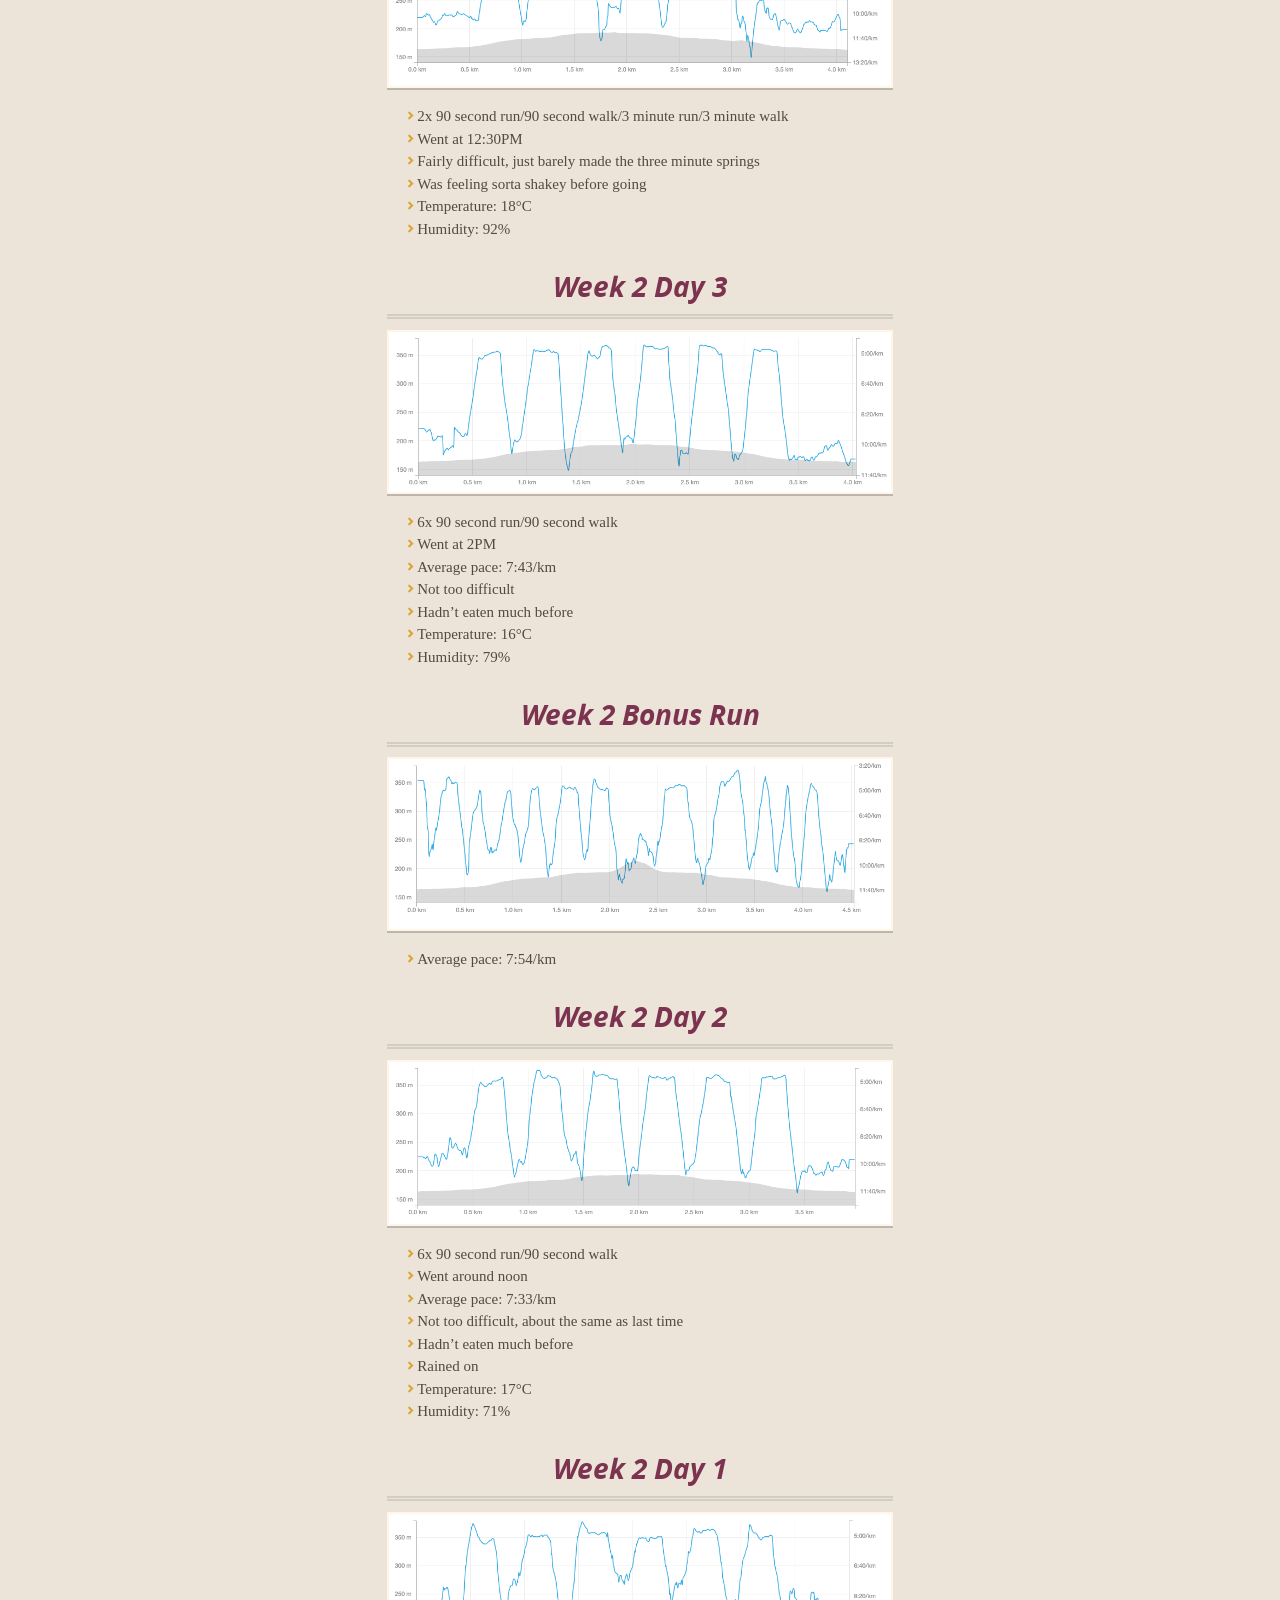
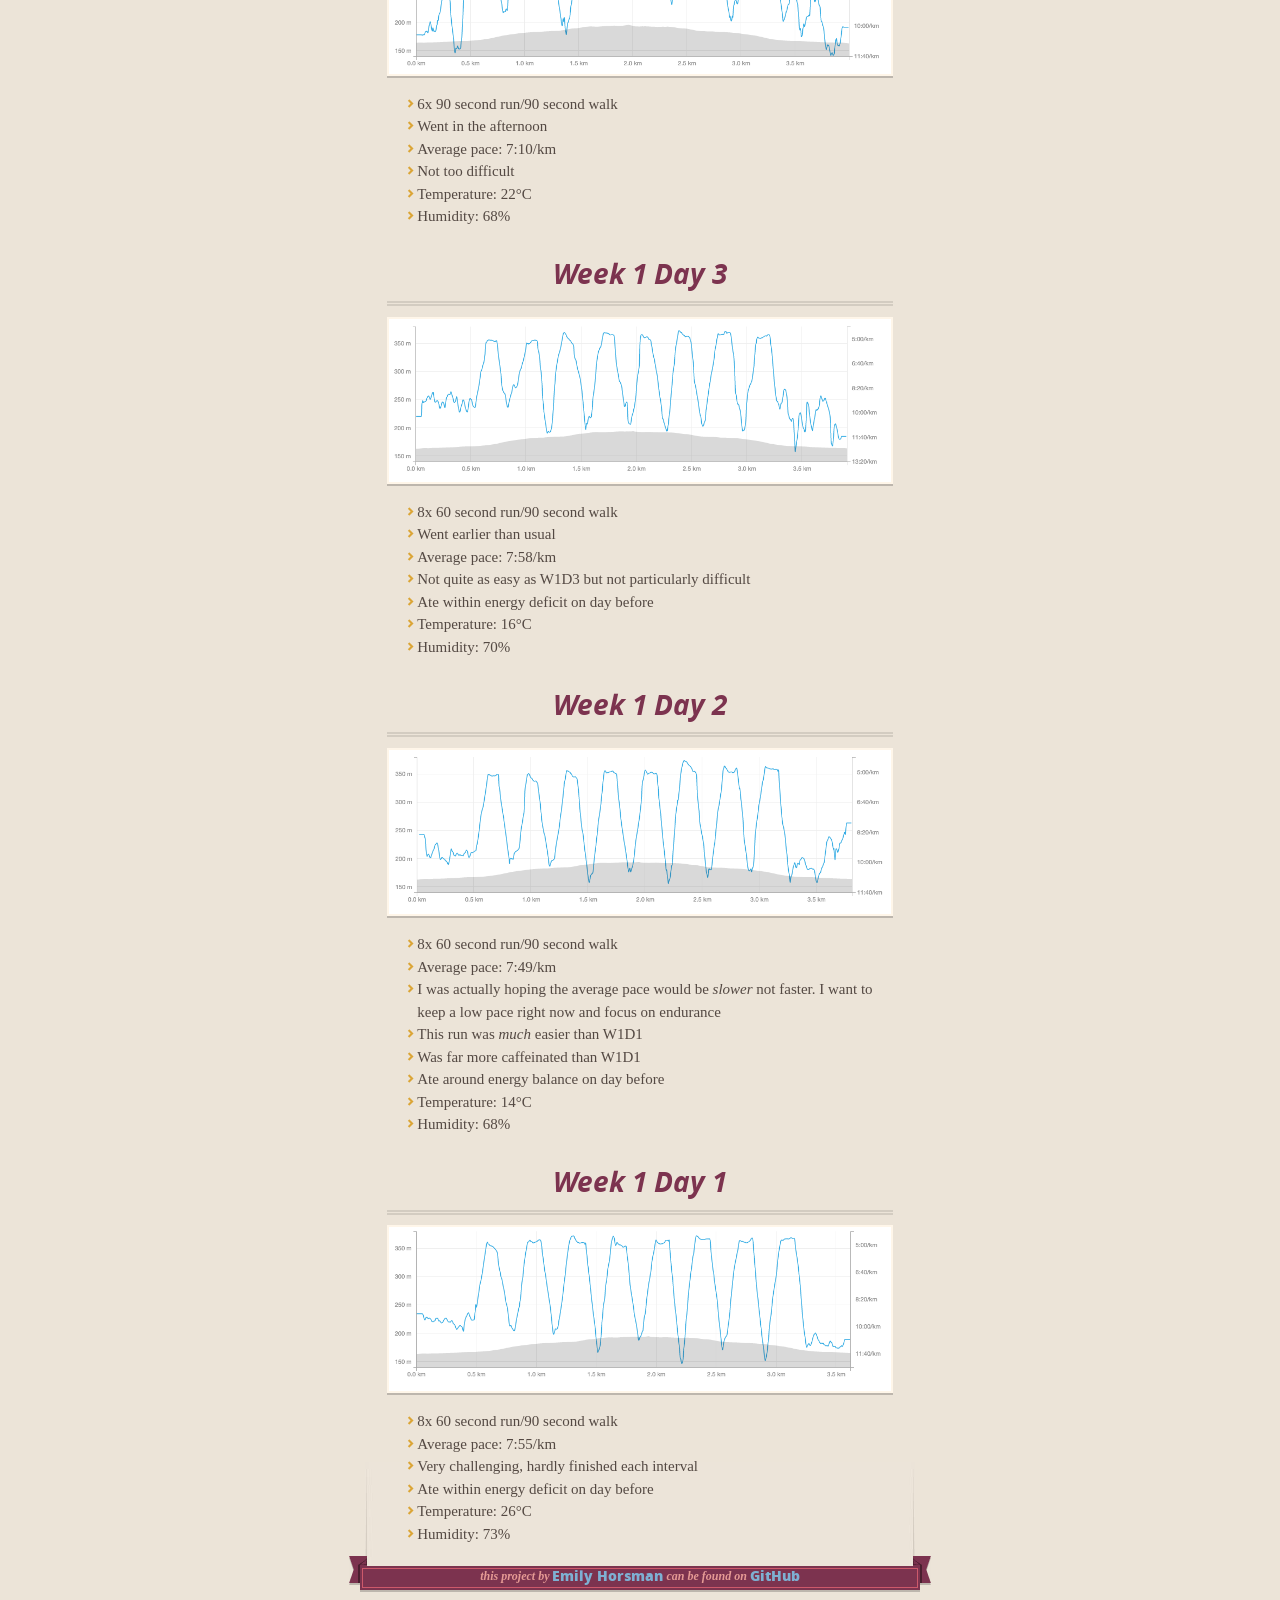
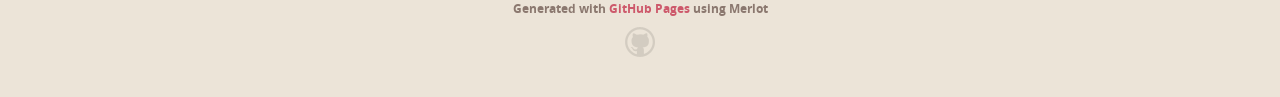
==== commit f18c9530: "W6D2 fail" ====
--- a/index.html
+++ b/index.html
@@ -50,7 +50,15 @@
           <p><a href="http://emilyhorsman.com" target="_blank">Emily Horsman&#8217;s</a> running progress in the <a href="http://www.coolrunning.com/engine/2/2_3/181.shtml" target="_blank">Couch-to-5K running plan</a>.</p>
 <p>I&#8217;m currently using <a href="https://www.strava.com/" target="_blank">Strava</a> on a Nexus 5 to log my runs.</p>
 
-          <h4>Week 6 Day 1</h4>
+          <h4>Week 6 Day 2</h4>
+<p><img alt="Week 6 Day 2 Strava" src="images/w6d2.png" /></p>
+<ul>
+<li>Unsuccessful</li>
+<li>Attempt: 10 min run/3 min walk/10 min run</li>
+<li>Legs still dead from hiking and previous run before I even started this one</li>
+<li>Extremely hot and humid outside</li>
+</ul>
+<h4>Week 6 Day 1</h4>
 <p><img alt="Week 6 Day 1 Strava" src="images/w6d1.png" /></p>
 <ul>
 <li>5 min run/3 min walk/8 min run/3 min walk/5 min run</li>
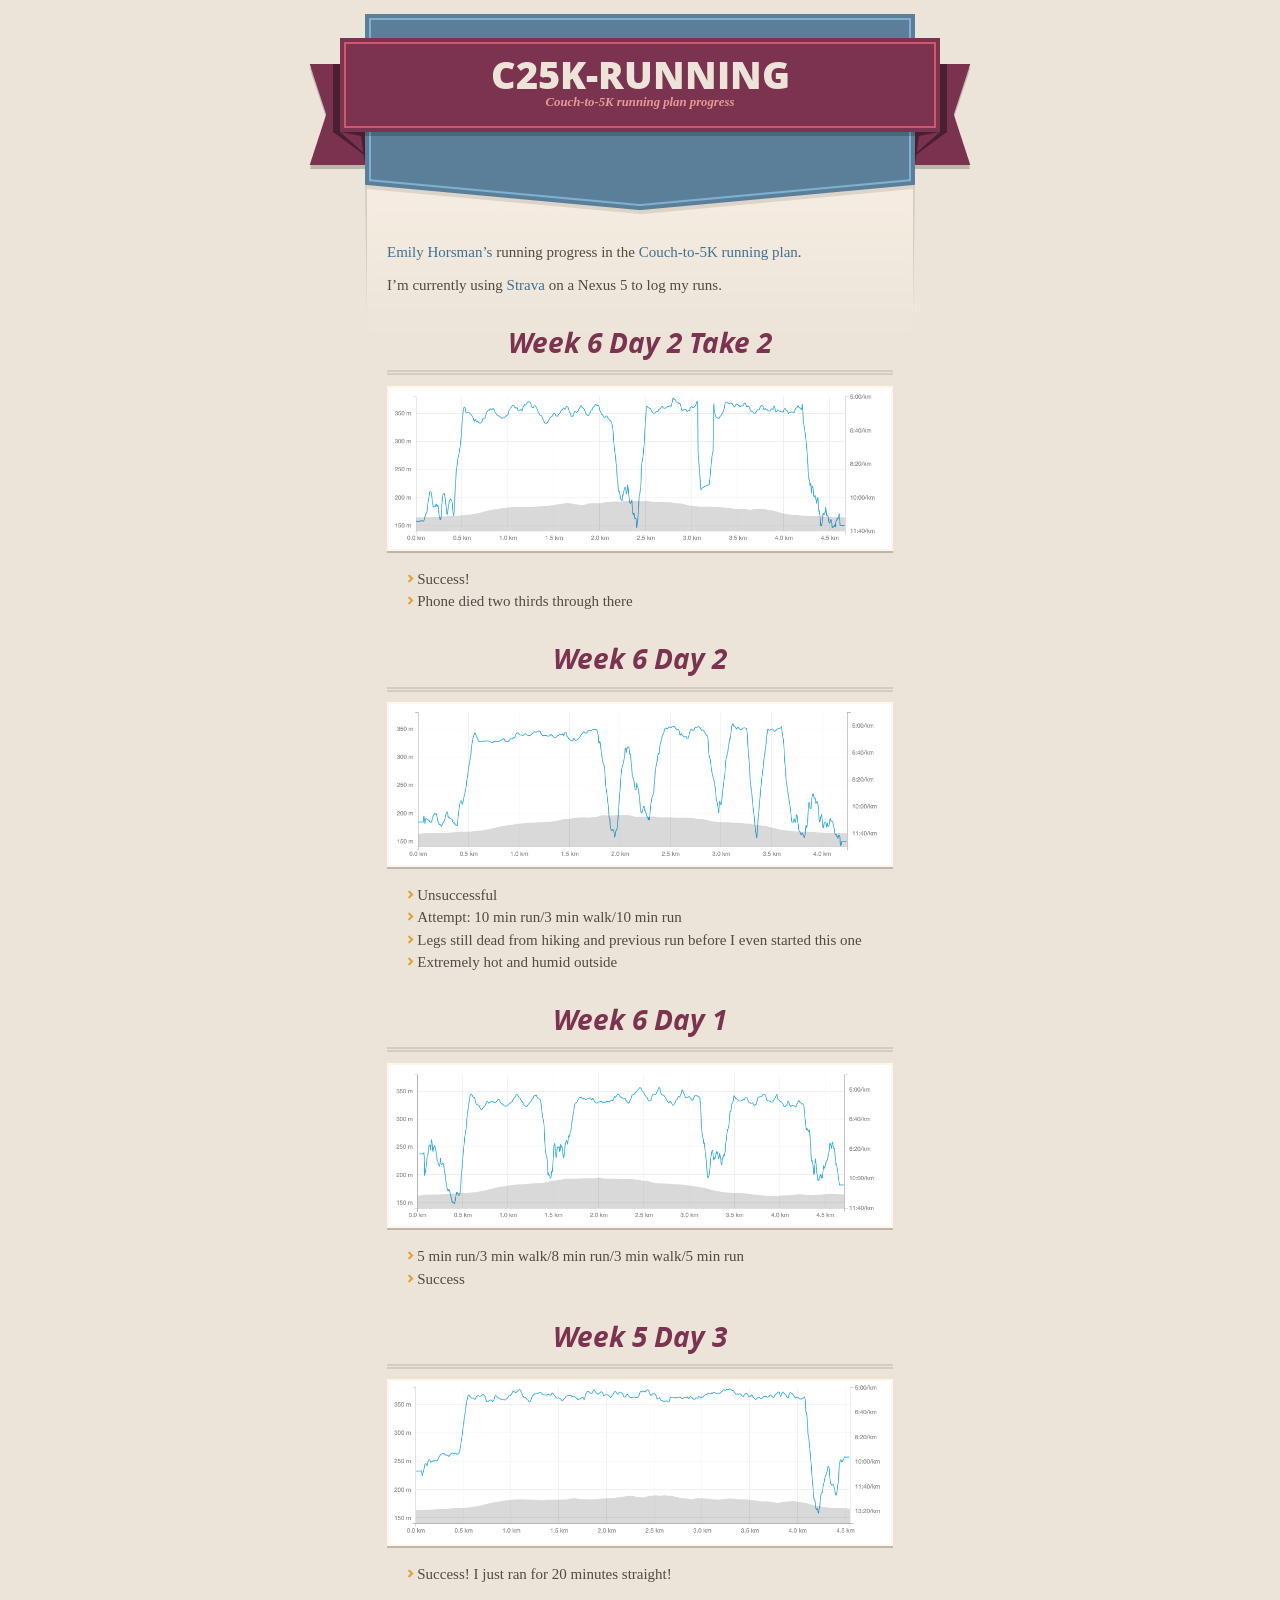
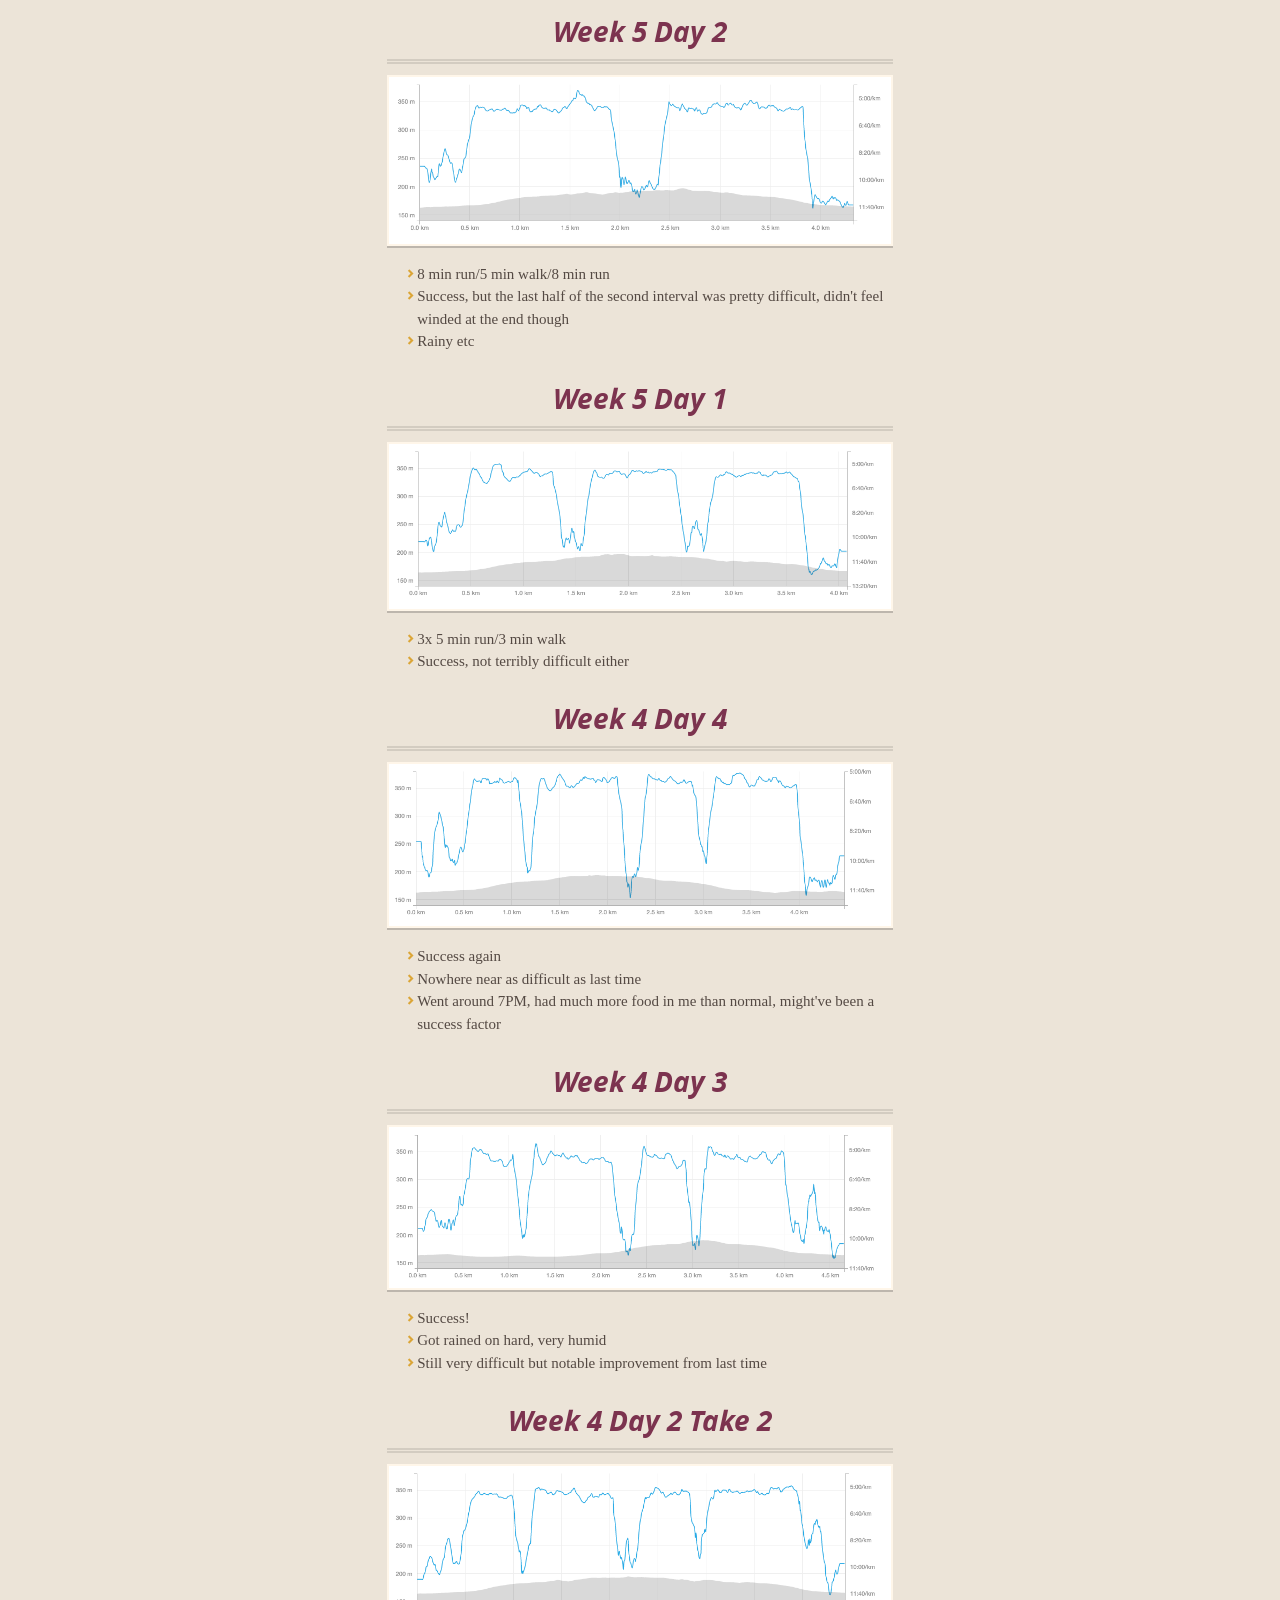
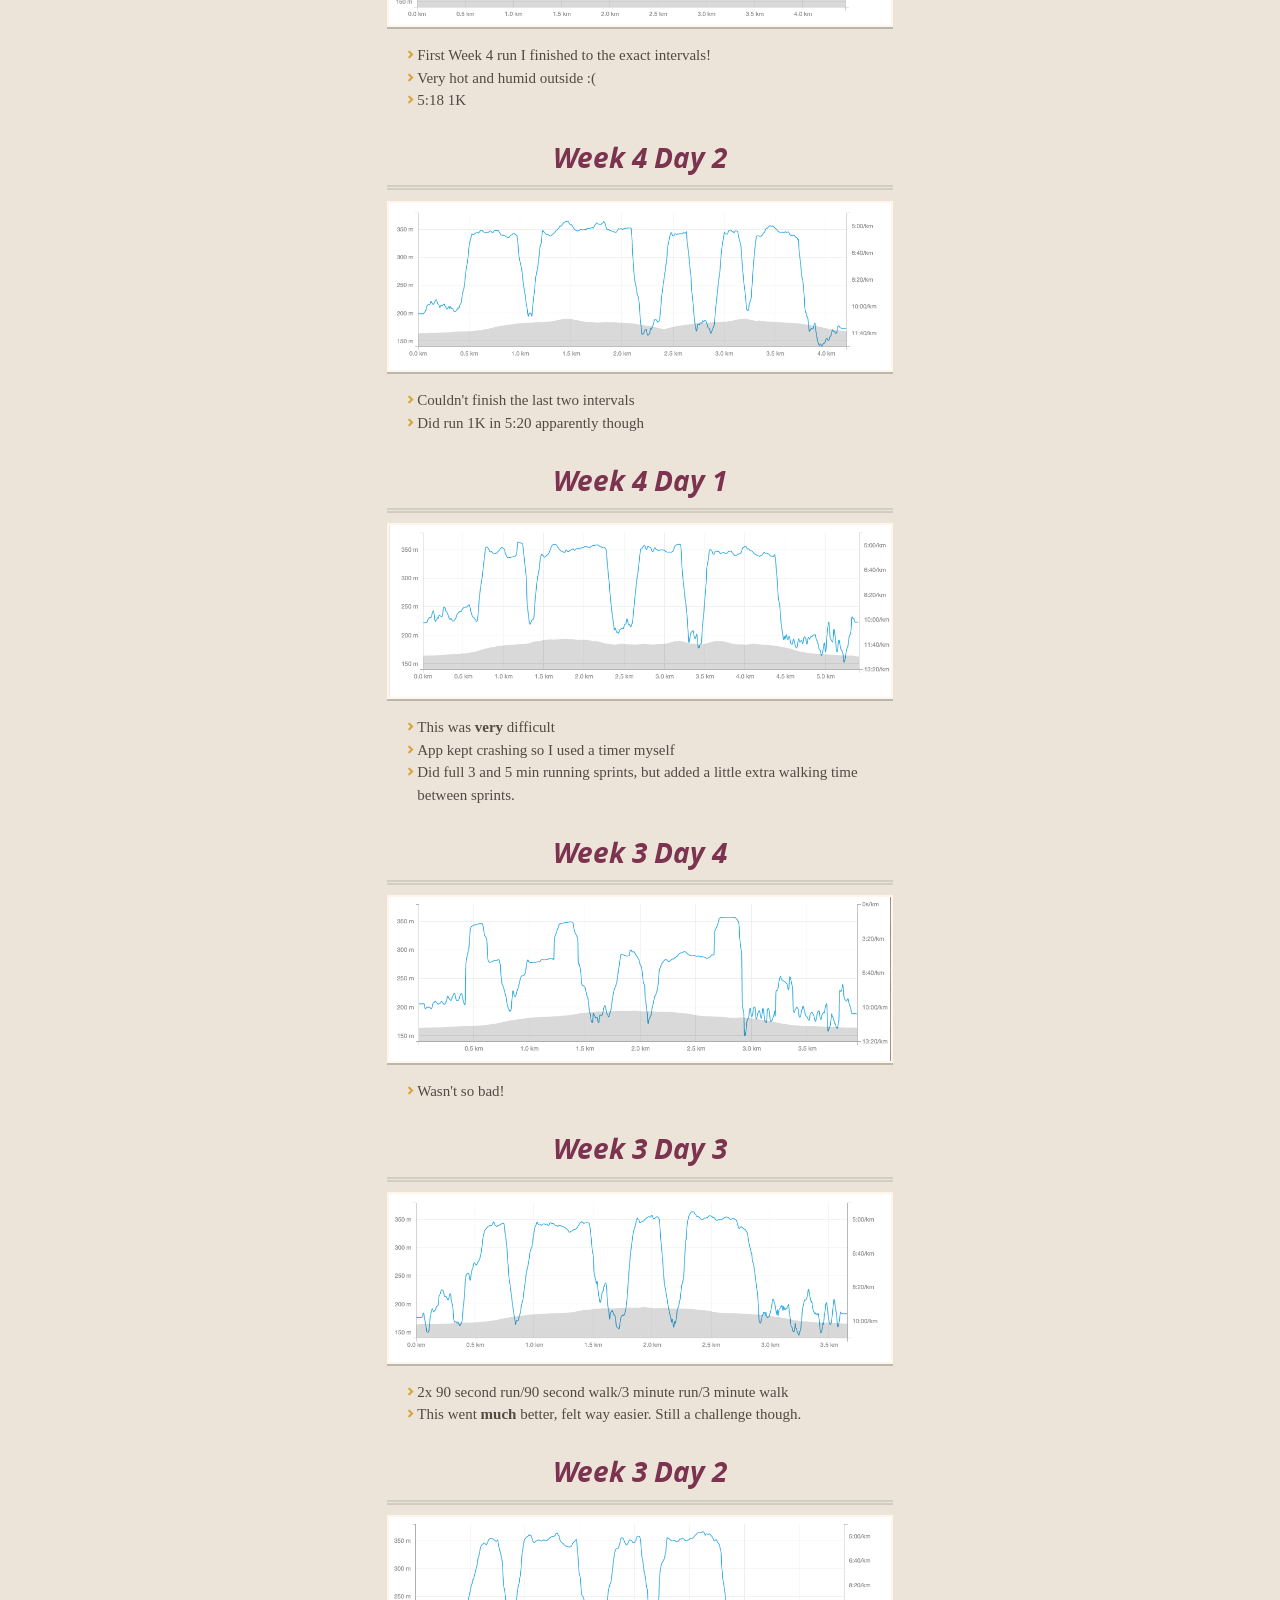
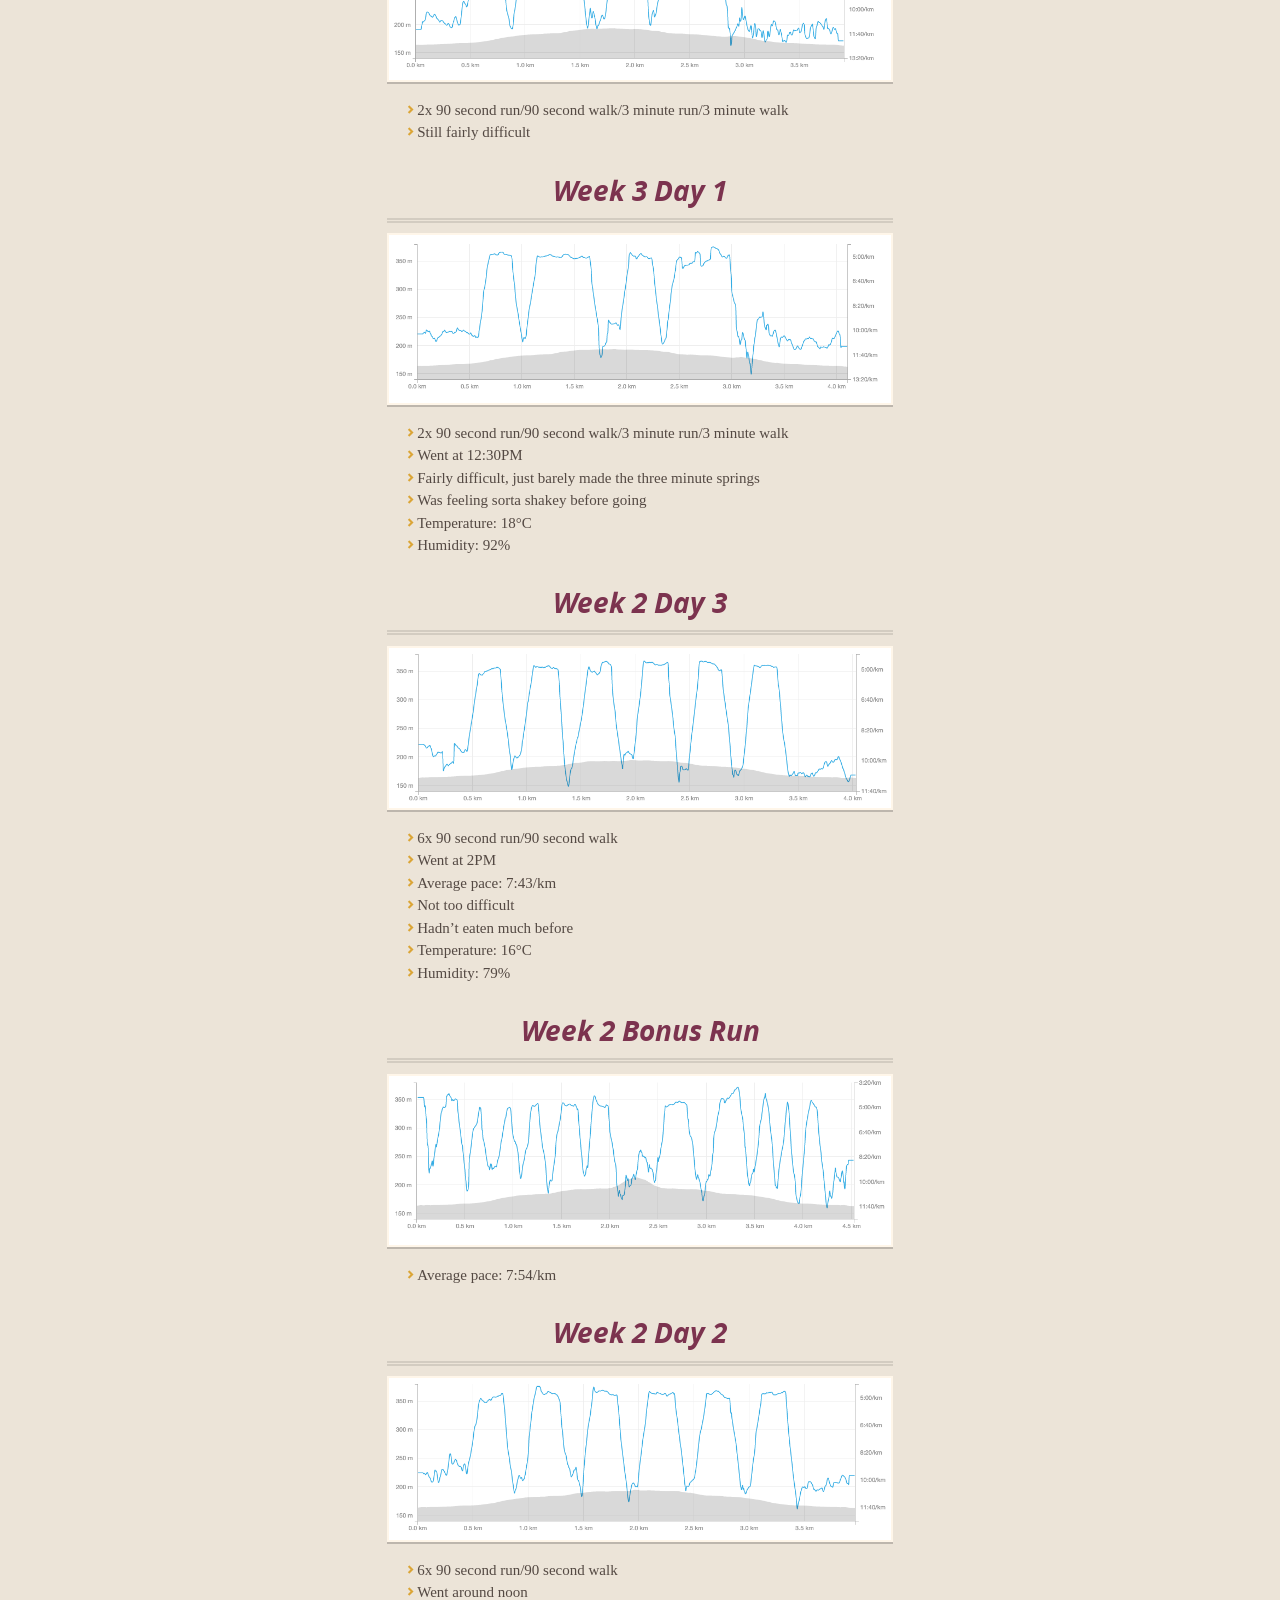
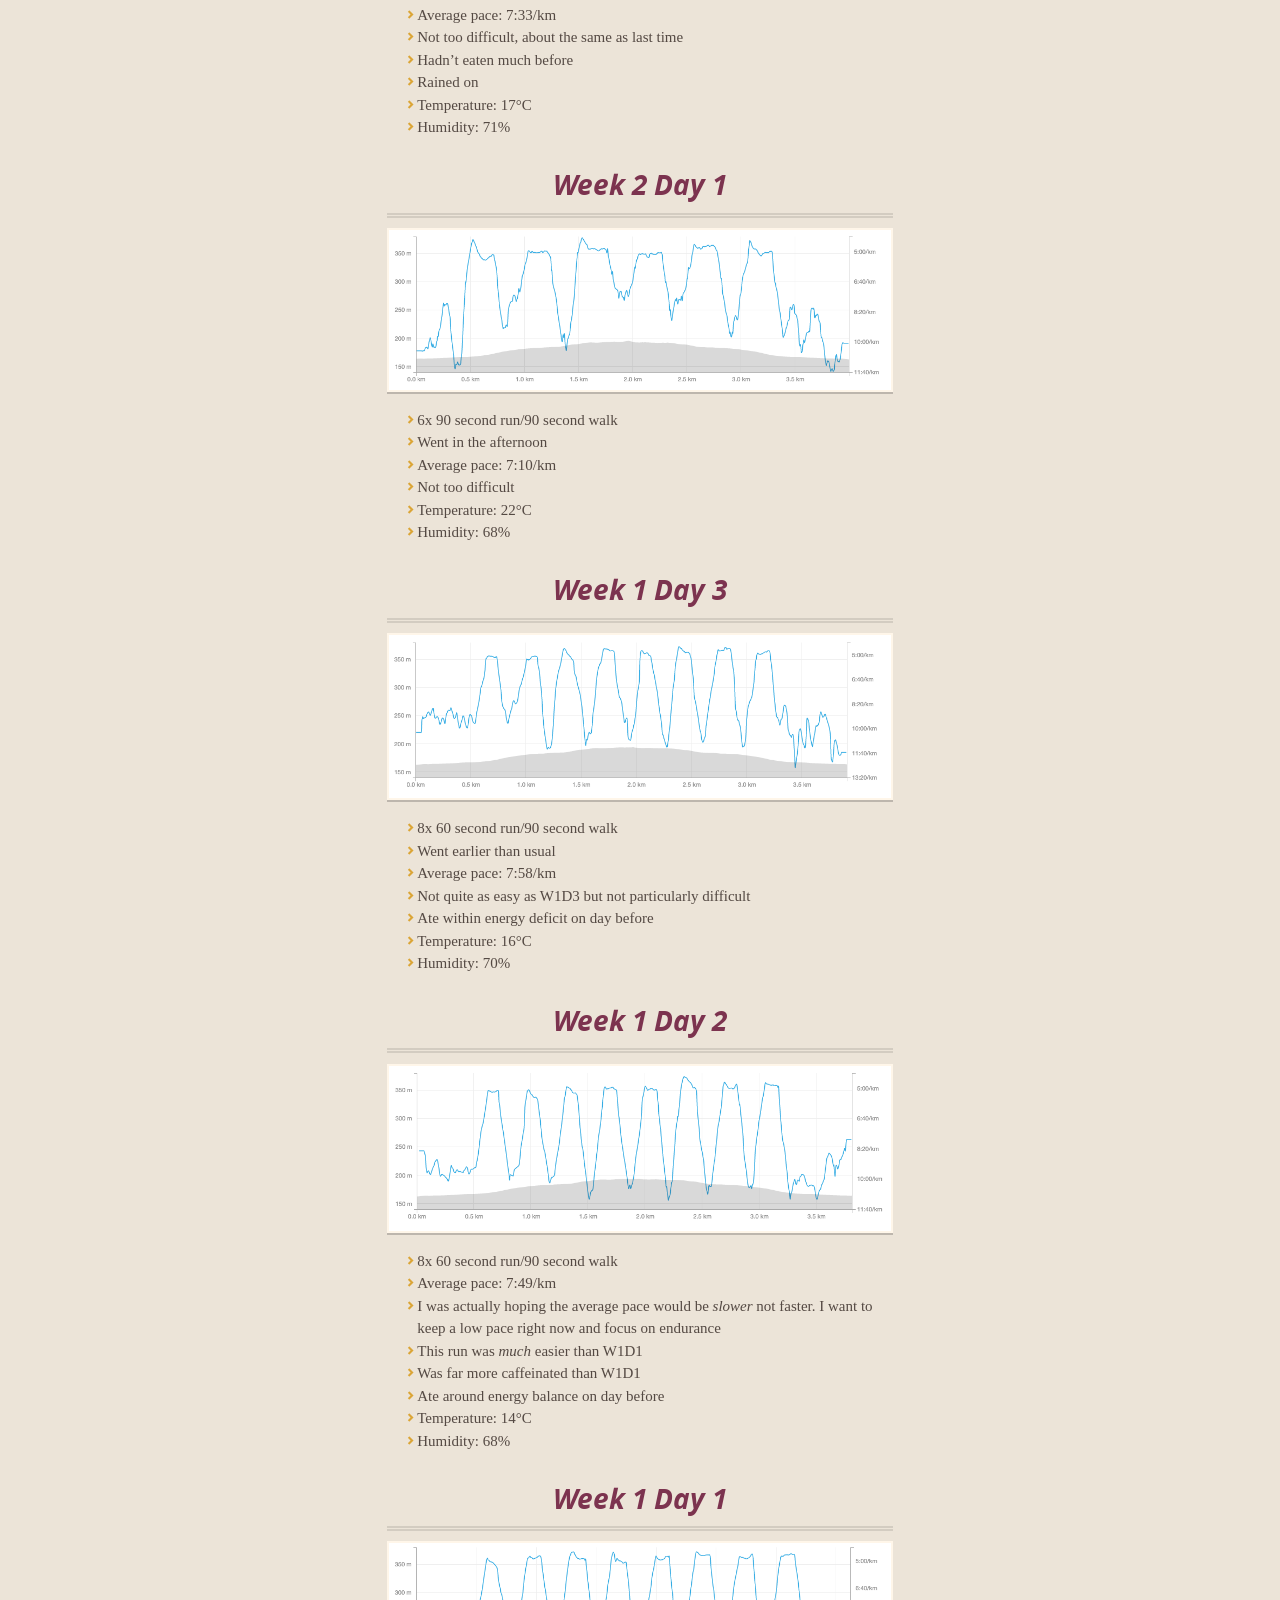
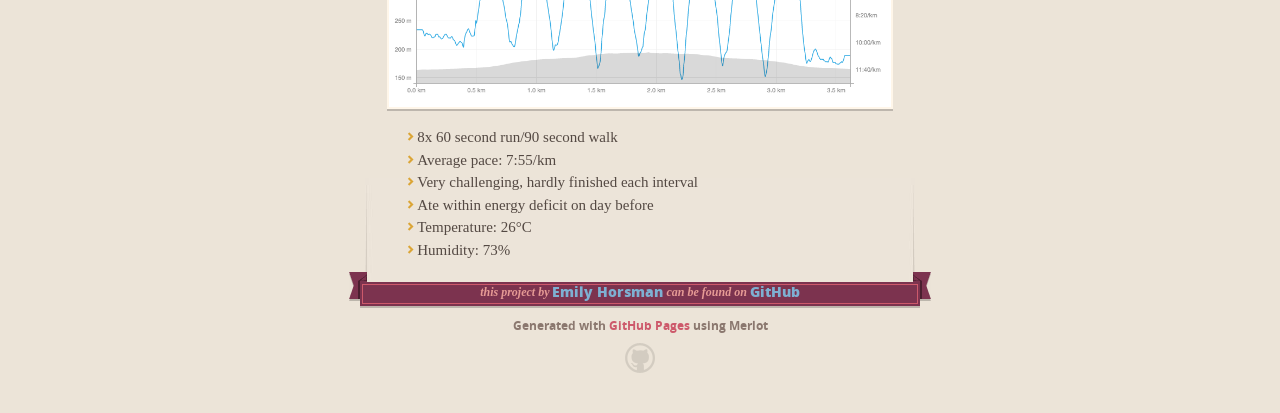
==== commit c5a69210: "W6D2 Take 2 Success" ====
--- a/index.html
+++ b/index.html
@@ -50,7 +50,13 @@
           <p><a href="http://emilyhorsman.com" target="_blank">Emily Horsman&#8217;s</a> running progress in the <a href="http://www.coolrunning.com/engine/2/2_3/181.shtml" target="_blank">Couch-to-5K running plan</a>.</p>
 <p>I&#8217;m currently using <a href="https://www.strava.com/" target="_blank">Strava</a> on a Nexus 5 to log my runs.</p>
 
-          <h4>Week 6 Day 2</h4>
+          <h4>Week 6 Day 2 Take 2</h4>
+<p><img alt="Week 6 Day 2 Take 2 Strava" src="images/w6d2take2.png" /></p>
+<ul>
+<li>Success!</li>
+<li>Phone died two thirds through there</li>
+</ul>
+<h4>Week 6 Day 2</h4>
 <p><img alt="Week 6 Day 2 Strava" src="images/w6d2.png" /></p>
 <ul>
 <li>Unsuccessful</li>
